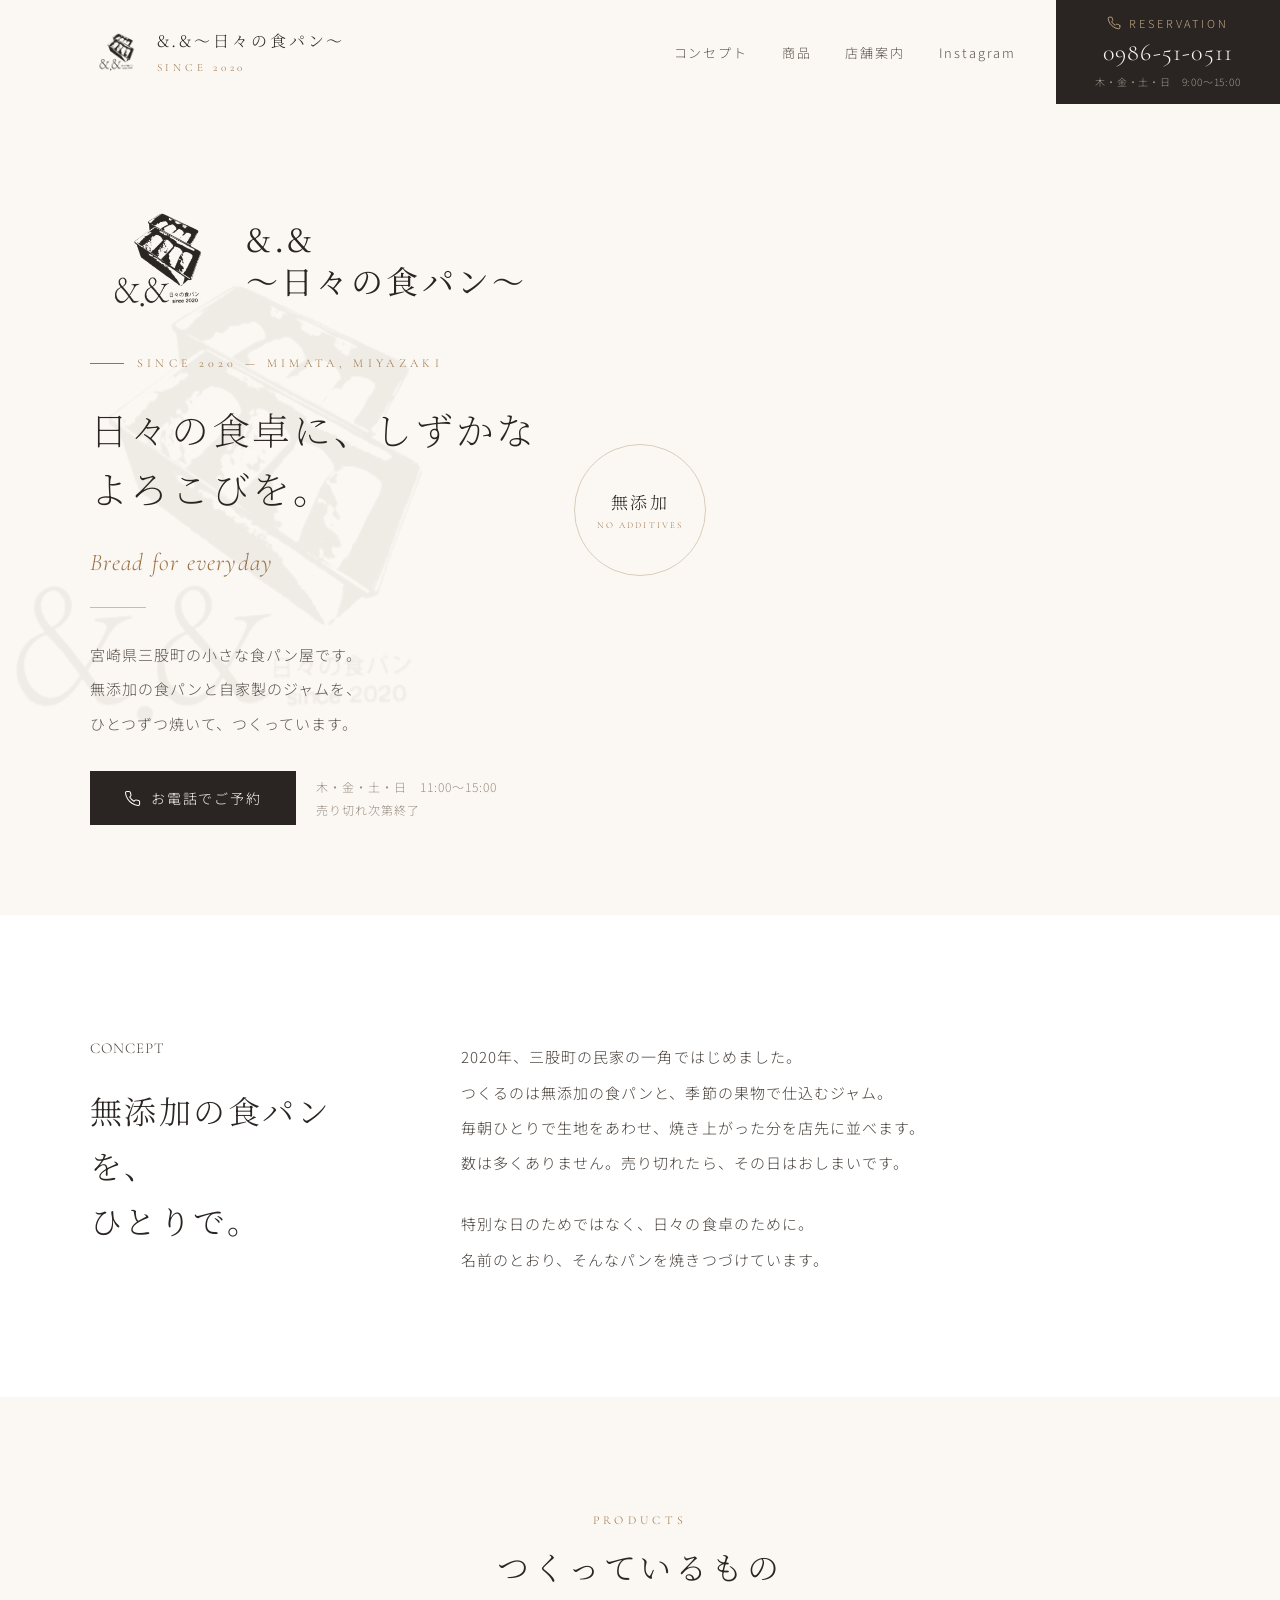
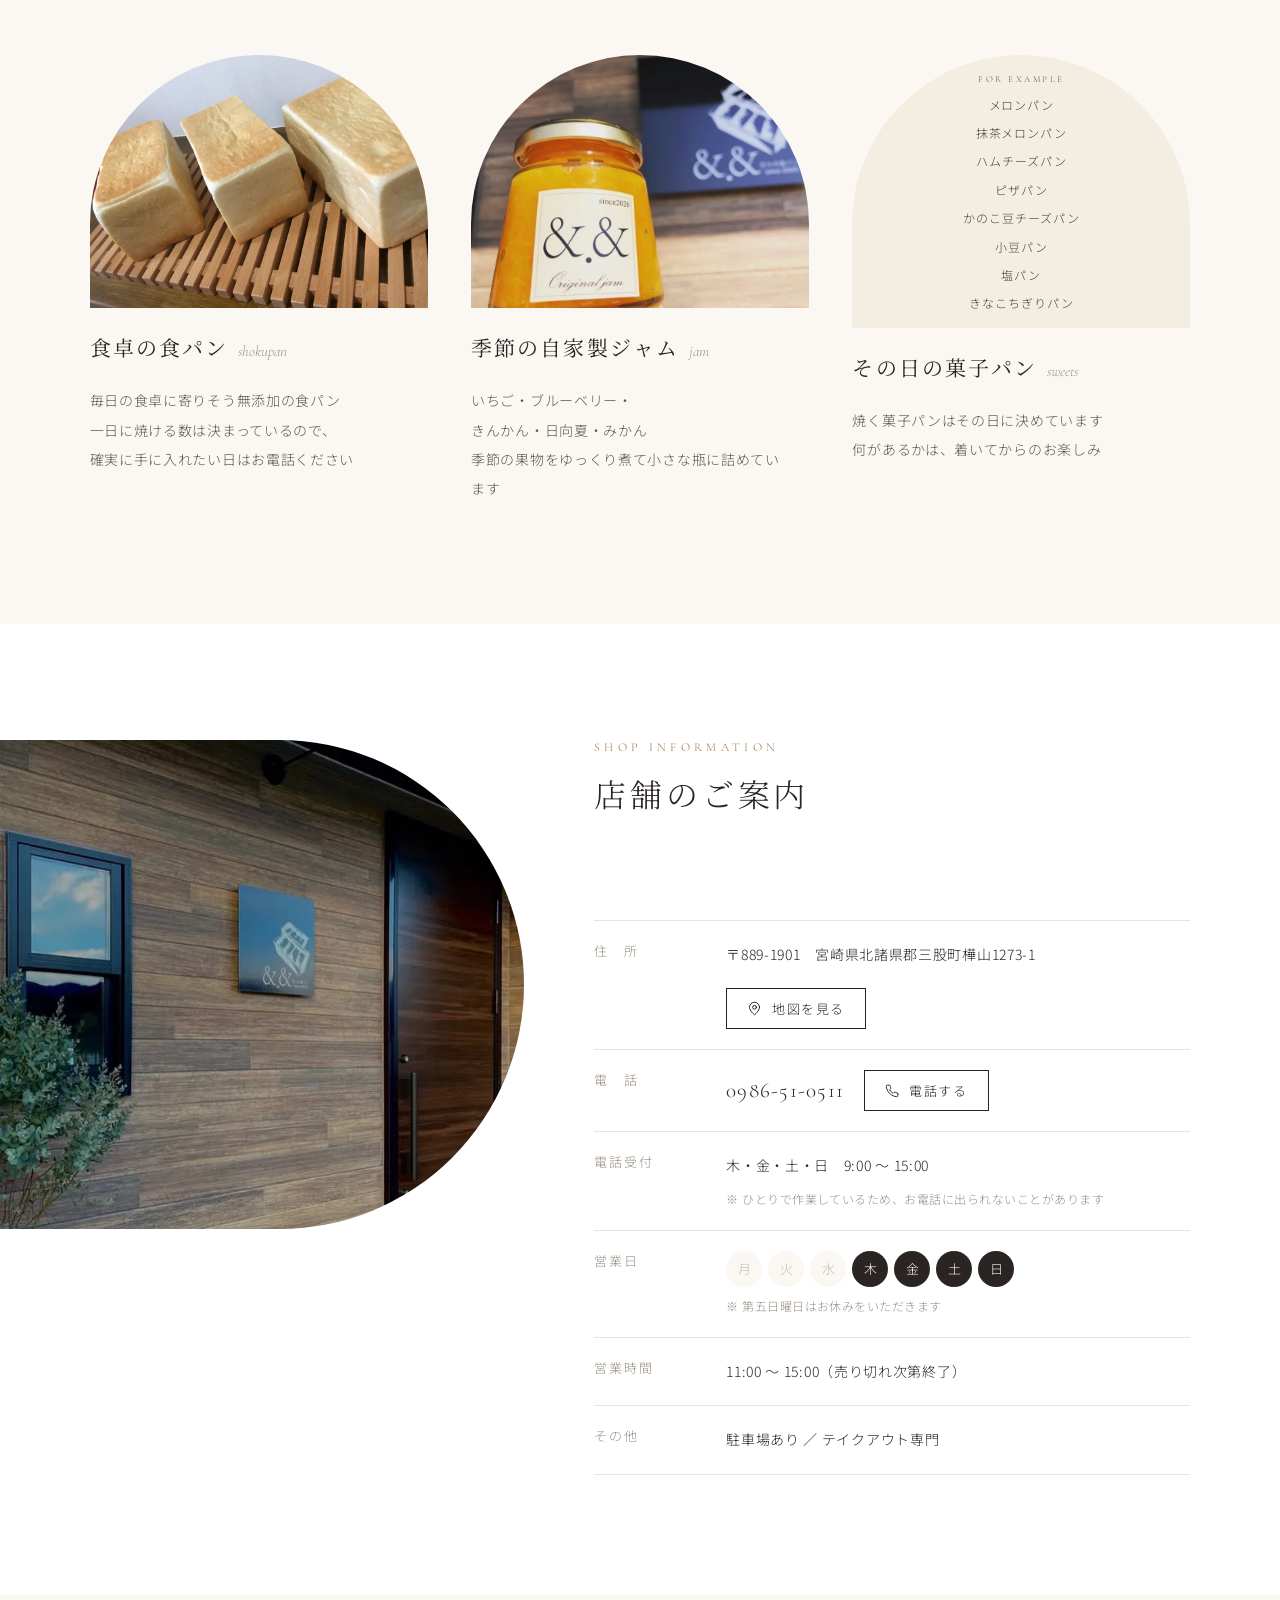
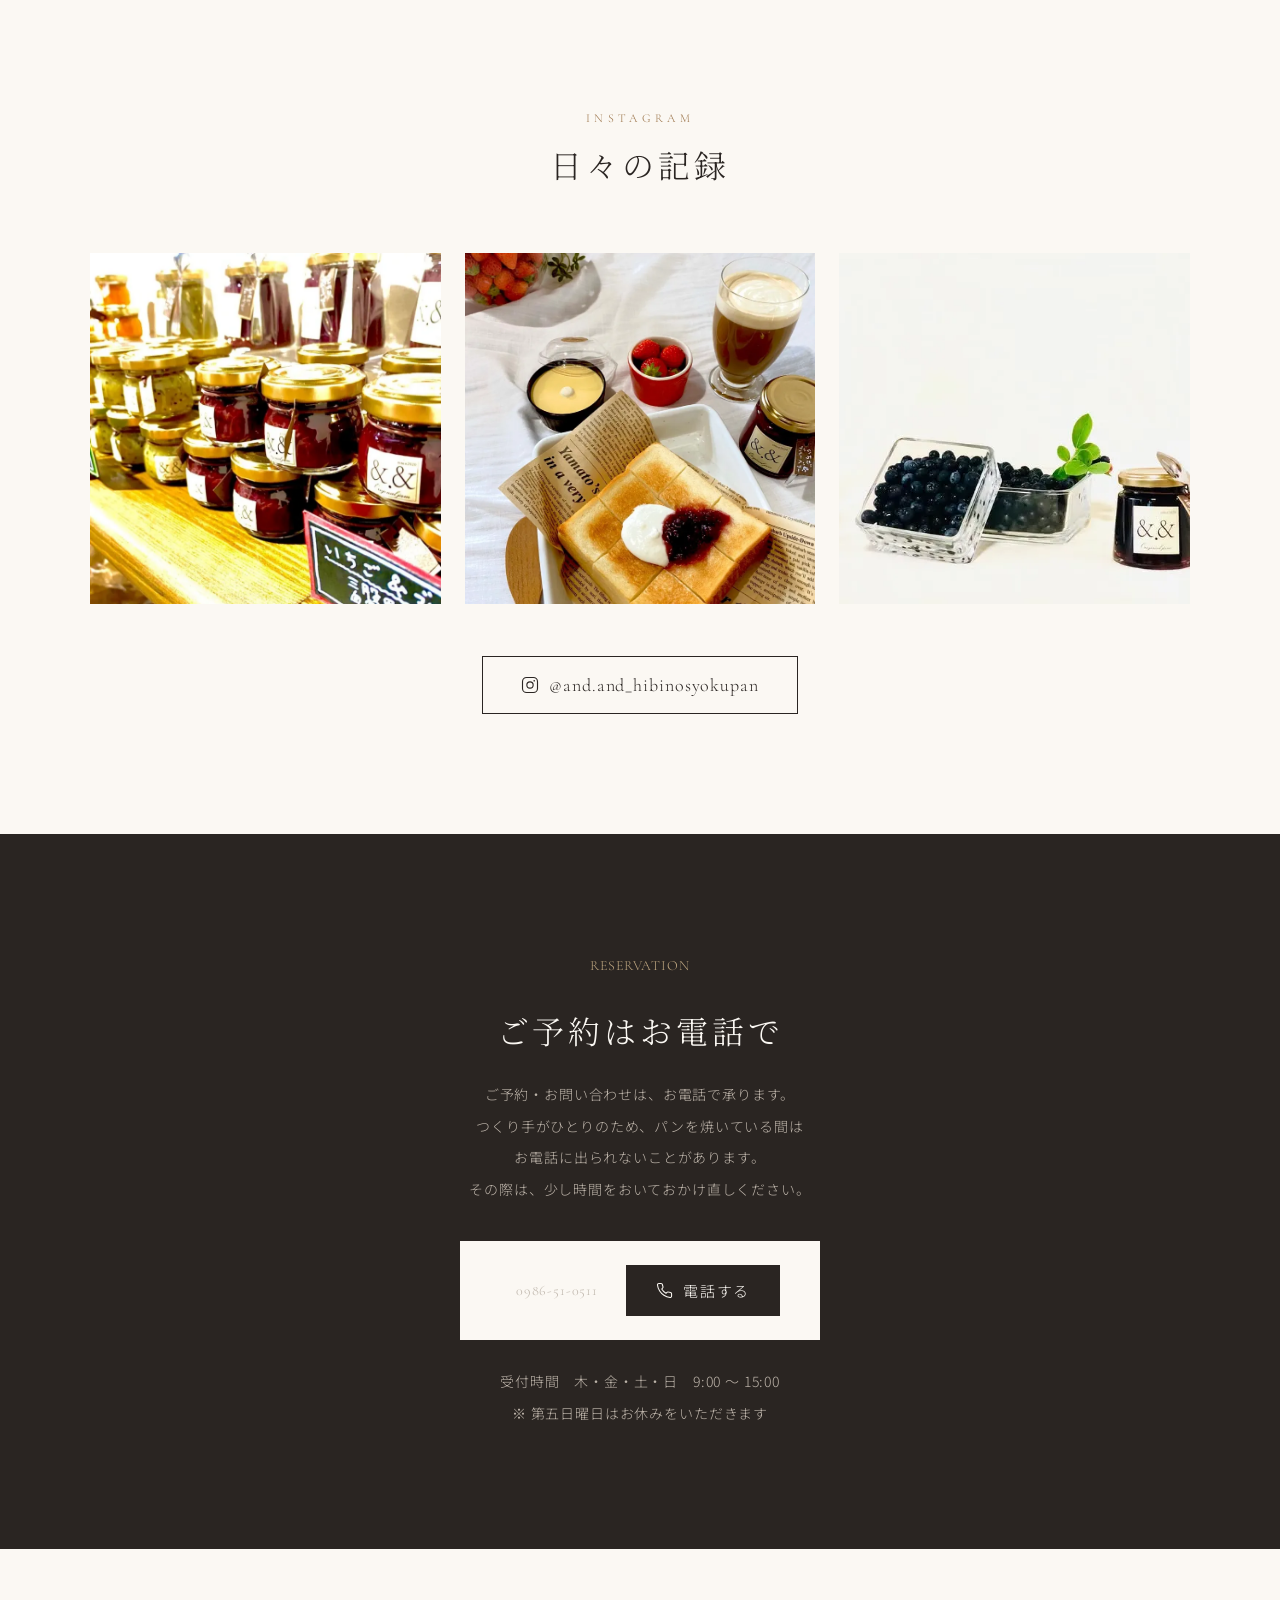
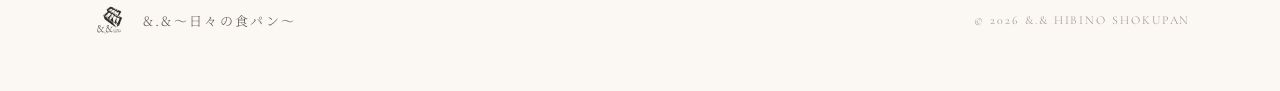
==== index.html @ e68c0367 "店名を正式表記「&.&～日々の食パン～」に統一 「日々の食パン」の両側に ～ が入るのが正式表記。design.md に 「店名の正式表記が未確定」として残っていた項目をユーザー確認で確定した。  i" ====
<!doctype html>
<html lang="ja">
<head>
<meta charset="utf-8">
<meta name="viewport" content="width=device-width, initial-scale=1">
<title>&amp;.&amp;～日々の食パン～｜宮崎県三股町の無添加食パン専門店</title>
<meta name="description" content="宮崎県三股町の「&amp;.&amp;～日々の食パン～」は、無添加の食パンと自家製ジャムを販売する小さなテイクアウト専門店です。営業は木・金・土・日曜の11時から15時、売り切れ次第終了。ご予約は電話0986-51-0511で承ります。">
<link rel="canonical" href="https://and-hibino-shokupan.example/">

<meta property="og:type" content="website">
<meta property="og:title" content="&amp;.&amp;～日々の食パン～｜宮崎県三股町の無添加食パン専門店">
<meta property="og:description" content="無添加の食パンと自家製ジャムの小さなパン屋。木・金・土・日 11:00〜15:00、売り切れ次第終了。ご予約はお電話で。">
<meta property="og:image" content="assets/web/loaves.webp">
<meta name="twitter:card" content="summary_large_image">

<link rel="preconnect" href="https://fonts.googleapis.com">
<link rel="preconnect" href="https://fonts.gstatic.com" crossorigin>
<link rel="stylesheet" href="https://fonts.googleapis.com/css2?family=Cormorant+Garamond:ital,wght@0,300;0,400;1,300;1,400&family=Noto+Sans+JP:wght@300;400;500&family=Noto+Serif+JP:wght@200;300;400&display=swap">
<link rel="stylesheet" href="style.css?v=20260911h">

<script type="application/ld+json">
{
  "@context": "https://schema.org",
  "@type": "Bakery",
  "name": "&.&～日々の食パン～",
  "description": "無添加の食パンと自家製ジャムをつくる、宮崎県三股町の小さなテイクアウト専門店。",
  "image": "assets/web/loaves.webp",
  "telephone": "+81-986-51-0511",
  "foundingDate": "2020",
  "address": {
    "@type": "PostalAddress",
    "postalCode": "889-1901",
    "addressRegion": "宮崎県",
    "addressLocality": "北諸県郡三股町",
    "streetAddress": "樺山1273-1",
    "addressCountry": "JP"
  },
  "openingHoursSpecification": [{
    "@type": "OpeningHoursSpecification",
    "dayOfWeek": ["Thursday", "Friday", "Saturday", "Sunday"],
    "opens": "11:00",
    "closes": "15:00"
  }],
  "sameAs": ["https://www.instagram.com/and.and_hibinosyokupan"]
}
</script>
</head>

<body>

<header class="site-header">
  <a class="brand" href="#top">
    <img src="assets/web/logo-alpha.webp" width="480" height="480" alt="&amp;.&amp;～日々の食パン～ ロゴ">
    <span>
      <span class="brand-name">&amp;.&amp;～日々の食パン～</span><br>
      <span class="brand-since">SINCE 2020</span>
    </span>
  </a>

  <nav class="site-nav">
    <a href="#concept">コンセプト</a>
    <a href="#products">商品</a>
    <a href="#shop">店舗案内</a>
    <a href="#instagram">Instagram</a>
  </nav>

  <a class="header-call" href="tel:0986510511">
    <svg width="18" height="18" viewBox="0 0 24 24" fill="none" stroke="#FBF8F3" stroke-width="1.6" stroke-linecap="round" stroke-linejoin="round" aria-hidden="true"><path d="M22 16.9v3a2 2 0 0 1-2.2 2 19.8 19.8 0 0 1-8.6-3.1 19.5 19.5 0 0 1-6-6A19.8 19.8 0 0 1 2.1 4.2 2 2 0 0 1 4.1 2h3a2 2 0 0 1 2 1.7c.1 1 .4 1.9.7 2.8a2 2 0 0 1-.5 2.1L8.1 9.9a16 16 0 0 0 6 6l1.3-1.3a2 2 0 0 1 2.1-.4c.9.3 1.8.6 2.8.7a2 2 0 0 1 1.7 2Z"/></svg>
    <span class="header-call-ja">ご予約</span>
    <span class="header-call-label">
      <svg width="14" height="14" viewBox="0 0 24 24" fill="none" stroke="#C0A882" stroke-width="1.6" stroke-linecap="round" stroke-linejoin="round" aria-hidden="true"><path d="M22 16.9v3a2 2 0 0 1-2.2 2 19.8 19.8 0 0 1-8.6-3.1 19.5 19.5 0 0 1-6-6A19.8 19.8 0 0 1 2.1 4.2 2 2 0 0 1 4.1 2h3a2 2 0 0 1 2 1.7c.1 1 .4 1.9.7 2.8a2 2 0 0 1-.5 2.1L8.1 9.9a16 16 0 0 0 6 6l1.3-1.3a2 2 0 0 1 2.1-.4c.9.3 1.8.6 2.8.7a2 2 0 0 1 1.7 2Z"/></svg>
      RESERVATION
    </span>
    <span class="header-call-num">0986-51-0511</span>
    <span class="header-call-days">木・金・土・日　9:00〜15:00</span>
  </a>
</header>

<main id="top">

  <section class="hero">
    <div class="hero-media">
      <div class="hero-frame">
        <img class="hero-slide" src="assets/web/board.webp" width="640" height="480" fetchpriority="high" alt="まな板にのせた無添加の食パンと自家製ジャム">
        <img class="hero-slide" src="assets/web/shelf.webp" width="640" height="480" alt="">
        <img class="hero-slide" src="assets/web/exterior.webp" width="640" height="640" alt="">
        <img class="hero-slide" src="assets/web/breakfast.webp" width="820" height="1025" alt="">
        <img class="hero-slide is-logo" src="assets/web/logo-alpha.webp" width="480" height="480" alt="">
        <img class="hero-slide" src="assets/web/jam-jar.webp" width="880" height="660" alt="">
        <img class="hero-slide" src="assets/web/jam-orange.webp" width="800" height="809" alt="">
        <img class="hero-slide" src="assets/web/jam-red.webp" width="800" height="887" alt="">
      </div>
      <div class="badge">
        <span class="badge-ja">無添加</span>
        <span class="badge-en">NO ADDITIVES</span>
      </div>
    </div>

    <div class="hero-body">
      <img class="hero-watermark" src="assets/web/logo-alpha.webp" width="480" height="480" alt="" aria-hidden="true">

      <div class="lockup">
        <img src="assets/web/logo-alpha.webp" width="480" height="480" alt="" aria-hidden="true">
        <h1>&amp;.&amp;<br>～日々の食パン～</h1>
      </div>

      <div class="hero-eyebrow">
        <span class="dash"></span>
        <span class="eyebrow">SINCE 2020 — MIMATA, MIYAZAKI</span>
      </div>

      <p class="catch">日々の食卓に、<br class="br-sp">しずかな<br class="br-pc">よろこびを。</p>
      <p class="catch-en">Bread for everyday</p>
      <hr class="rule">

      <p class="lead">宮崎県三股町の小さな食パン屋です。<br>無添加の食パンと自家製のジャムを、<br>ひとつずつ焼いて、つくっています。</p>

      <div class="hero-cta">
        <a class="btn btn-solid" href="tel:0986510511">
          <svg width="17" height="17" viewBox="0 0 24 24" fill="none" stroke="#FBF8F3" stroke-width="1.5" stroke-linecap="round" stroke-linejoin="round" aria-hidden="true"><path d="M22 16.9v3a2 2 0 0 1-2.2 2 19.8 19.8 0 0 1-8.6-3.1 19.5 19.5 0 0 1-6-6A19.8 19.8 0 0 1 2.1 4.2 2 2 0 0 1 4.1 2h3a2 2 0 0 1 2 1.7c.1 1 .4 1.9.7 2.8a2 2 0 0 1-.5 2.1L8.1 9.9a16 16 0 0 0 6 6l1.3-1.3a2 2 0 0 1 2.1-.4c.9.3 1.8.6 2.8.7a2 2 0 0 1 1.7 2Z"/></svg>
          お電話でご予約
        </a>
        <p class="hours-note">木・金・土・日　11:00〜15:00<br>売り切れ次第終了</p>
      </div>
    </div>
  </section>

  <section class="concept" id="concept">
    <div class="block-head">
      <p class="eyebrow">CONCEPT</p>
      <h2>無添加の食パンを、<br>ひとりで。</h2>
    </div>
    <div class="concept-body">
      <p>2020年、三股町の民家の一角で<br class="br-sp">はじめました。<br>つくるのは無添加の食パンと、<br class="br-sp">季節の果物で仕込むジャム。<br>毎朝ひとりで生地をあわせ、<br class="br-sp">焼き上がった分を店先に並べます。<br>数は多くありません。<br class="br-sp">売り切れたら、その日はおしまいです。</p>
      <p>特別な日のためではなく、日々の食卓のために。<br>名前のとおり、そんなパンを焼きつづけています。</p>
    </div>
  </section>

  <section class="products" id="products">
    <div class="section-head">
      <p class="eyebrow">PRODUCTS</p>
      <h2>つくっているもの</h2>
    </div>

    <div class="product-list">
      <article class="product">
        <img class="product-media" src="assets/web/loaves.webp" width="1000" height="750" loading="lazy" alt="スノコに並んだ、焼きあがったばかりの食パン">
        <div class="product-title">
          <h3>食卓の食パン</h3>
          <span>shokupan</span>
        </div>
        <p>毎日の食卓に寄りそう無添加の食パン<br>一日に焼ける数は決まっているので、<br>確実に手に入れたい日はお電話ください</p>
      </article>

      <article class="product">
        <img class="product-media" src="assets/web/jam-jar.webp" width="880" height="660" loading="lazy" alt="&amp;.&amp; オリジナルジャムの瓶">
        <div class="product-title">
          <h3>季節の自家製ジャム</h3>
          <span>jam</span>
        </div>
        <p>いちご・ブルーベリー・<br>きんかん・日向夏・みかん<br>季節の果物をゆっくり煮て小さな瓶に詰めています</p>
      </article>

      <article class="product">
        <div class="product-panel">
          <p class="eyebrow">FOR EXAMPLE</p>
          <ul>
            <li>メロンパン</li>
            <li>抹茶メロンパン</li>
            <li>ハムチーズパン</li>
            <li>ピザパン</li>
            <li>かのこ豆チーズパン</li>
            <li>小豆パン</li>
            <li>塩パン</li>
            <li>きなこちぎりパン</li>
          </ul>
        </div>
        <div class="product-title">
          <h3>その日の菓子パン</h3>
          <span>sweets</span>
        </div>
        <p>焼く菓子パンはその日に決めています<br>何があるかは、着いてからのお楽しみ</p>
      </article>
    </div>
  </section>

  <section class="shop" id="shop">
    <div class="section-head">
      <p class="eyebrow">SHOP INFORMATION</p>
      <h2>店舗のご案内</h2>
    </div>

    <img class="shop-photo" src="assets/web/exterior.webp" width="640" height="640" loading="lazy" alt="木目の外壁とロゴ看板のある店舗の入口">

    <div class="shop-table">
      <div class="shop-row">
        <p class="shop-key">住　所</p>
        <div class="shop-cell is-inline">
          <p class="shop-val">〒889-1901<br class="br-sp">　宮崎県北諸県郡三股町樺山1273-1</p>
          <a class="btn btn-outline" href="https://www.google.com/maps/search/?api=1&amp;query=%26.%26%20%E6%97%A5%E3%80%85%E3%81%AE%E9%A3%9F%E3%83%91%E3%83%B3%20%E5%AE%AE%E5%B4%8E%E7%9C%8C%E5%8C%97%E8%AB%B8%E7%9C%8C%E9%83%A1%E4%B8%89%E8%82%A1%E7%94%BA%E6%A8%BA%E5%B1%B11273-1" target="_blank" rel="noopener">
            <svg width="15" height="15" viewBox="0 0 24 24" fill="none" stroke="#2A2522" stroke-width="1.6" stroke-linecap="round" stroke-linejoin="round" aria-hidden="true"><path d="M20 10c0 6-8 12-8 12s-8-6-8-12a8 8 0 0 1 16 0Z"/><circle cx="12" cy="10" r="3"/></svg>
            地図を見る
          </a>
        </div>
      </div>

      <div class="shop-row">
        <p class="shop-key">電　話</p>
        <div class="shop-cell is-inline">
          <p class="tel-num">0986-51-0511</p>
          <a class="btn btn-outline" href="tel:0986510511">
            <svg width="14" height="14" viewBox="0 0 24 24" fill="none" stroke="#2A2522" stroke-width="1.6" stroke-linecap="round" stroke-linejoin="round" aria-hidden="true"><path d="M22 16.9v3a2 2 0 0 1-2.2 2 19.8 19.8 0 0 1-8.6-3.1 19.5 19.5 0 0 1-6-6A19.8 19.8 0 0 1 2.1 4.2 2 2 0 0 1 4.1 2h3a2 2 0 0 1 2 1.7c.1 1 .4 1.9.7 2.8a2 2 0 0 1-.5 2.1L8.1 9.9a16 16 0 0 0 6 6l1.3-1.3a2 2 0 0 1 2.1-.4c.9.3 1.8.6 2.8.7a2 2 0 0 1 1.7 2Z"/></svg>
            電話する
          </a>
        </div>
      </div>

      <div class="shop-row">
        <p class="shop-key">電話受付</p>
        <div class="shop-cell">
          <p class="shop-val">木・金・土・日　9:00 〜 15:00</p>
          <p class="shop-note">※ ひとりで作業しているため、<br class="br-sp">お電話に出られないことがあります</p>
        </div>
      </div>

      <div class="shop-row">
        <p class="shop-key">営業日</p>
        <div class="shop-cell">
          <div class="days">
            <span>月</span><span>火</span><span>水</span>
            <span class="is-open">木</span><span class="is-open">金</span><span class="is-open">土</span><span class="is-open">日</span>
          </div>
          <p class="shop-note">※ 第五日曜日はお休みをいただきます</p>
        </div>
      </div>

      <div class="shop-row">
        <p class="shop-key">営業時間</p>
        <p class="shop-val">11:00 〜 15:00（売り切れ次第終了）</p>
      </div>

      <div class="shop-row">
        <p class="shop-key">その他</p>
        <p class="shop-val">駐車場あり ／ テイクアウト専門</p>
      </div>
    </div>
  </section>

  <section class="instagram" id="instagram">
    <div class="section-head">
      <p class="eyebrow">INSTAGRAM</p>
      <h2>日々の記録</h2>
    </div>

    <div class="ig-grid">
      <img src="assets/web/jam-red.webp" width="800" height="887" loading="lazy" alt="店頭に並ぶ、いちご＆ブルーベリーのジャム">
      <img src="assets/web/breakfast.webp" width="820" height="1025" loading="lazy" alt="ジャムをのせたトーストのある朝の食卓">
      <img src="assets/web/blueberry.webp" width="640" height="480" loading="lazy" alt="摘みたてのブルーベリーと自家製ジャム">
    </div>

    <div class="ig-actions">
      <a class="btn btn-outline" href="https://www.instagram.com/and.and_hibinosyokupan" target="_blank" rel="noopener">
        <svg width="18" height="18" viewBox="0 0 24 24" fill="none" stroke="#2A2522" stroke-width="1.5" stroke-linecap="round" stroke-linejoin="round" aria-hidden="true"><rect x="2" y="2" width="20" height="20" rx="5.5"/><circle cx="12" cy="12" r="4.2"/><circle cx="17.6" cy="6.4" r="1.1" fill="#2A2522" stroke="none"/></svg>
        <span class="ig-link">@and.and_hibinosyokupan</span>
      </a>
    </div>
  </section>

  <section class="reservation">
    <p class="eyebrow">RESERVATION</p>
    <h2>ご予約はお電話で</h2>
    <p>ご予約・お問い合わせは、お電話で承ります。<br>つくり手がひとりのため、パンを焼いている間は<br>お電話に出られないことがあります。<br>その際は、少し時間をおいておかけ直しください。</p>

    <div class="reservation-card">
      <p class="reservation-num">0986-51-0511</p>
      <a class="btn btn-solid" href="tel:0986510511">
        <svg width="17" height="17" viewBox="0 0 24 24" fill="none" stroke="#FBF8F3" stroke-width="1.5" stroke-linecap="round" stroke-linejoin="round" aria-hidden="true"><path d="M22 16.9v3a2 2 0 0 1-2.2 2 19.8 19.8 0 0 1-8.6-3.1 19.5 19.5 0 0 1-6-6A19.8 19.8 0 0 1 2.1 4.2 2 2 0 0 1 4.1 2h3a2 2 0 0 1 2 1.7c.1 1 .4 1.9.7 2.8a2 2 0 0 1-.5 2.1L8.1 9.9a16 16 0 0 0 6 6l1.3-1.3a2 2 0 0 1 2.1-.4c.9.3 1.8.6 2.8.7a2 2 0 0 1 1.7 2Z"/></svg>
        電話する
      </a>
    </div>

    <p class="reservation-hours">受付時間　木・金・土・日　9:00 〜 15:00<br>※ 第五日曜日はお休みをいただきます</p>
  </section>

</main>

<footer class="site-footer">
  <div class="footer-brand">
    <img src="assets/web/logo-alpha.webp" width="480" height="480" alt="">
    <span class="footer-name">&amp;.&amp;～日々の食パン～</span>
  </div>
  <span class="footer-copy">© 2026 &amp;.&amp; HIBINO SHOKUPAN</span>
</footer>

</body>
</html>
---- style.css ----
@charset "utf-8";

/* ---------- tokens ---------- */
:root {
  --bg:     #FBF8F3;
  --paper:  #FFFFFF;
  --ink:    #2A2522;
  --muted:  #5D554E;
  --body:   #4A433D;
  --faint:  #9A8F84;
  --line:   #EAE3D9;
  --accent: #9A7247;
  --gold:   #C0A882;
  --panel:  #F4EDE2;

  /* ヒーローのスライド切り替え間隔。ここだけ変えれば全体が追従する */
  --slide: 2s;

  --gutter: 24px;
  --serif: "Noto Serif JP", "Hiragino Mincho ProN", serif;
  --sans:  "Noto Sans JP", "Hiragino Sans", "Yu Gothic", sans-serif;
  --latin: "Cormorant Garamond", "Times New Roman", serif;
}

/* ---------- reset ---------- */
*, *::before, *::after { box-sizing: border-box; }
html { scroll-behavior: smooth; }
/* body だけに overflow-x を指定しても iOS Safari では横スクロールが止まらない。
   html にも掛け、さらに clip（スクロールコンテナを作らない）を使う */
html, body { overflow-x: hidden; overflow-x: clip; }
body {
  margin: 0;
  background: var(--bg);
  color: var(--ink);
  font-family: var(--sans);
  font-weight: 300;
  -webkit-font-smoothing: antialiased;
}
/* height:auto は必須。HTMLの height 属性が残ると aspect-ratio が無視され、
   商品・店舗・Instagram の写真が原寸の高さで縦に伸びる */
img { display: block; max-width: 100%; height: auto; }
a { color: var(--accent); text-decoration: none; }
a:hover { color: #7A5836; }
p, h1, h2, h3, figure { margin: 0; }
h1, h2, h3 { font-weight: 400; }

/* line breaks that differ between phone and desktop */
.br-pc { display: none; }

/* ---------- shared bits ---------- */
.eyebrow {
  font-family: var(--latin);
  font-size: 11px;
  letter-spacing: 0.32em;
  color: var(--accent);
  text-transform: uppercase;
}
.section-head {
  display: flex;
  flex-direction: column;
  align-items: center;
  gap: 13px;
  margin-bottom: 34px;
}
.section-head h2,
.block-head h2 {
  font-family: var(--serif);
  font-size: clamp(19.5px, 6.1vw, 25px);
  font-weight: 300;
  letter-spacing: 0.12em;
}
.rule { width: 48px; height: 1px; background: #C9BCAA; border: 0; margin: 0; }

.btn {
  display: flex;
  align-items: center;
  justify-content: center;
  gap: 10px;
  min-height: 56px;
  padding: 0 24px;
  font-size: 15px;
  letter-spacing: 0.12em;
}
.btn-solid { background: var(--ink); color: var(--bg); }
.btn-solid:hover { background: #3B3531; color: var(--bg); }
.btn-outline { border: 1px solid var(--ink); color: var(--ink); }
.btn-outline:hover { background: var(--ink); color: var(--bg); }
.btn-outline:hover svg { stroke: var(--bg); }
.btn svg { flex-shrink: 0; }

/* ---------- header ---------- */
.site-header {
  position: relative;
  display: flex;
  align-items: center;
  justify-content: space-between;
  min-height: 68px;
  padding-left: 20px;
}
.brand { display: flex; align-items: center; gap: 11px; color: var(--ink); }
.brand img { width: 40px; height: 40px; object-fit: contain; }
.brand-name { font-family: var(--serif); font-size: 13px; letter-spacing: 0.14em; }
.brand-since { font-family: var(--latin); font-size: 9px; letter-spacing: 0.3em; color: var(--accent); }
.site-nav { display: none; }
.header-call {
  display: flex;
  flex-direction: column;
  align-items: center;
  justify-content: center;
  gap: 5px;
  width: 92px;
  align-self: stretch;
  background: var(--ink);
  color: var(--bg);
}
.header-call:hover { background: #3B3531; color: var(--bg); }
.header-call-ja { font-size: 11px; letter-spacing: 0.14em; color: var(--gold); }
.header-call-label, .header-call-num, .header-call-days { display: none; }

/* ---------- hero ---------- */
/* the hero manages its own insets — keep the generic section padding off it */
.hero { position: relative; padding: 0; }
.hero-media { position: relative; }
.hero-frame {
  position: relative;
  width: 100%;
  aspect-ratio: 390 / 330;
  border-radius: 0 0 0 150px;
  overflow: hidden;
  background: var(--bg);
}
.hero-slide {
  position: absolute;
  inset: 0;
  width: 100%;
  height: 100%;
  object-fit: cover;
  opacity: 0;
  /* 切り替え間隔は --slide（:root）で一括変更できる。1周 = --slide × 枚数 */
  animation: heroFade calc(var(--slide) * 8) linear infinite;
  animation-delay: calc(var(--i) * var(--slide));
}
.hero-slide:nth-child(1) { --i: 0; }
.hero-slide:nth-child(2) { --i: 1; }
.hero-slide:nth-child(3) { --i: 2; }
.hero-slide:nth-child(4) { --i: 3; }
.hero-slide:nth-child(5) { --i: 4; }
.hero-slide:nth-child(6) { --i: 5; }
.hero-slide:nth-child(7) { --i: 6; }
.hero-slide:nth-child(8) { --i: 7; }
.hero-slide.is-logo {
  object-fit: contain;
  background: var(--bg);
  padding: 12%;
  animation-name: heroFadeFlat;
}
@keyframes heroFade {
  0%    { opacity: 0; transform: scale(1); }
  1.6%  { opacity: 1; }
  12.5% { opacity: 1; }
  14.1% { opacity: 0; transform: scale(1.05); }
  100%  { opacity: 0; transform: scale(1.05); }
}
/* ロゴのコマは拡大させない（切り取られて見えるため） */
@keyframes heroFadeFlat {
  0%    { opacity: 0; }
  1.6%  { opacity: 1; }
  12.5% { opacity: 1; }
  14.1% { opacity: 0; }
  100%  { opacity: 0; }
}
@media (prefers-reduced-motion: reduce) {
  html { scroll-behavior: auto; }
  .hero-slide { animation: none; }
  .hero-slide:first-child { opacity: 1; }
}

.badge {
  position: absolute;
  left: var(--gutter);
  bottom: -42px;
  width: 96px;
  height: 96px;
  border-radius: 50%;
  background: var(--bg);
  border: 1px solid #D9CDBB;
  display: flex;
  flex-direction: column;
  align-items: center;
  justify-content: center;
  gap: 4px;
  z-index: 2;
}
.badge-ja { font-family: var(--serif); font-size: 14px; letter-spacing: 0.1em; }
.badge-en { font-family: var(--latin); font-size: 7px; letter-spacing: 0.2em; color: var(--accent); }

.hero-body {
  position: relative;
  display: flex;
  flex-direction: column;
  gap: 22px;
  padding: 66px var(--gutter) 46px;
  overflow: hidden;
  overflow: clip;
}
.hero-watermark {
  position: absolute;
  right: -70px;
  top: 150px;
  width: 400px;
  height: 400px;
  max-width: none; /* はみ出させる前提。親の overflow:hidden で切る */
  object-fit: contain;
  opacity: 0.055;
  pointer-events: none;
  z-index: 0;
}
.hero-body > *:not(.hero-watermark) { position: relative; z-index: 1; }

.lockup { display: flex; align-items: center; gap: clamp(12px, 4.6vw, 18px); }
.lockup img {
  width: clamp(74px, 25vw, 100px);
  height: auto;
  aspect-ratio: 1;
  object-fit: contain;
  flex-shrink: 0;
}
.lockup h1 {
  flex: 1 1 auto;
  min-width: 0;
  font-family: var(--serif);
  /* 「～日々の食パン～」は8文字。6.4vw だと狭い端末で末尾の ～ だけが
     次の行に落ちるため、320px でも1行に収まる大きさまで詰めてある */
  font-size: clamp(17px, 5.8vw, 26px);
  line-height: 1.35;
  letter-spacing: 0.08em;
  white-space: nowrap;
}
.hero-eyebrow { display: flex; align-items: center; gap: 13px; }
.hero-eyebrow .dash { width: 26px; height: 1px; background: var(--accent); flex-shrink: 0; }
.hero-eyebrow .eyebrow { font-size: 10px; letter-spacing: 0.3em; }

.catch {
  font-family: var(--serif);
  font-size: clamp(20px, 6.6vw, 27px);
  font-weight: 200;
  line-height: 1.6;
  letter-spacing: 0.06em;
}
.catch-en {
  font-family: var(--latin);
  font-style: italic;
  font-size: clamp(14.5px, 4.7vw, 19px);
  letter-spacing: 0.05em;
  color: var(--accent);
}
.lead {
  font-size: clamp(10.9px, 3.45vw, 14px);
  line-height: 2.15;
  letter-spacing: 0.05em;
  color: var(--muted);
  text-wrap: pretty;
}
.hours-note {
  text-align: center;
  font-size: clamp(9.8px, 2.95vw, 12px);
  line-height: 1.95;
  letter-spacing: 0.06em;
  color: var(--faint);
}

/* ---------- sections ---------- */
section { padding: 60px var(--gutter) 64px; }
.concept { background: var(--paper); display: flex; flex-direction: column; gap: 22px; }
.concept h2 {
  font-family: var(--serif);
  font-size: clamp(19.5px, 6.1vw, 25px);
  font-weight: 300;
  line-height: 1.7;
  letter-spacing: 0.07em;
}
.concept p {
  font-size: clamp(10.9px, 3.45vw, 14px);
  line-height: 2.25;
  letter-spacing: 0.05em;
  color: var(--body);
  text-wrap: pretty;
}

/* products */
.product-list { display: flex; flex-direction: column; gap: 46px; }
.product { display: flex; flex-direction: column; gap: 17px; }
.product-media {
  width: 100%;
  aspect-ratio: 4 / 3;
  object-fit: cover;
  border-radius: 999px 999px 0 0;
}
/* 写真2枚と同じ 4:3 の枠に 8 行を収める。はみ出すと枠の高さが揃わない */
.product-panel {
  aspect-ratio: 4 / 3;
  border-radius: 999px 999px 0 0;
  background: var(--panel);
  display: flex;
  flex-direction: column;
  align-items: center;
  justify-content: center;
  gap: 3px;
  padding: clamp(10px, 4.4vw, 16px) 16px;
}
.product-panel .eyebrow { font-size: 9px; letter-spacing: 0.28em; margin-bottom: 3px; }
.product-panel li {
  font-size: clamp(10px, 3vw, 12px);
  line-height: 1.45;
  letter-spacing: 0.08em;
  color: var(--body);
}
.product-panel ul { list-style: none; margin: 0; padding: 0; display: flex; flex-direction: column; gap: clamp(3px, 1.2vw, 5px); align-items: center; }
.product-title { display: flex; align-items: baseline; gap: 10px; flex-wrap: wrap; }
.product-title h3 { font-family: var(--serif); font-size: clamp(15.5px, 4.7vw, 19px); letter-spacing: 0.08em; }
.product-title span { font-family: var(--latin); font-style: italic; font-size: 14px; color: var(--faint); }
.product p {
  font-size: clamp(10.7px, 3.22vw, 13px);
  line-height: 2.05;
  letter-spacing: 0.04em;
  color: var(--muted);
  text-wrap: pretty;
}

/* shop */
.shop { background: var(--paper); padding-left: 0; padding-right: 0; }
.shop .section-head { padding: 0 var(--gutter); }
.shop-photo {
  width: 100%;
  aspect-ratio: 390 / 270;
  object-fit: cover;
  border-radius: 0 150px 0 0;
  margin-bottom: 38px;
}
.shop-table { display: flex; flex-direction: column; padding: 0 var(--gutter); }
.shop-row {
  display: flex;
  flex-direction: column;
  gap: 7px;
  padding: 17px 0;
  border-top: 1px solid var(--line);
}
.shop-row:last-child { border-bottom: 1px solid var(--line); }
.shop-key { font-size: 11px; letter-spacing: 0.16em; color: var(--faint); }
.shop-val { font-size: clamp(10.9px, 3.45vw, 14px); line-height: 1.85; letter-spacing: 0.04em; }
.shop-note { font-size: clamp(9px, 2.72vw, 11px); line-height: 1.85; letter-spacing: 0.04em; color: var(--faint); }
.tel-num { font-family: var(--latin); font-size: clamp(19px, 5.4vw, 22px); letter-spacing: 0.05em; }
.shop-row .btn { min-height: 48px; font-size: clamp(12.6px, 3.5vw, 14px); margin-top: 6px; }

.days { display: flex; gap: 6px; width: 100%; max-width: 322px; }
.days span {
  flex: 1 1 0;
  min-width: 0;
  aspect-ratio: 1;
  display: flex;
  align-items: center;
  justify-content: center;
  font-size: 13px;
  border-radius: 50%;
  background: var(--bg);
  color: #C4BAB0;
}
.days .is-open { background: var(--ink); color: var(--bg); }
.shop .days span { background: var(--bg); }
.shop .days .is-open { background: var(--ink); }

/* instagram */
.ig-grid {
  display: grid;
  grid-template-columns: repeat(3, minmax(0, 1fr));
  gap: 10px;
  margin-bottom: 30px;
}
.ig-grid img { width: 100%; aspect-ratio: 1; object-fit: cover; }
.ig-link { font-family: var(--latin); font-size: clamp(14px, 3.9vw, 16px); letter-spacing: 0.05em; }

/* reservation */
.reservation {
  background: var(--ink);
  display: flex;
  flex-direction: column;
  align-items: center;
  gap: 20px;
}
.reservation .eyebrow { color: var(--gold); }
.reservation h2 {
  font-family: var(--serif);
  font-size: clamp(19.5px, 6.1vw, 25px);
  font-weight: 300;
  letter-spacing: 0.12em;
  color: var(--bg);
}
.reservation p {
  text-align: center;
  font-size: clamp(10.7px, 3.22vw, 13px);
  line-height: 2.15;
  letter-spacing: 0.04em;
  color: #BDB4AA;
  text-wrap: pretty;
}
.reservation-card {
  display: flex;
  flex-direction: column;
  align-items: center;
  gap: 18px;
  width: 100%;
  max-width: 560px;
  padding: 26px 24px 24px;
  background: var(--bg);
  margin-top: 6px;
}
.reservation-num { font-family: var(--latin); font-size: clamp(26px, 7.6vw, 31px); letter-spacing: 0.04em; color: var(--ink); }
.reservation-card .btn { width: 100%; max-width: 262px; }
.reservation-hours {
  text-align: center;
  font-size: clamp(9px, 2.72vw, 11px);
  line-height: 2.1;
  letter-spacing: 0.08em;
  color: #8F867D;
}

/* footer */
.site-footer {
  display: flex;
  flex-direction: column;
  align-items: center;
  gap: 14px;
  padding: 38px var(--gutter) 42px;
}
.site-footer img { width: 42px; height: 42px; object-fit: contain; }
.footer-name { font-family: var(--serif); font-size: 12px; letter-spacing: 0.16em; color: var(--muted); }
.footer-copy { font-family: var(--latin); font-size: 11px; letter-spacing: 0.14em; color: var(--faint); }

/* ---------- desktop ---------- */
@media (min-width: 1080px) {
  :root { --gutter: clamp(40px, 7vw, 100px); }

  .br-sp { display: none; }
  .br-pc { display: inline; }

  /* header */
  .site-header { min-height: 104px; padding-left: var(--gutter); }
  .brand { gap: 15px; }
  .brand img { width: 52px; height: 52px; }
  .brand-name { font-size: 16px; letter-spacing: 0.18em; }
  .brand-since { font-size: 11px; letter-spacing: 0.34em; }
  .site-nav {
    display: flex;
    align-items: center;
    gap: 34px;
    margin-left: auto;
    margin-right: 40px;
    font-size: 13px;
    letter-spacing: 0.14em;
  }
  .site-nav a { color: var(--muted); }
  .site-nav a:hover { color: var(--accent); }
  .header-call { width: 224px; gap: 7px; }
  .header-call-ja { display: none; }
  .header-call-label {
    display: flex;
    align-items: center;
    gap: 8px;
    font-size: 11px;
    letter-spacing: 0.26em;
    color: var(--gold);
  }
  .header-call-num {
    display: block;
    font-family: var(--latin);
    font-size: 24px;
    letter-spacing: 0.05em;
    color: var(--bg);
  }
  .header-call-days { display: block; font-size: 10px; letter-spacing: 0.08em; color: #A2988E; }
  .header-call > svg { display: none; }

  /* hero */
  .hero {
    display: grid;
    grid-template-columns: minmax(0, 1fr) min(700px, 50vw);
    align-items: center;
    min-height: 810px;
  }
  .hero-media { order: 2; }
  .hero-body {
    order: 1;
    gap: 30px;
    padding: 90px 60px 90px var(--gutter);
    max-width: 760px;
  }
  .hero-frame {
    aspect-ratio: 700 / 590;
    border-radius: 300px 0 0 300px;
  }
  .hero-watermark { left: -100px; right: auto; top: 90px; width: 620px; height: 620px; }
  .badge {
    left: -66px;
    top: 50%;
    bottom: auto;
    transform: translateY(-50%);
    width: 132px;
    height: 132px;
    gap: 6px;
  }
  .badge-ja { font-size: 17px; letter-spacing: 0.12em; }
  .badge-en { font-size: 9px; letter-spacing: 0.24em; }
  /* 店名が「～日々の食パン～」の8文字になり、44pxでは見出し枠（261px）に入らない。
     ロゴを少し詰めて枠を285pxまで広げ、収まる最大サイズの32pxにしてある。
     文字数を変えるときは、必ずPC幅で末尾が切れていないか確認すること */
  .lockup { gap: 24px; }
  .lockup img { width: 132px; height: 132px; }
  .lockup h1 { font-size: 32px; line-height: 1.3; letter-spacing: 0.1em; }
  .hero-eyebrow .dash { width: 34px; }
  .hero-eyebrow .eyebrow { font-size: 12px; letter-spacing: 0.36em; }
  .catch { font-size: 38px; line-height: 1.55; letter-spacing: 0.07em; }
  .catch-en { font-size: 24px; }
  .rule { width: 56px; }
  .lead { font-size: 15px; line-height: 2.3; letter-spacing: 0.07em; }
  .hero-cta { display: flex; align-items: center; gap: 20px; }
  .hero-cta .btn { min-height: 0; padding: 17px 34px; font-size: 14px; letter-spacing: 0.14em; }
  .hero-cta .hours-note { text-align: left; font-size: 12px; letter-spacing: 0.08em; }

  /* sections */
  section { padding: 116px var(--gutter) 120px; }
  .section-head { gap: 16px; margin-bottom: 66px; }
  .section-head h2, .block-head h2 { font-size: 32px; }
  .eyebrow { font-size: 12px; letter-spacing: 0.36em; }

  .concept { display: grid; grid-template-columns: clamp(220px, 23vw, 320px) minmax(0, 1fr); gap: clamp(44px, 6vw, 92px); align-items: start; }
  .concept .block-head { display: flex; flex-direction: column; gap: 16px; }
  .concept h2 { font-size: 32px; line-height: 1.72; letter-spacing: 0.08em; }
  .concept-body { display: flex; flex-direction: column; gap: 26px; max-width: 660px; padding-top: 8px; }
  .concept p { font-size: 15px; line-height: 2.35; letter-spacing: 0.07em; }

  .product-list { display: grid; grid-template-columns: repeat(3, minmax(0, 1fr)); gap: clamp(28px, 3.4vw, 48px); align-items: start; }
  .product { gap: 24px; }
  .product-title h3 { font-size: 21px; letter-spacing: 0.1em; }
  .product-title span { font-size: 15px; }
  .product p { font-size: 14px; line-height: 2.1; letter-spacing: 0.05em; }
  .product-panel ul { gap: 11px; }

  .shop {
    display: grid;
    grid-template-columns: minmax(0, 44%) minmax(0, 1fr);
    gap: clamp(40px, 5.5vw, 84px);
    align-items: start;
    padding: 116px var(--gutter) 120px 0;
  }
  .shop .section-head {
    grid-column: 2;
    grid-row: 1;
    align-items: flex-start;
    padding: 0;
    margin-bottom: 34px;
  }
  .shop-photo {
    grid-column: 1;
    grid-row: 1 / span 2;
    aspect-ratio: 600 / 560;
    border-radius: 0 280px 280px 0;
    margin-bottom: 0;
  }
  .shop-table { grid-column: 2; grid-row: 2; padding: 0; }
  .shop-row { flex-direction: row; gap: 28px; padding: 20px 0; }
  .shop-key { width: 104px; flex-shrink: 0; font-size: 13px; letter-spacing: 0.14em; }
  .shop-val { font-size: clamp(10.9px, 3.45vw, 14px); line-height: 1.95; letter-spacing: 0.05em; }
  .shop-note { font-size: 12px; }
  .shop-cell { display: flex; flex-direction: column; gap: 8px; }
  .shop-cell.is-inline { flex-direction: row; align-items: center; gap: 20px; flex-wrap: wrap; }
  .shop-row .btn { min-height: 0; padding: 10px 20px; font-size: 13px; margin-top: 0; }
  .tel-num { font-size: 21px; letter-spacing: 0.06em; }
  .days span { width: 36px; height: 36px; }

  .ig-grid { gap: 24px; margin-bottom: 52px; }
  .ig-actions { display: flex; justify-content: center; }
  .ig-actions .btn { min-height: 0; padding: 17px 38px; }
  .ig-link { font-size: 18px; }

  .reservation { gap: 26px; }
  .reservation h2 { font-size: 32px; }
  .reservation p { max-width: 620px; font-size: 14px; line-height: 2.25; letter-spacing: 0.06em; }
  .reservation-card {
    flex-direction: row;
    width: auto;
    max-width: none;
    gap: 28px;
    padding: 24px 40px 24px 56px;
    margin-top: 10px;
  }
  .reservation-num { font-size: 40px; }
  .reservation-card .btn { width: auto; min-height: 0; padding: 15px 30px; }
  .reservation-hours { font-size: 12px; }

  .site-footer {
    flex-direction: row;
    justify-content: space-between;
    padding: 52px var(--gutter);
  }
  .footer-brand { display: flex; align-items: center; gap: 15px; }
  .site-footer img { width: 38px; height: 38px; }
  .footer-name { font-size: 13px; letter-spacing: 0.18em; }
  .footer-copy { font-size: 12px; letter-spacing: 0.16em; }
}

/* ---------- tablet: keep the stacked layout, cap the width ---------- */
@media (min-width: 600px) and (max-width: 1079.98px) {
  body > header,
  body > main,
  body > footer { max-width: 720px; margin-inline: auto; }
}
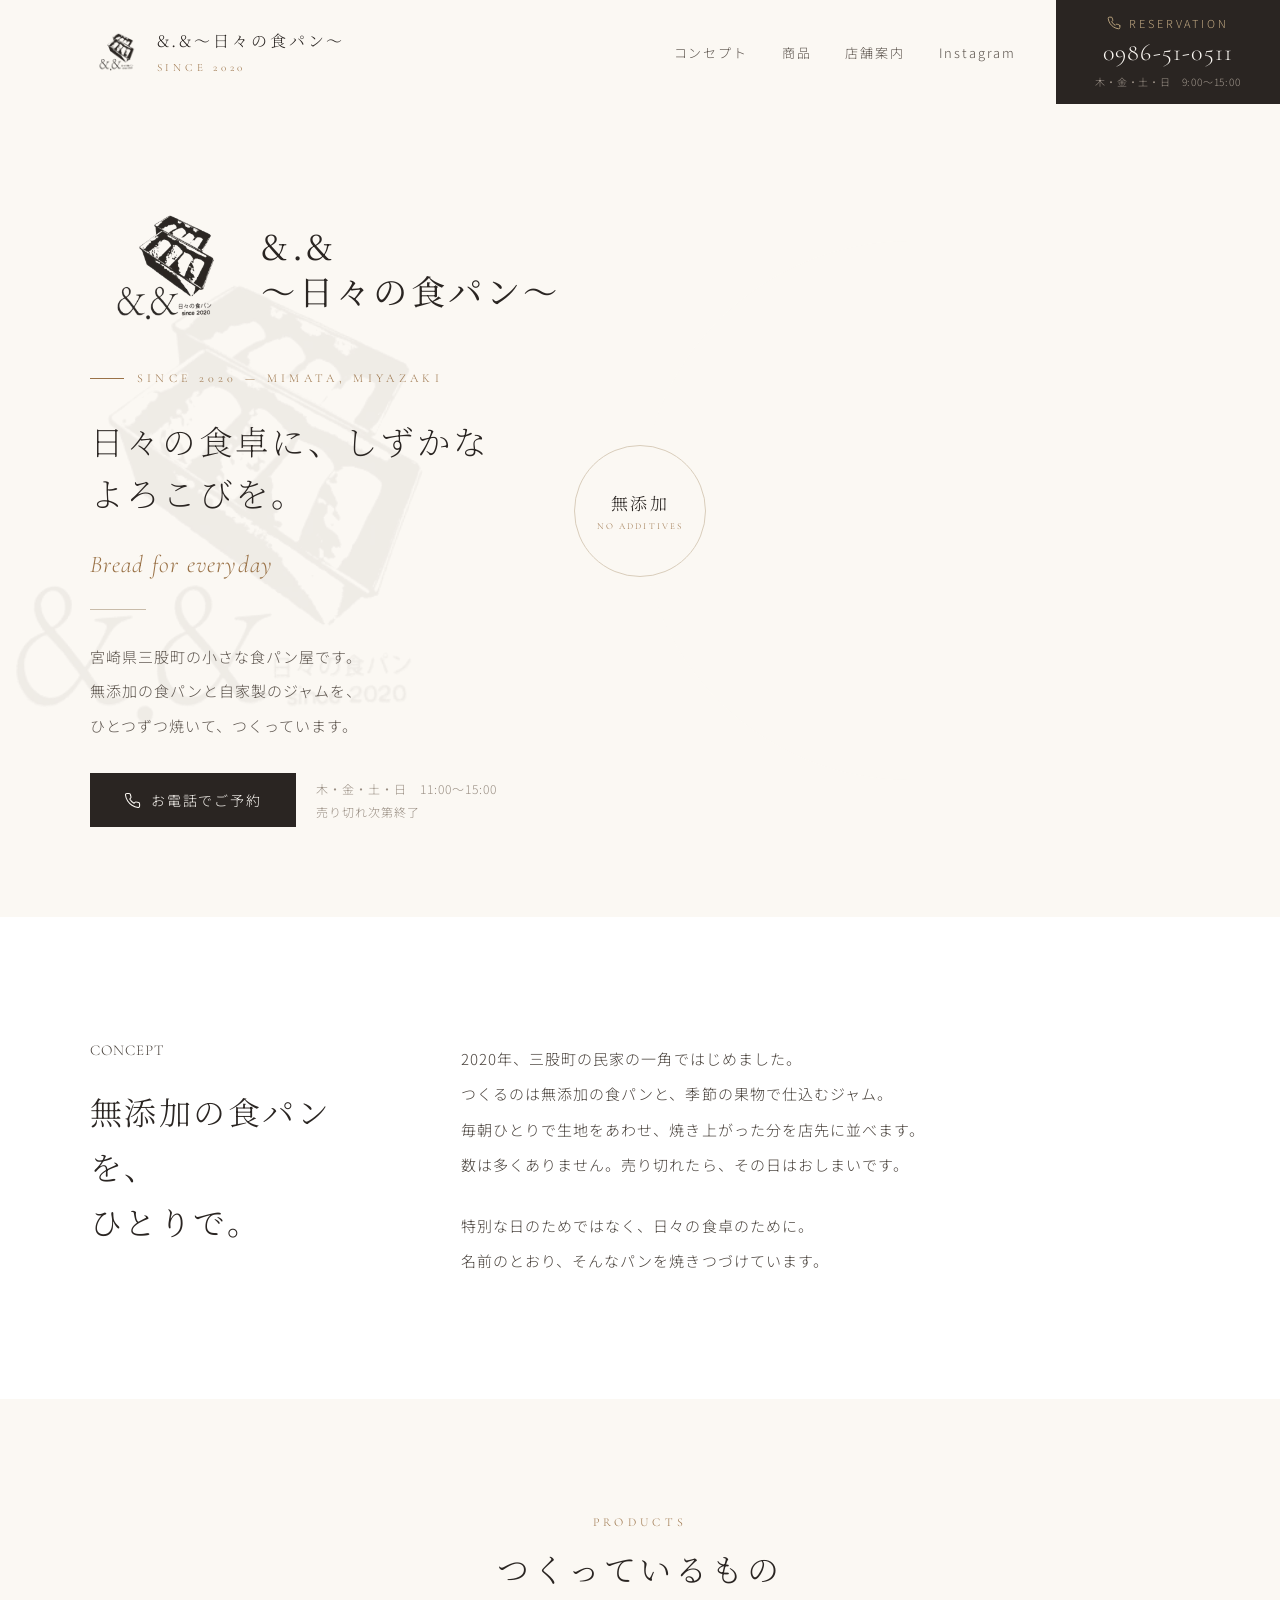
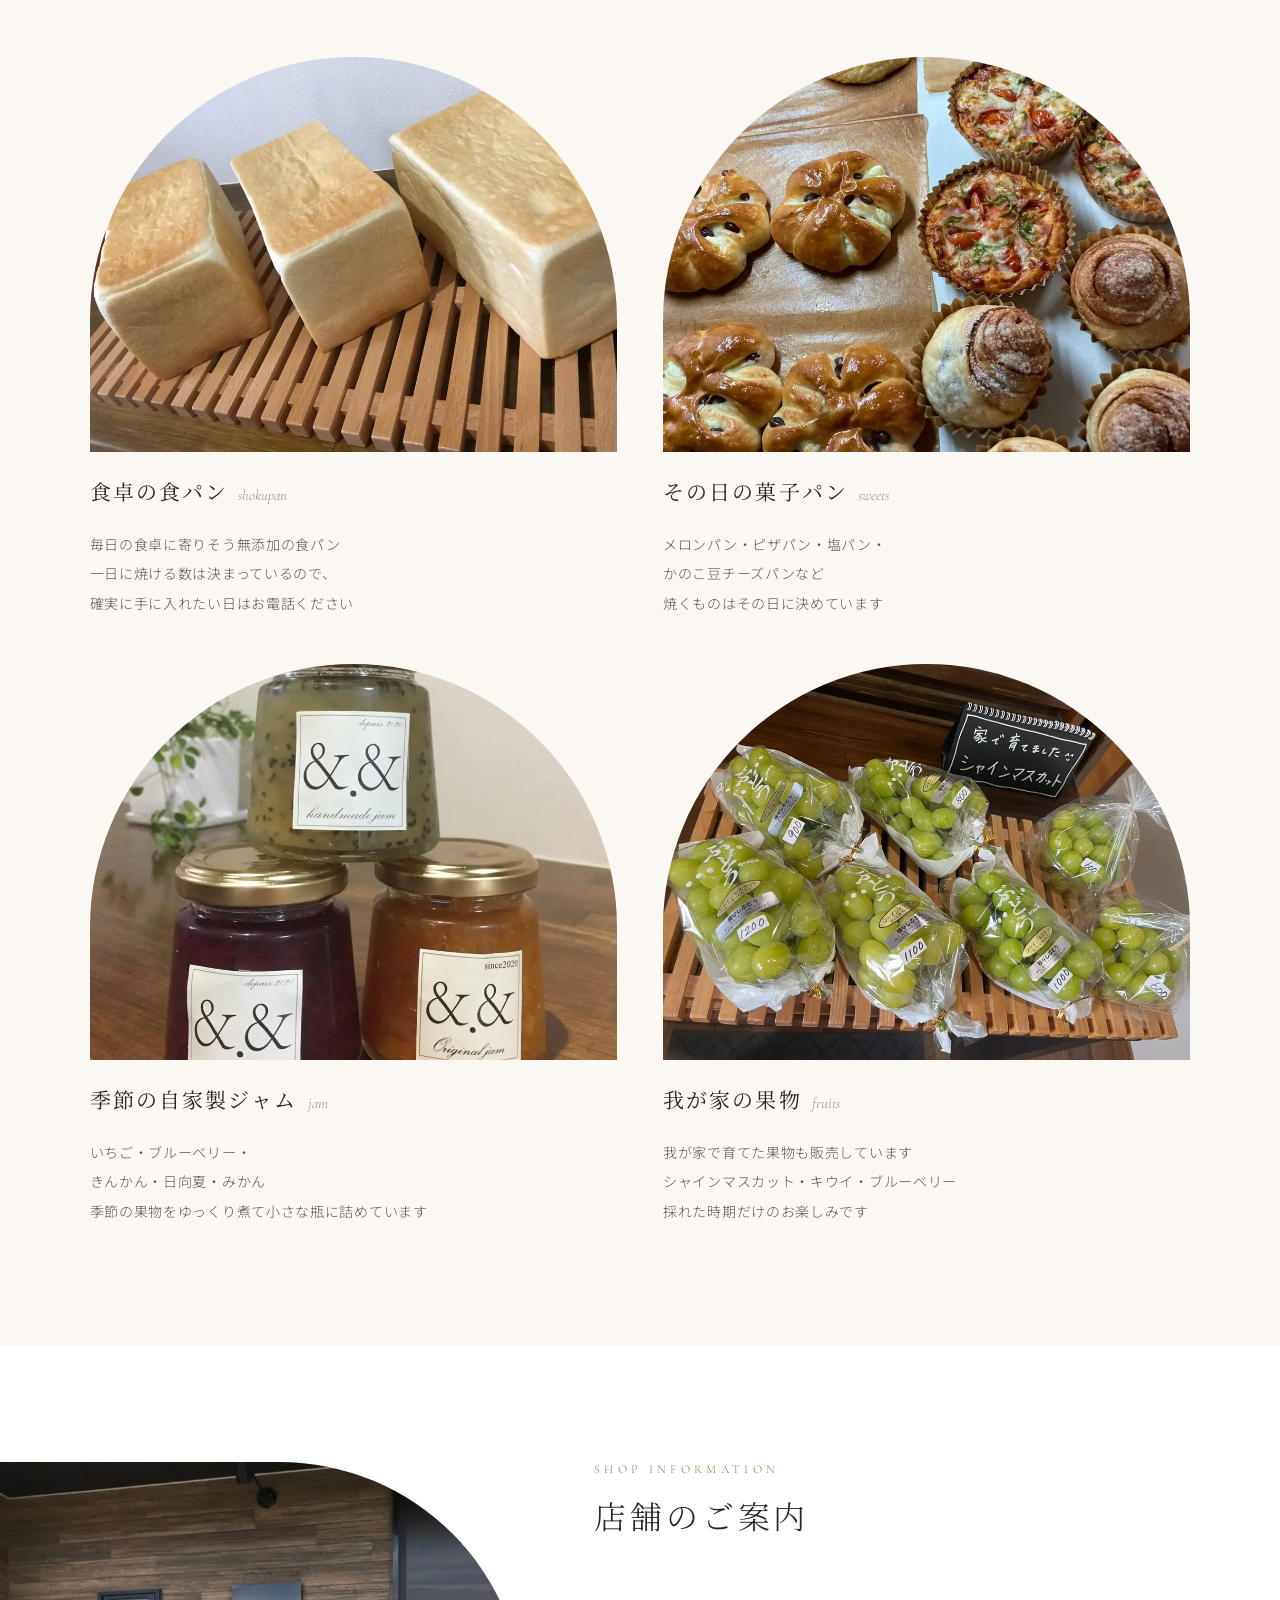
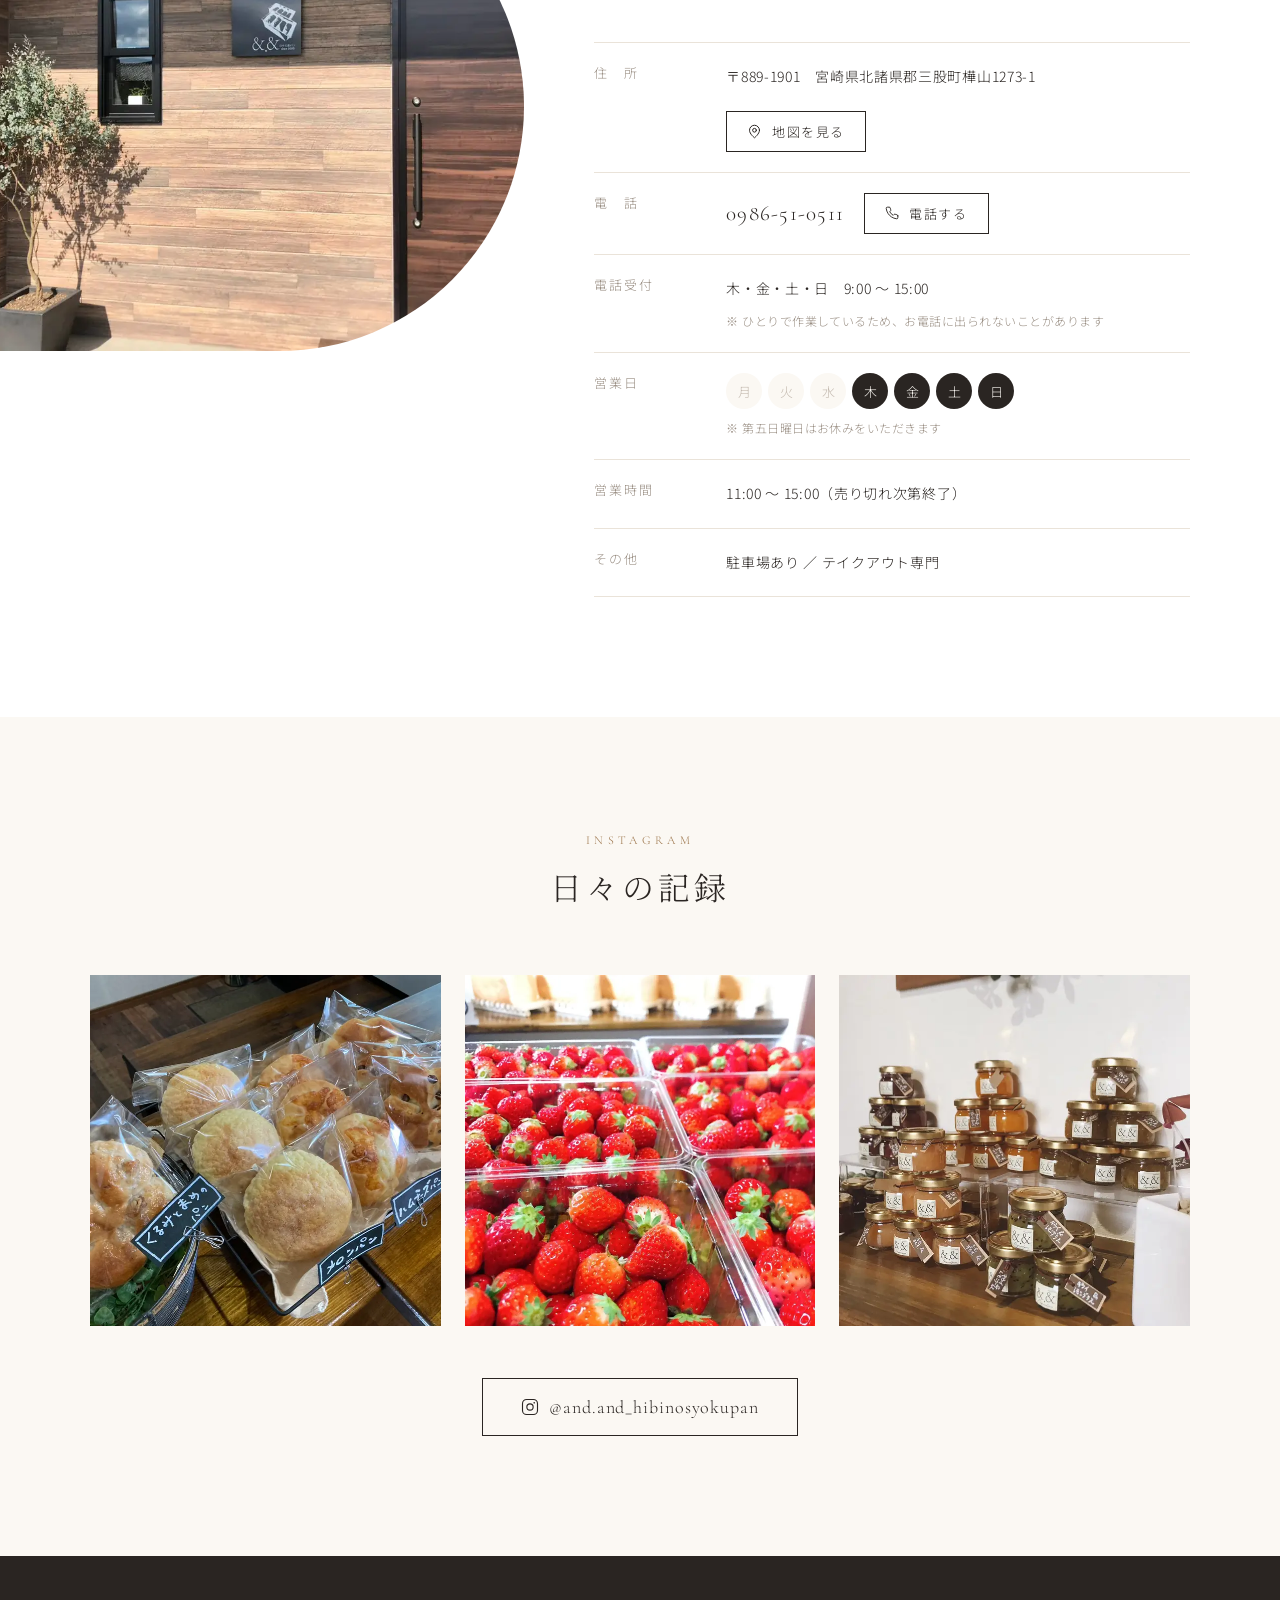
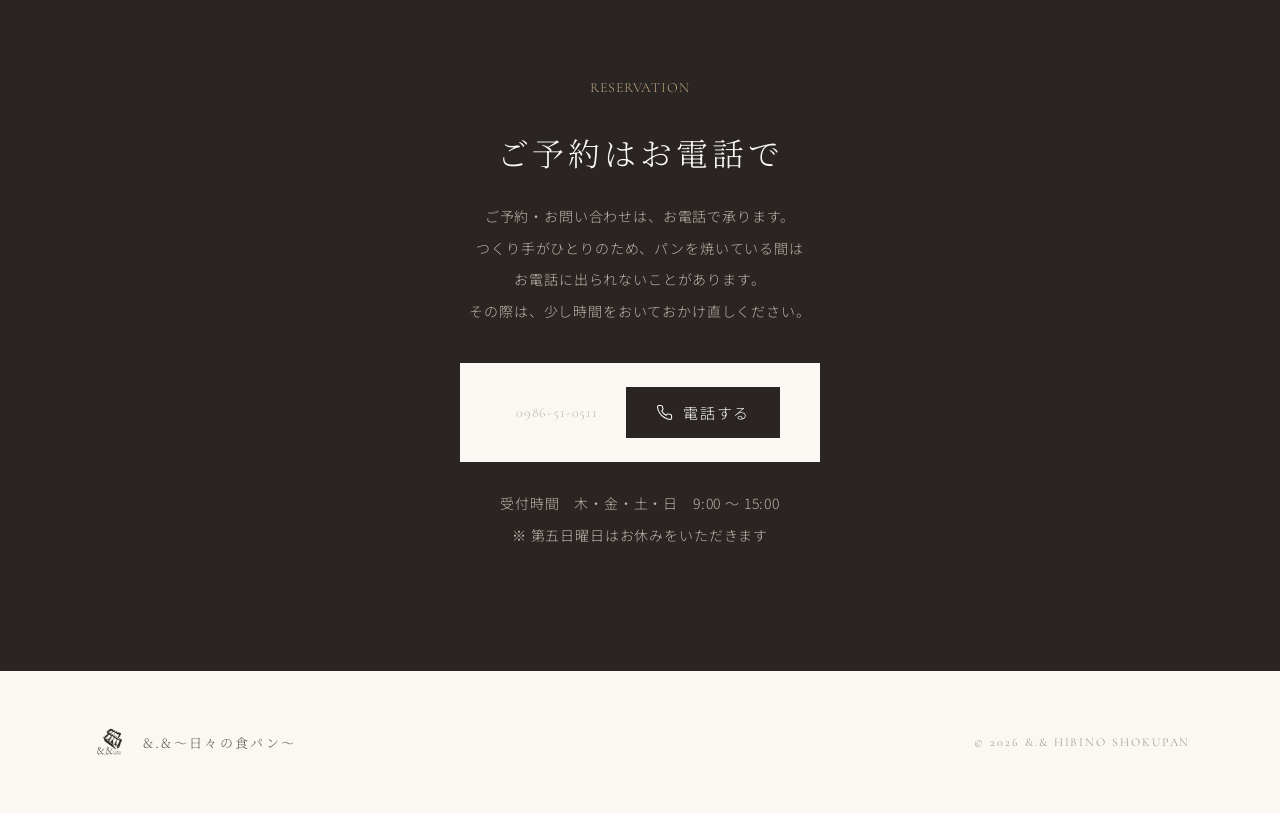
==== commit 4c7acbbb: "写真を高画質のものに差し替え、「我が家の果物」を追加 お母様から原本をもらったので、Instagram由来の低解像度画像をやめた。  ・ヒーロー8枚・商品4枚・店舗・Instagram欄をすべて新しい" ====
--- a/index.html
+++ b/index.html
@@ -4,7 +4,7 @@
 <meta charset="utf-8">
 <meta name="viewport" content="width=device-width, initial-scale=1">
 <title>&amp;.&amp;～日々の食パン～｜宮崎県三股町の無添加食パン専門店</title>
-<meta name="description" content="宮崎県三股町の「&amp;.&amp;～日々の食パン～」は、無添加の食パンと自家製ジャムを販売する小さなテイクアウト専門店です。営業は木・金・土・日曜の11時から15時、売り切れ次第終了。ご予約は電話0986-51-0511で承ります。">
+<meta name="description" content="宮崎県三股町の「&amp;.&amp;～日々の食パン～」は、無添加の食パンと自家製ジャム、我が家で育てたシャインマスカットやキウイを販売する小さなテイクアウト専門店です。営業は木・金・土・日曜の11時から15時、売り切れ次第終了。ご予約は電話0986-51-0511で承ります。">
 <link rel="canonical" href="https://and-hibino-shokupan.example/">
 
 <meta property="og:type" content="website">
@@ -16,7 +16,7 @@
 <link rel="preconnect" href="https://fonts.googleapis.com">
 <link rel="preconnect" href="https://fonts.gstatic.com" crossorigin>
 <link rel="stylesheet" href="https://fonts.googleapis.com/css2?family=Cormorant+Garamond:ital,wght@0,300;0,400;1,300;1,400&family=Noto+Sans+JP:wght@300;400;500&family=Noto+Serif+JP:wght@200;300;400&display=swap">
-<link rel="stylesheet" href="style.css?v=20260911h">
+<link rel="stylesheet" href="style.css?v=20261002a">
 
 <script type="application/ld+json">
 {
@@ -81,14 +81,14 @@
   <section class="hero">
     <div class="hero-media">
       <div class="hero-frame">
-        <img class="hero-slide" src="assets/web/board.webp" width="640" height="480" fetchpriority="high" alt="まな板にのせた無添加の食パンと自家製ジャム">
-        <img class="hero-slide" src="assets/web/shelf.webp" width="640" height="480" alt="">
-        <img class="hero-slide" src="assets/web/exterior.webp" width="640" height="640" alt="">
-        <img class="hero-slide" src="assets/web/breakfast.webp" width="820" height="1025" alt="">
+        <img class="hero-slide" src="assets/web/loaves.webp" width="1000" height="750" fetchpriority="high" alt="スノコに並んだ、焼きあがったばかりの食パン">
+        <img class="hero-slide" src="assets/web/shelf.webp" width="1000" height="750" alt="">
+        <img class="hero-slide" src="assets/web/sweets.webp" width="1000" height="750" alt="">
+        <img class="hero-slide" src="assets/web/grapes.webp" width="1000" height="750" alt="">
         <img class="hero-slide is-logo" src="assets/web/logo-alpha.webp" width="480" height="480" alt="">
-        <img class="hero-slide" src="assets/web/jam-jar.webp" width="880" height="660" alt="">
-        <img class="hero-slide" src="assets/web/jam-orange.webp" width="800" height="809" alt="">
-        <img class="hero-slide" src="assets/web/jam-red.webp" width="800" height="887" alt="">
+        <img class="hero-slide" src="assets/web/jam-jar.webp" width="1000" height="750" alt="">
+        <img class="hero-slide" src="assets/web/kiwi.webp" width="1000" height="750" alt="">
+        <img class="hero-slide" src="assets/web/sign-night.webp" width="1000" height="750" alt="">
       </div>
       <div class="badge">
         <span class="badge-ja">無添加</span>
@@ -153,7 +153,16 @@
       </article>
 
       <article class="product">
-        <img class="product-media" src="assets/web/jam-jar.webp" width="880" height="660" loading="lazy" alt="&amp;.&amp; オリジナルジャムの瓶">
+        <img class="product-media" src="assets/web/sweets.webp" width="1000" height="750" loading="lazy" alt="焼きあがった菓子パン。かのこ豆チーズパン、ピザパン、シナモンロールなど">
+        <div class="product-title">
+          <h3>その日の菓子パン</h3>
+          <span>sweets</span>
+        </div>
+        <p>メロンパン・ピザパン・塩パン・<br>かのこ豆チーズパンなど<br>焼くものはその日に決めています</p>
+      </article>
+
+      <article class="product">
+        <img class="product-media" src="assets/web/jam-jar.webp" width="1000" height="750" loading="lazy" alt="&amp;.&amp; オリジナルジャムの瓶">
         <div class="product-title">
           <h3>季節の自家製ジャム</h3>
           <span>jam</span>
@@ -162,24 +171,12 @@
       </article>
 
       <article class="product">
-        <div class="product-panel">
-          <p class="eyebrow">FOR EXAMPLE</p>
-          <ul>
-            <li>メロンパン</li>
-            <li>抹茶メロンパン</li>
-            <li>ハムチーズパン</li>
-            <li>ピザパン</li>
-            <li>かのこ豆チーズパン</li>
-            <li>小豆パン</li>
-            <li>塩パン</li>
-            <li>きなこちぎりパン</li>
-          </ul>
-        </div>
-        <div class="product-title">
-          <h3>その日の菓子パン</h3>
-          <span>sweets</span>
-        </div>
-        <p>焼く菓子パンはその日に決めています<br>何があるかは、着いてからのお楽しみ</p>
+        <img class="product-media" src="assets/web/grapes.webp" width="1000" height="750" loading="lazy" alt="我が家で育てたシャインマスカットの袋詰め">
+        <div class="product-title">
+          <h3>我が家の果物</h3>
+          <span>fruits</span>
+        </div>
+        <p>我が家で育てた果物も販売しています<br>シャインマスカット・キウイ・ブルーベリー<br>採れた時期だけのお楽しみです</p>
       </article>
     </div>
   </section>
@@ -190,7 +187,7 @@
       <h2>店舗のご案内</h2>
     </div>
 
-    <img class="shop-photo" src="assets/web/exterior.webp" width="640" height="640" loading="lazy" alt="木目の外壁とロゴ看板のある店舗の入口">
+    <img class="shop-photo" src="assets/web/exterior.webp" width="1000" height="750" loading="lazy" alt="木目の外壁とロゴ看板のある店舗の入口">
 
     <div class="shop-table">
       <div class="shop-row">
@@ -253,9 +250,9 @@
     </div>
 
     <div class="ig-grid">
-      <img src="assets/web/jam-red.webp" width="800" height="887" loading="lazy" alt="店頭に並ぶ、いちご＆ブルーベリーのジャム">
-      <img src="assets/web/breakfast.webp" width="820" height="1025" loading="lazy" alt="ジャムをのせたトーストのある朝の食卓">
-      <img src="assets/web/blueberry.webp" width="640" height="480" loading="lazy" alt="摘みたてのブルーベリーと自家製ジャム">
+      <img src="assets/web/sweets-shop.webp" width="700" height="700" loading="lazy" alt="店頭に並ぶ、袋詰めの菓子パン">
+      <img src="assets/web/strawberry.webp" width="700" height="700" loading="lazy" alt="ジャムにする、摘みたてのいちご">
+      <img src="assets/web/jam-shelf.webp" width="700" height="700" loading="lazy" alt="店頭に積まれた自家製ジャムの瓶">
     </div>
 
     <div class="ig-actions">
--- a/style.css
+++ b/style.css
@@ -510,15 +510,21 @@
   }
   .badge-ja { font-size: 17px; letter-spacing: 0.12em; }
   .badge-en { font-size: 9px; letter-spacing: 0.24em; }
-  /* 店名が「～日々の食パン～」の8文字になり、44pxでは見出し枠（261px）に入らない。
-     ロゴを少し詰めて枠を285pxまで広げ、収まる最大サイズの32pxにしてある。
-     文字数を変えるときは、必ずPC幅で末尾が切れていないか確認すること */
-  .lockup { gap: 24px; }
-  .lockup img { width: 132px; height: 132px; }
-  .lockup h1 { font-size: 32px; line-height: 1.3; letter-spacing: 0.1em; }
+  /* 店名が「～日々の食パン～」の8文字になり、固定サイズだと収まらない。
+     ヒーローの横幅は画面幅に比例して変わるので、px や vw で合わせると
+     別の幅で必ず破綻する。ロゴと見出しを「lockupの幅」に連動させる。
+     cqw = このコンテナ幅の1%。これで幅がいくつでも比率が保たれる */
+  .lockup { container-type: inline-size; gap: 24px; }
+  .lockup img { width: min(30cqw, 152px); height: auto; }
+  .lockup h1 { font-size: min(7cqw, 38px); line-height: 1.3; letter-spacing: 0.1em; }
   .hero-eyebrow .dash { width: 34px; }
   .hero-eyebrow .eyebrow { font-size: 12px; letter-spacing: 0.36em; }
-  .catch { font-size: 38px; line-height: 1.55; letter-spacing: 0.07em; }
+  /* 改行位置を <br class="br-pc"> で固定しているため、文字サイズが固定だと
+     1080〜1250px あたりで「日々の食卓に、しずかな」が1行に収まらず、
+     「な」だけが次の行に落ちる。幅に連動させて必ず2行に収める */
+  .catch { font-size: clamp(30px, 1.35vw + 16.4px, 38px); line-height: 1.55; letter-spacing: 0.07em; }
+  /* 1080px前後でヒーローの列が狭くなり、ボタンの文言が途中で折れる */
+  .hero-cta .btn { white-space: nowrap; }
   .catch-en { font-size: 24px; }
   .rule { width: 56px; }
   .lead { font-size: 15px; line-height: 2.3; letter-spacing: 0.07em; }
@@ -538,7 +544,8 @@
   .concept-body { display: flex; flex-direction: column; gap: 26px; max-width: 660px; padding-top: 8px; }
   .concept p { font-size: 15px; line-height: 2.35; letter-spacing: 0.07em; }
 
-  .product-list { display: grid; grid-template-columns: repeat(3, minmax(0, 1fr)); gap: clamp(28px, 3.4vw, 48px); align-items: start; }
+  /* 商品が4つになったので2列×2段にする。3列だと4つめが1つだけ次の段に残る */
+  .product-list { display: grid; grid-template-columns: repeat(2, minmax(0, 1fr)); gap: clamp(32px, 3.6vw, 56px); align-items: start; }
   .product { gap: 24px; }
   .product-title h3 { font-size: 21px; letter-spacing: 0.1em; }
   .product-title span { font-size: 15px; }
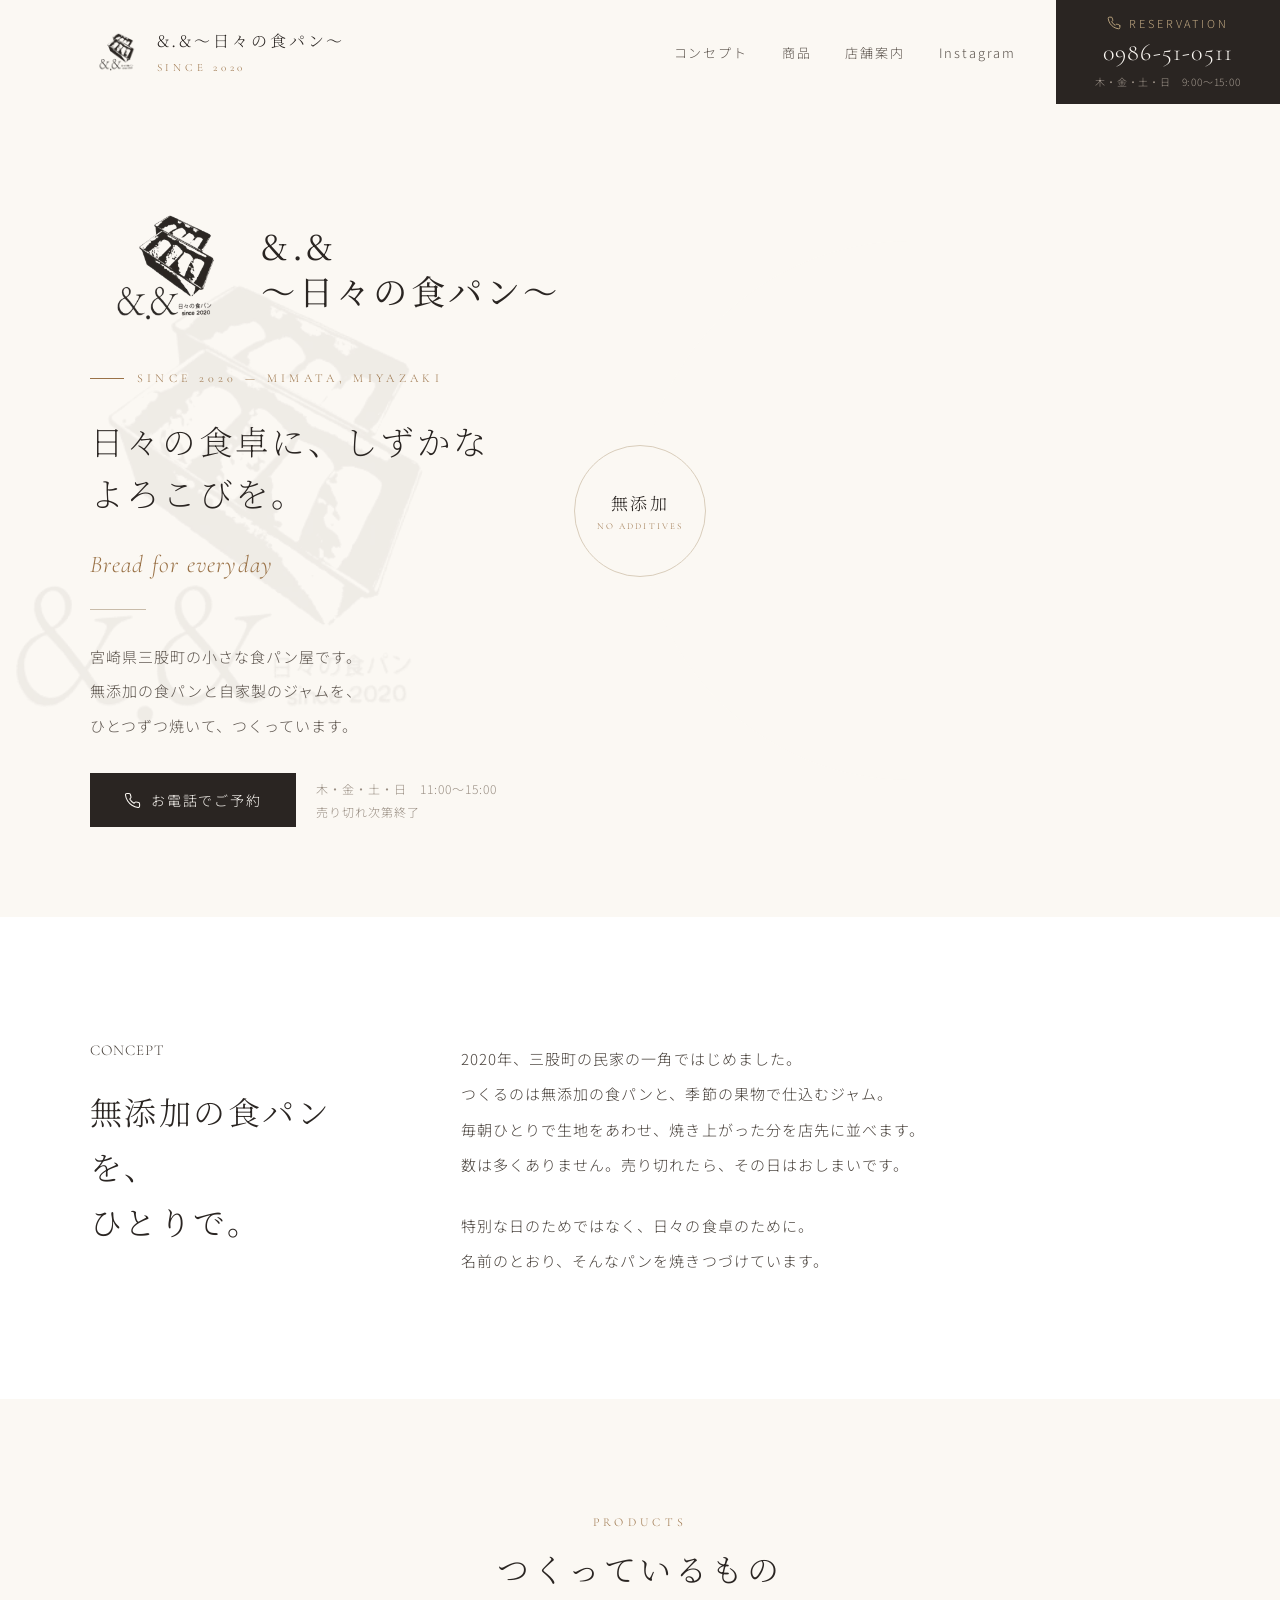
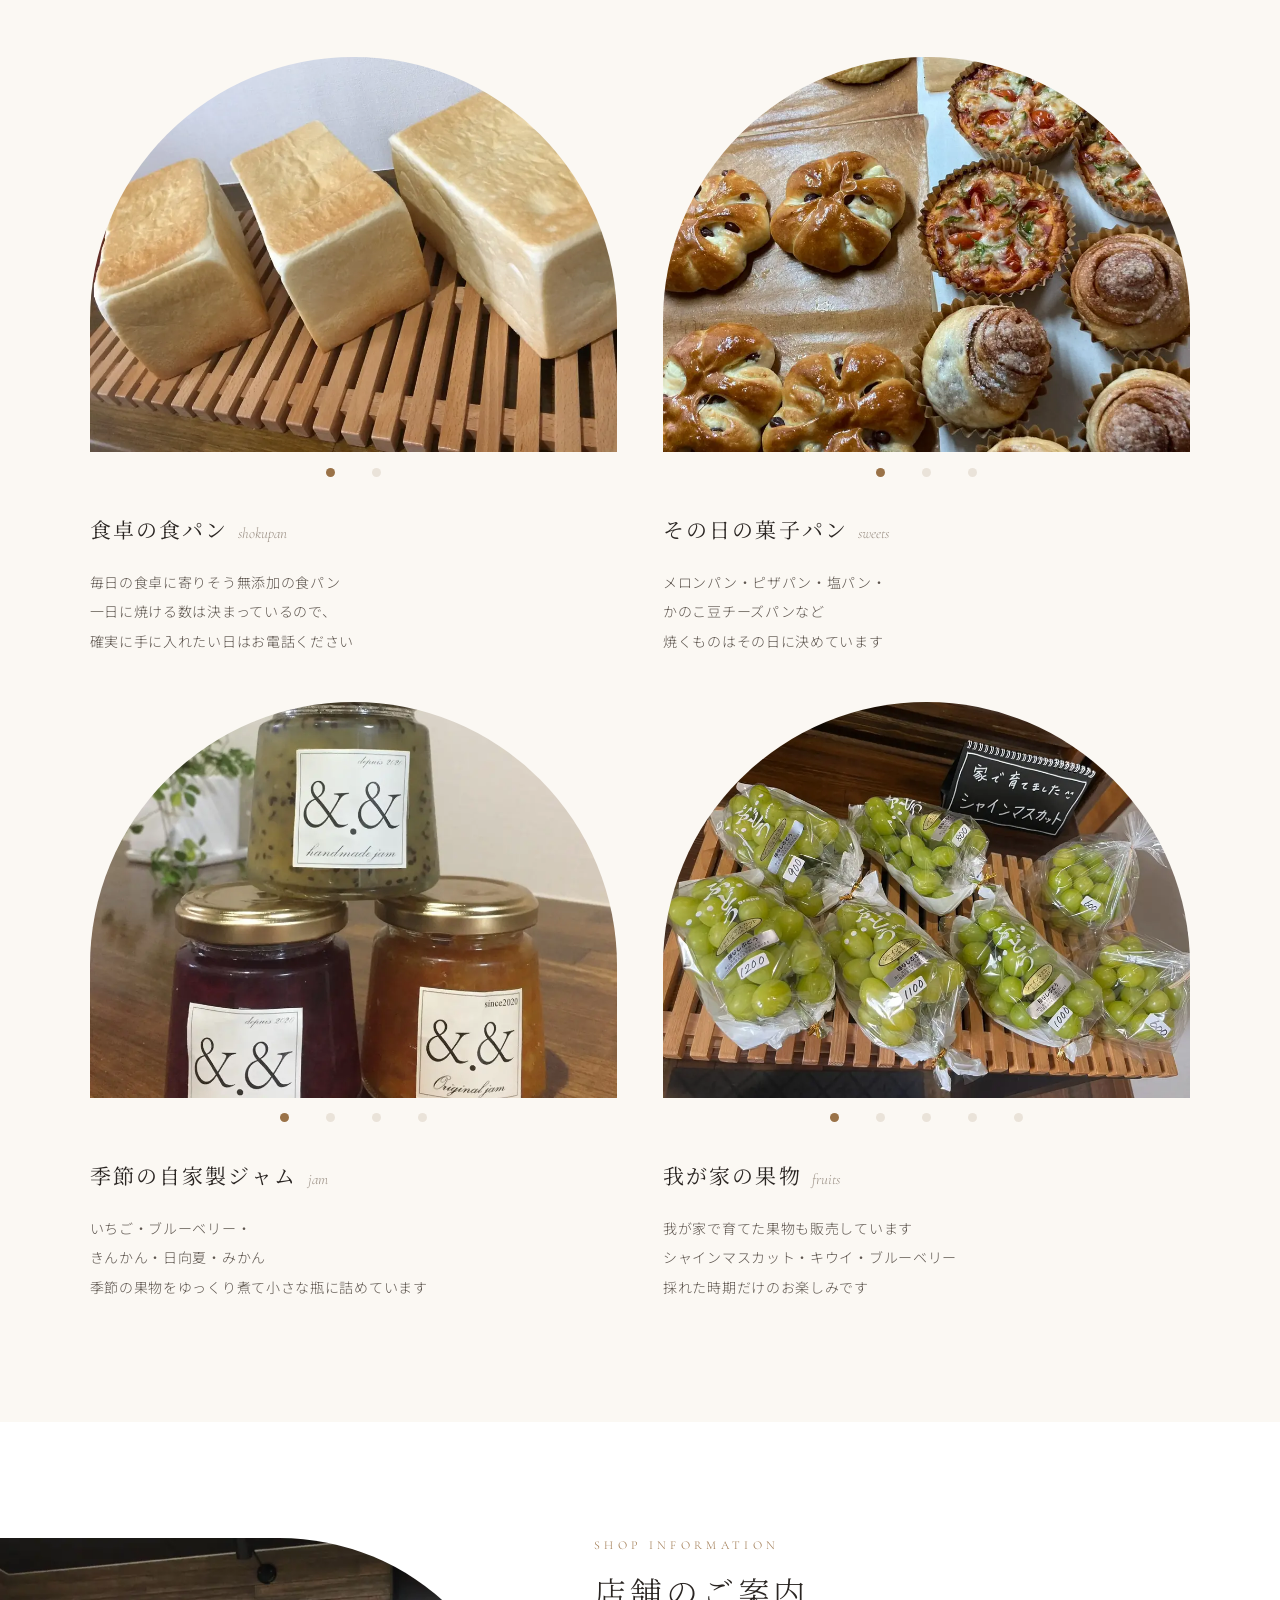
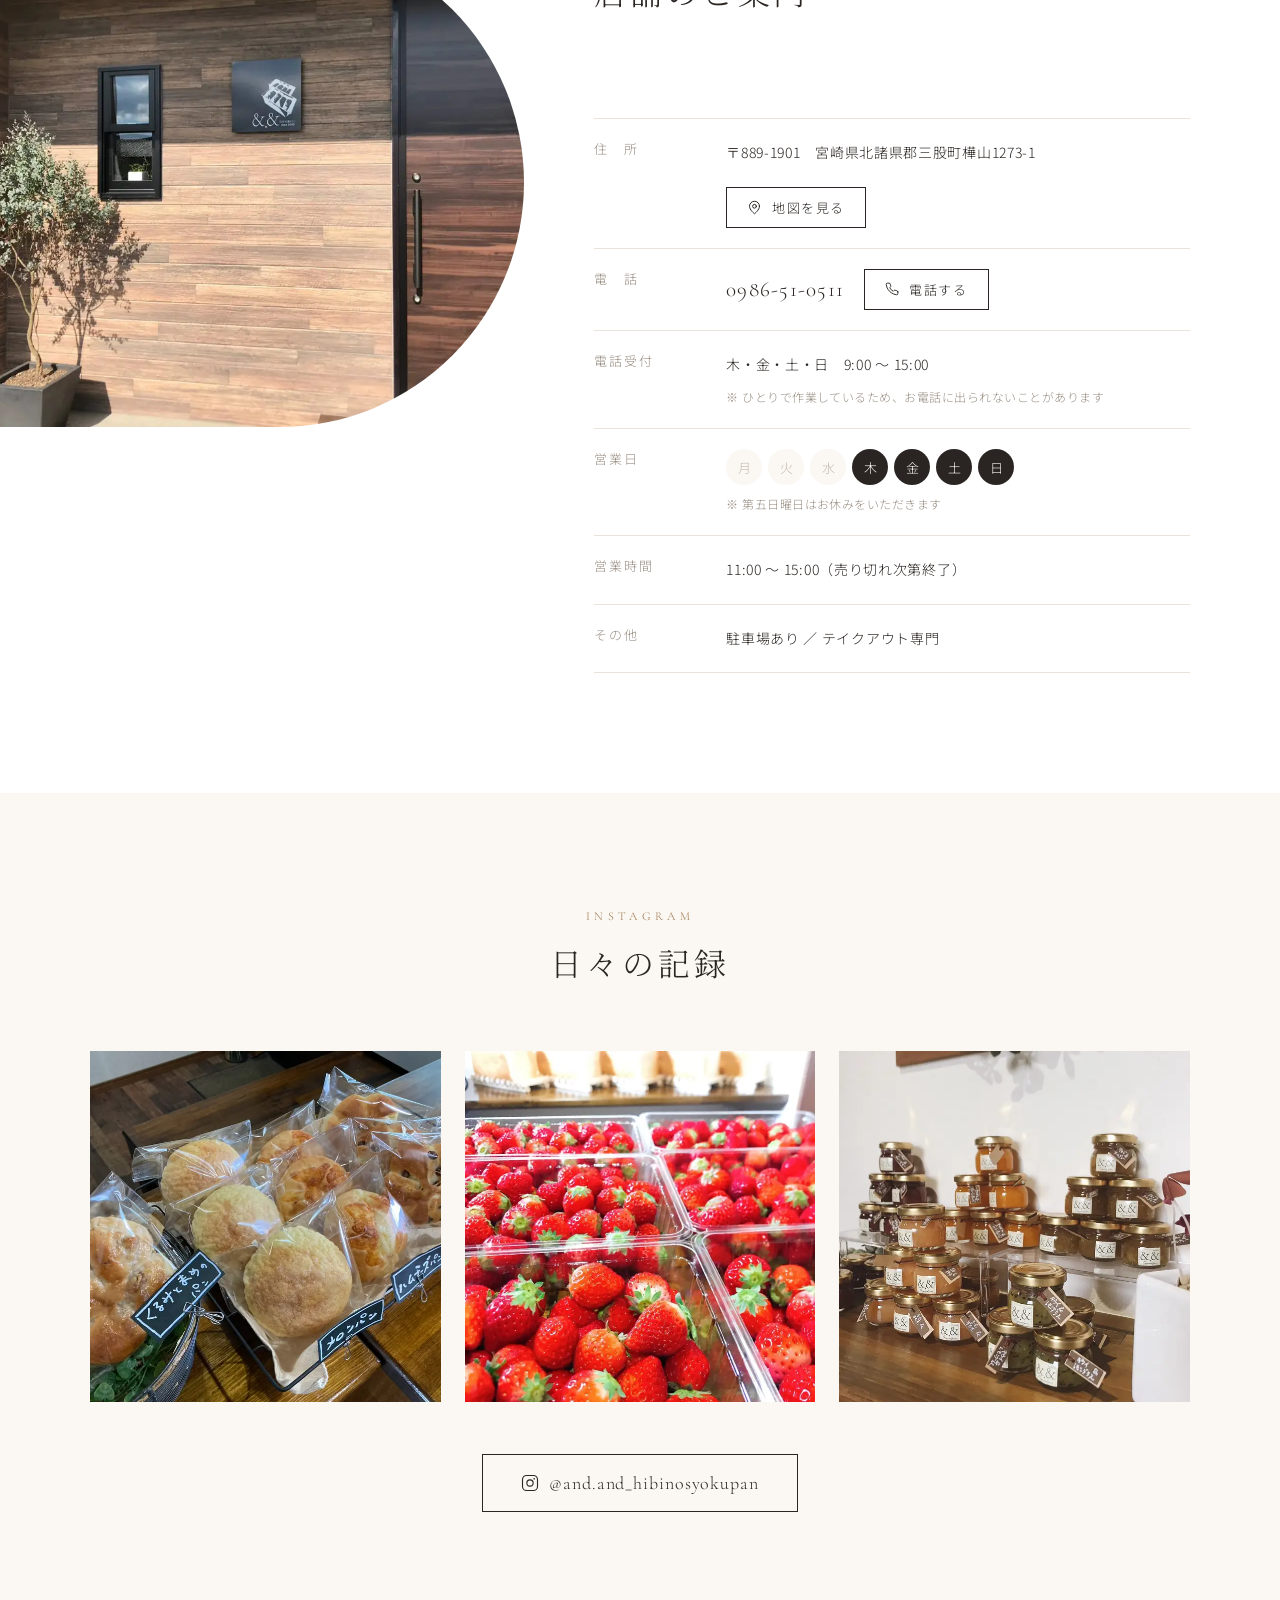
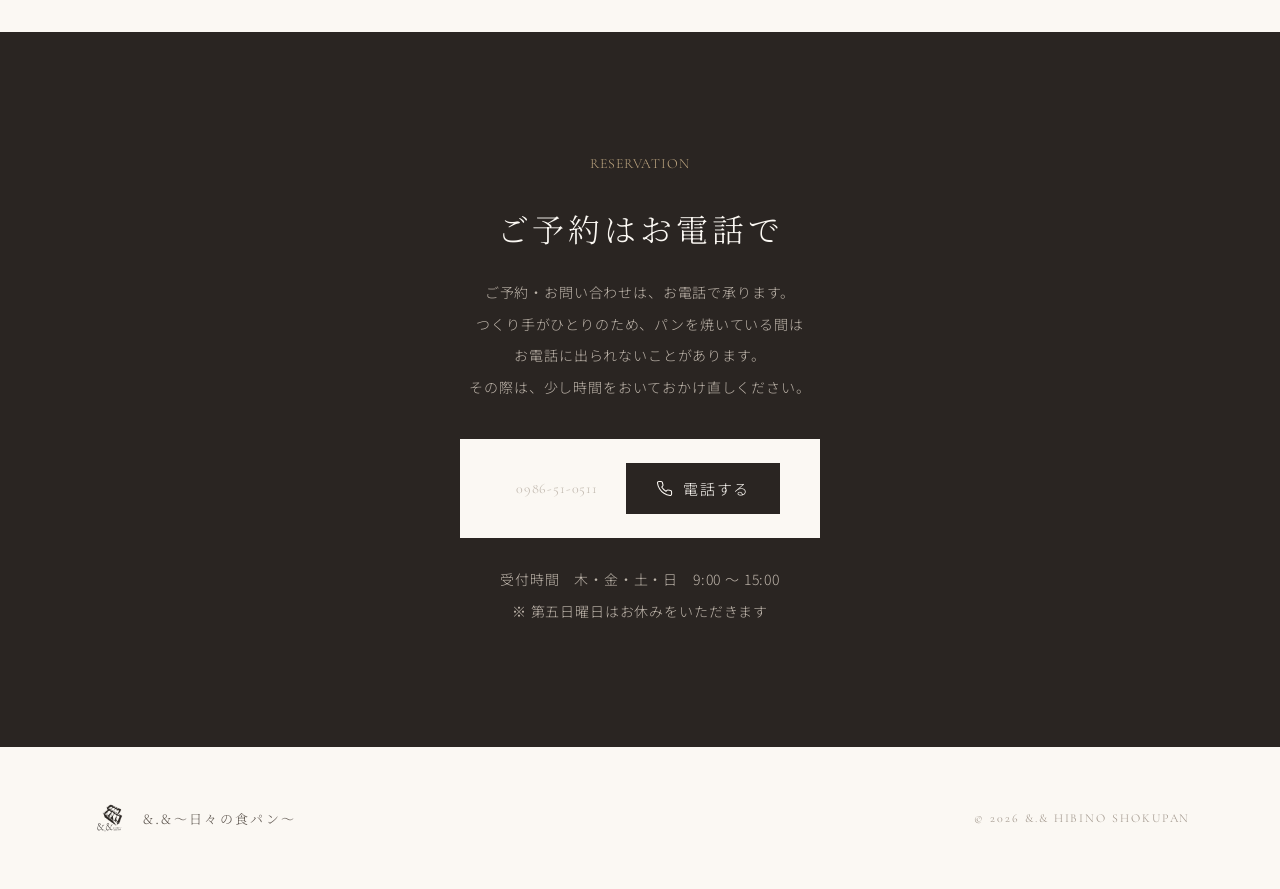
==== commit 704567d8: "商品写真を指でスライドして複数枚見られるようにする 食パン2枚・菓子パン3枚・ジャム4枚・果物5枚。食パンだけ2枚なのは、 もらった写真に食パンのものがこの2枚しかないため。  ・横に動かすのはCSS" ====
--- a/index.html
+++ b/index.html
@@ -16,7 +16,7 @@
 <link rel="preconnect" href="https://fonts.googleapis.com">
 <link rel="preconnect" href="https://fonts.gstatic.com" crossorigin>
 <link rel="stylesheet" href="https://fonts.googleapis.com/css2?family=Cormorant+Garamond:ital,wght@0,300;0,400;1,300;1,400&family=Noto+Sans+JP:wght@300;400;500&family=Noto+Serif+JP:wght@200;300;400&display=swap">
-<link rel="stylesheet" href="style.css?v=20261002a">
+<link rel="stylesheet" href="style.css?v=20261002c">
 
 <script type="application/ld+json">
 {
@@ -144,7 +144,13 @@
 
     <div class="product-list">
       <article class="product">
-        <img class="product-media" src="assets/web/loaves.webp" width="1000" height="750" loading="lazy" alt="スノコに並んだ、焼きあがったばかりの食パン">
+      <div class="gallery">
+        <div class="gallery-track" tabindex="0" role="group" aria-label="食卓の食パン の写真 2枚">
+          <img class="product-media" src="assets/web/loaves.webp" width="1000" height="750" loading="lazy" alt="スノコに並んだ、焼きあがったばかりの食パン">
+          <img class="product-media" src="assets/web/shelf.webp" width="1000" height="750" loading="lazy" alt="木の棚に並んだ食パン">
+        </div>
+        <div class="gallery-dots"></div>
+      </div>
         <div class="product-title">
           <h3>食卓の食パン</h3>
           <span>shokupan</span>
@@ -153,7 +159,14 @@
       </article>
 
       <article class="product">
-        <img class="product-media" src="assets/web/sweets.webp" width="1000" height="750" loading="lazy" alt="焼きあがった菓子パン。かのこ豆チーズパン、ピザパン、シナモンロールなど">
+      <div class="gallery">
+        <div class="gallery-track" tabindex="0" role="group" aria-label="その日の菓子パン の写真 3枚">
+          <img class="product-media" src="assets/web/sweets.webp" width="1000" height="750" loading="lazy" alt="焼きあがった菓子パン。かのこ豆チーズパン、ピザパン、シナモンロールなど">
+          <img class="product-media" src="assets/web/sweets-2.webp" width="760" height="570" loading="lazy" alt="店頭に並ぶ、袋詰めの菓子パン">
+          <img class="product-media" src="assets/web/sweets-3.webp" width="760" height="570" loading="lazy" alt="粉砂糖をまぶした菓子パン">
+        </div>
+        <div class="gallery-dots"></div>
+      </div>
         <div class="product-title">
           <h3>その日の菓子パン</h3>
           <span>sweets</span>
@@ -162,7 +175,15 @@
       </article>
 
       <article class="product">
-        <img class="product-media" src="assets/web/jam-jar.webp" width="1000" height="750" loading="lazy" alt="&amp;.&amp; オリジナルジャムの瓶">
+      <div class="gallery">
+        <div class="gallery-track" tabindex="0" role="group" aria-label="季節の自家製ジャム の写真 4枚">
+          <img class="product-media" src="assets/web/jam-jar.webp" width="1000" height="750" loading="lazy" alt="&amp;.&amp; オリジナルジャムの瓶">
+          <img class="product-media" src="assets/web/jam-stack.webp" width="760" height="570" loading="lazy" alt="店頭に積まれた自家製ジャムの瓶">
+          <img class="product-media" src="assets/web/jam-orange.webp" width="800" height="600" loading="lazy" alt="自家製ジャムの瓶と、お店のロゴボード">
+          <img class="product-media" src="assets/web/jam-red.webp" width="800" height="600" loading="lazy" alt="赤いジャムの瓶が2つ並んだところ">
+        </div>
+        <div class="gallery-dots"></div>
+      </div>
         <div class="product-title">
           <h3>季節の自家製ジャム</h3>
           <span>jam</span>
@@ -171,7 +192,16 @@
       </article>
 
       <article class="product">
-        <img class="product-media" src="assets/web/grapes.webp" width="1000" height="750" loading="lazy" alt="我が家で育てたシャインマスカットの袋詰め">
+      <div class="gallery">
+        <div class="gallery-track" tabindex="0" role="group" aria-label="我が家の果物 の写真 5枚">
+          <img class="product-media" src="assets/web/grapes.webp" width="1000" height="750" loading="lazy" alt="我が家で育てたシャインマスカットの袋詰め">
+          <img class="product-media" src="assets/web/kiwi.webp" width="1000" height="750" loading="lazy" alt="我が家で育てたゴールドキウイとレインボーレッド">
+          <img class="product-media" src="assets/web/grapes-2.webp" width="760" height="570" loading="lazy" alt="袋詰めにしたシャインマスカット">
+          <img class="product-media" src="assets/web/shelf-fruit.webp" width="760" height="570" loading="lazy" alt="棚に並ぶシャインマスカットとパン">
+          <img class="product-media" src="assets/web/blueberry-bush.webp" width="760" height="570" loading="lazy" alt="色づきはじめたブルーベリーの実">
+        </div>
+        <div class="gallery-dots"></div>
+      </div>
         <div class="product-title">
           <h3>我が家の果物</h3>
           <span>fruits</span>
@@ -289,5 +319,73 @@
   <span class="footer-copy">© 2026 &amp;.&amp; HIBINO SHOKUPAN</span>
 </footer>
 
+<script>
+/* 商品写真のスライド。
+   横に動かすのはCSS（scroll-snap）に任せ、ここは下の丸印だけを受け持つ。
+   JSが動かなくても、指でなぞれば写真は見られる。 */
+(function () {
+  document.querySelectorAll('.gallery').forEach(function (gal) {
+    var track = gal.querySelector('.gallery-track');
+    var shots = track.querySelectorAll('img');
+    if (shots.length < 2) return;          // 1枚だけなら丸印は出さない
+
+    var dots = gal.querySelector('.gallery-dots');
+    var buttons = [];
+
+    function light(n) {
+      buttons.forEach(function (b, i) {
+        b.classList.toggle('is-on', i === n);
+        b.setAttribute('aria-current', i === n ? 'true' : 'false');
+      });
+    }
+
+    shots.forEach(function (_, i) {
+      var b = document.createElement('button');
+      b.type = 'button';
+      b.className = 'gallery-dot';
+      b.setAttribute('aria-label', (i + 1) + '枚目の写真を見る');
+      b.addEventListener('click', function () {
+        var want = track.clientWidth * i;
+        track.scrollTo({ left: want, behavior: 'smooth' });
+        /* なめらかな移動が効かない環境（タブが裏にある、動きを減らす設定、など）では
+           何も起こらないことがある。動いていなければ、すぐに飛ばす。 */
+        setTimeout(function () {
+          if (Math.abs(track.scrollLeft - want) > 4) {
+            track.scrollTo({ left: want, behavior: 'instant' });
+          }
+        }, 350);
+        light(i);        // 丸印はその場で合わせる（監視の通知を待たない）
+      });
+      dots.appendChild(b);
+      buttons.push(b);
+    });
+
+    /* どの写真が見えているかは IntersectionObserver で拾う。
+       scroll イベントを数える作りだと、ブラウザが描画を間引いている場面で
+       丸印が止まったままになる。見えているかどうかを直接見るほうが確実。 */
+    if ('IntersectionObserver' in window) {
+      var io = new IntersectionObserver(function (entries) {
+        entries.forEach(function (e) {
+          if (e.isIntersecting) light([].indexOf.call(shots, e.target));
+        });
+      }, { root: track, threshold: 0.6 });
+      shots.forEach(function (img) { io.observe(img); });
+    }
+    // 監視と scroll の両方を掛けておく。片方しか動かない環境があるため
+    var timer = null;
+    track.addEventListener('scroll', function () {
+      clearTimeout(timer);
+      timer = setTimeout(function () {
+        light(Math.round(track.scrollLeft / track.clientWidth));
+      }, 90);
+    }, { passive: true });
+    window.addEventListener('resize', function () {
+      light(Math.round(track.scrollLeft / track.clientWidth));
+    });
+    light(0);
+  });
+})();
+</script>
+
 </body>
 </html>
--- a/style.css
+++ b/style.css
@@ -294,8 +294,60 @@
   width: 100%;
   aspect-ratio: 4 / 3;
   object-fit: cover;
+}
+
+/* ---------- 商品写真のスライド ---------- */
+/* 横に動かすのは scroll-snap に任せる。JSは下の丸印だけ。
+   アーチは写真ではなく枠側に持たせる（写真が入れ替わっても形が崩れない）。 */
+.gallery { display: block; }
+.gallery-track {
+  display: flex;
+  overflow-x: auto;
+  /* 端まで来てもページごと横に動かない */
+  overscroll-behavior-x: contain;
+  scroll-snap-type: x mandatory;
+  -webkit-overflow-scrolling: touch;
+  scrollbar-width: none;
   border-radius: 999px 999px 0 0;
 }
+.gallery-track::-webkit-scrollbar { display: none; }
+.gallery-track .product-media {
+  flex: 0 0 100%;
+  scroll-snap-align: center;
+  scroll-snap-stop: always;
+}
+.gallery-track:focus-visible { outline: 2px solid var(--gold); outline-offset: 3px; }
+
+.gallery-dots {
+  display: flex;
+  justify-content: center;
+  align-items: center;
+  gap: 2px;
+  margin-top: 2px;
+}
+/* 見た目の丸は9pxだが、押せる範囲は44×36にしてある */
+.gallery-dot {
+  width: 44px;
+  height: 36px;
+  display: flex;
+  align-items: center;
+  justify-content: center;
+  padding: 0;
+  border: 0;
+  background: none;
+  cursor: pointer;
+}
+.gallery-dot::before {
+  content: "";
+  width: 9px;
+  height: 9px;
+  border-radius: 50%;
+  background: var(--line);
+  transition: background-color 0.2s;
+}
+.gallery-dot.is-on::before { background: var(--accent); }
+
+
 /* 写真2枚と同じ 4:3 の枠に 8 行を収める。はみ出すと枠の高さが揃わない */
 .product-panel {
   aspect-ratio: 4 / 3;
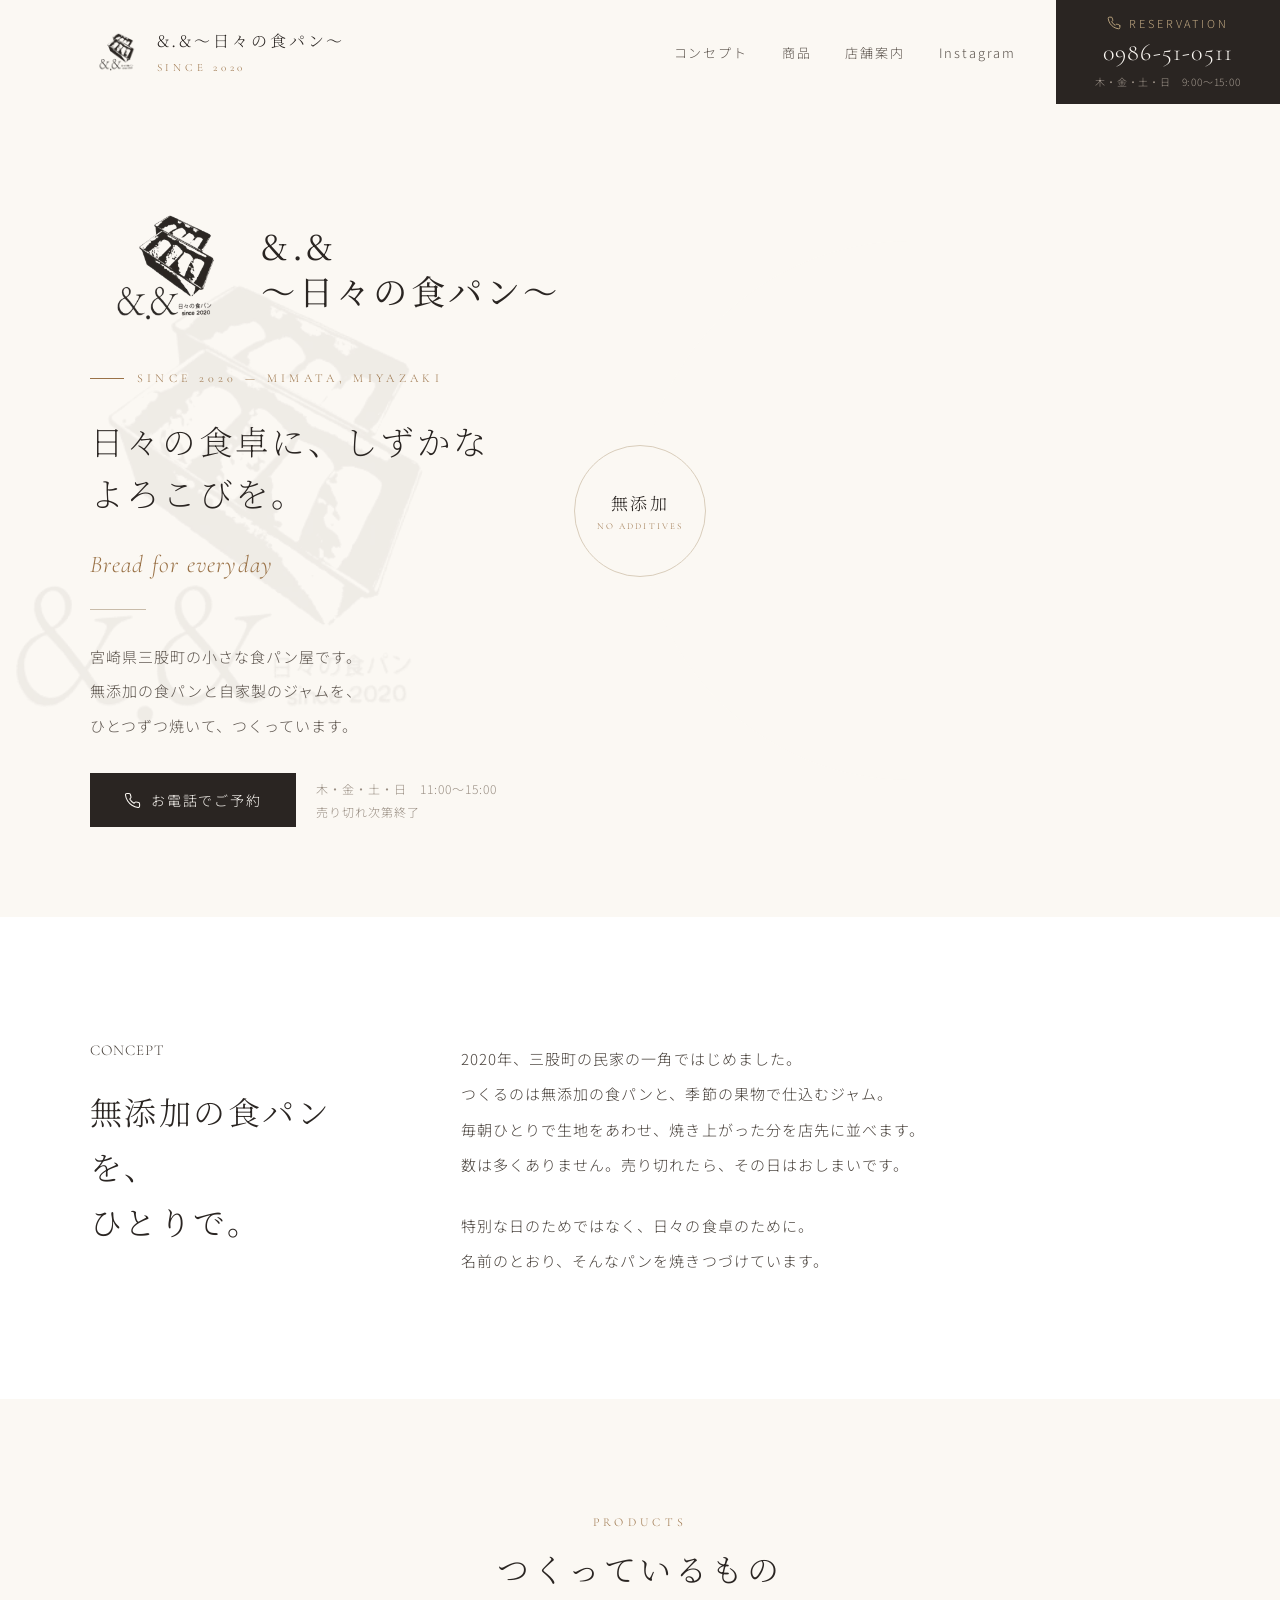
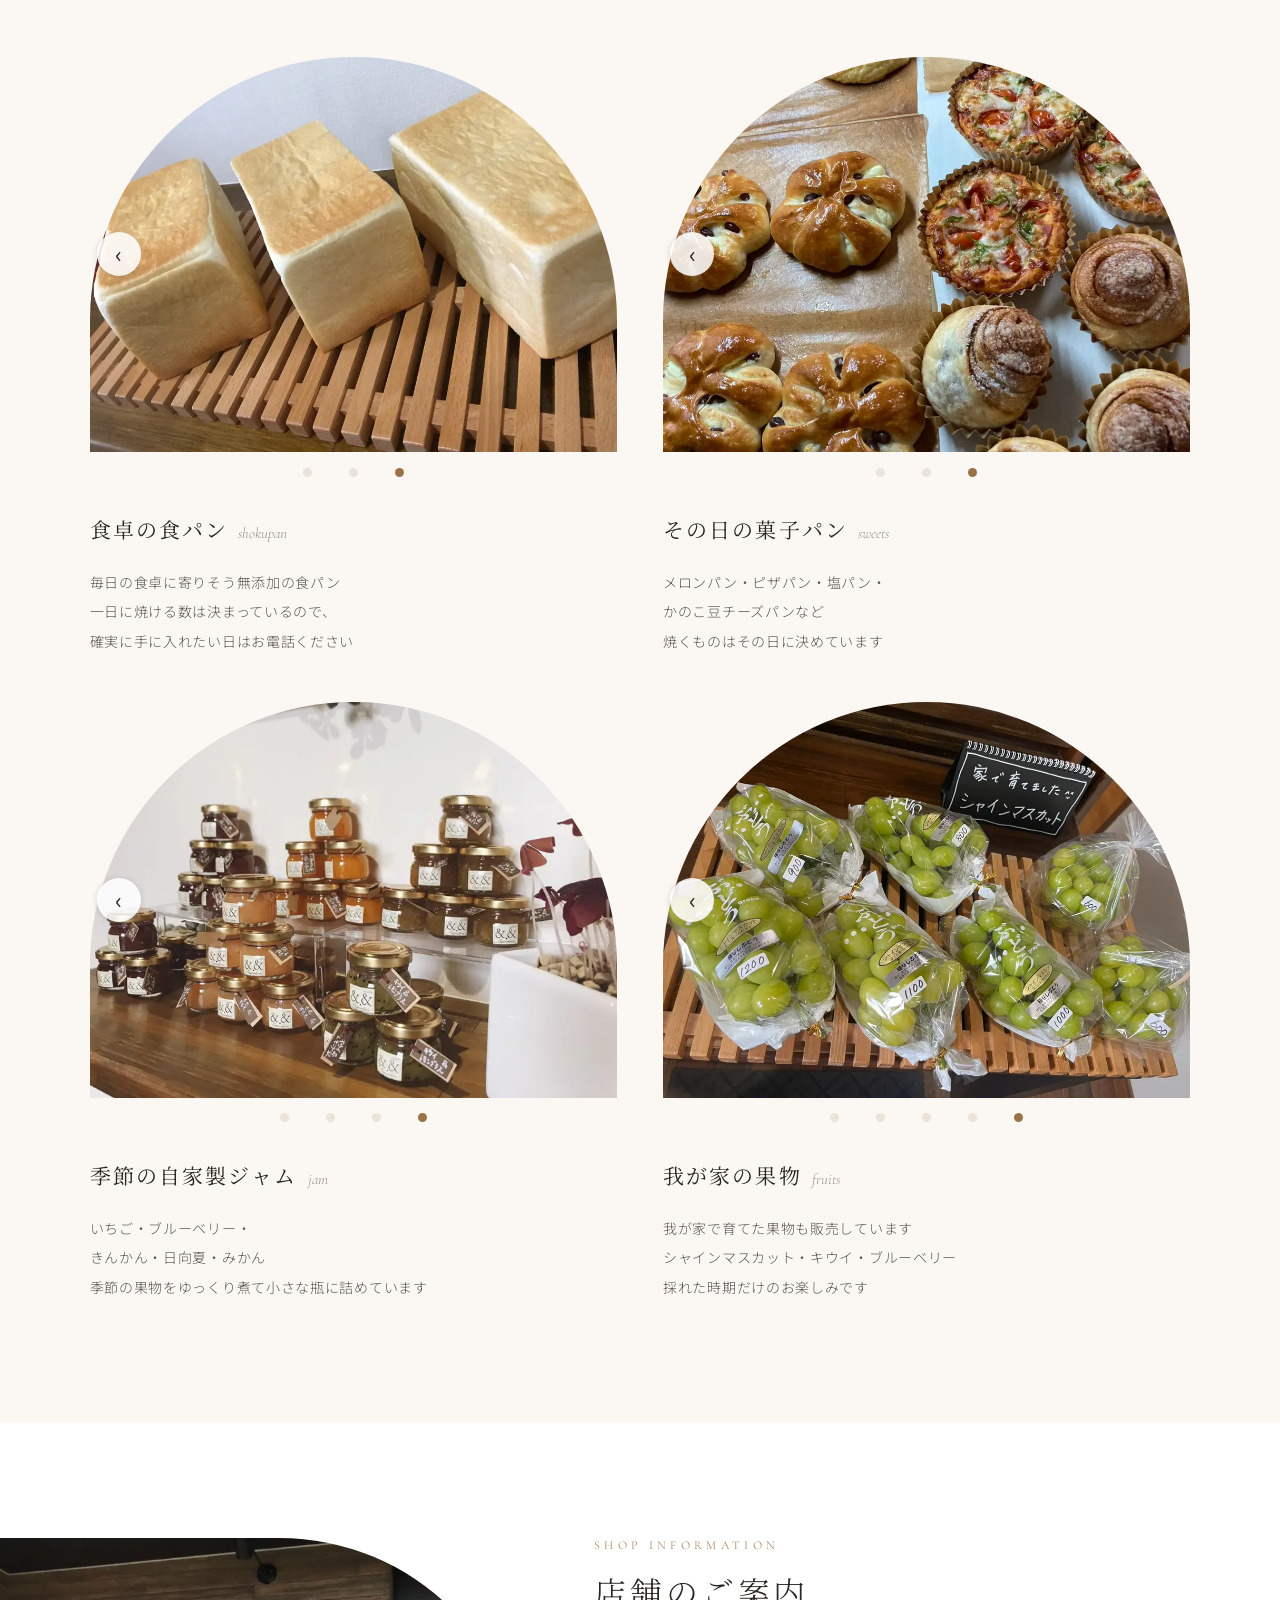
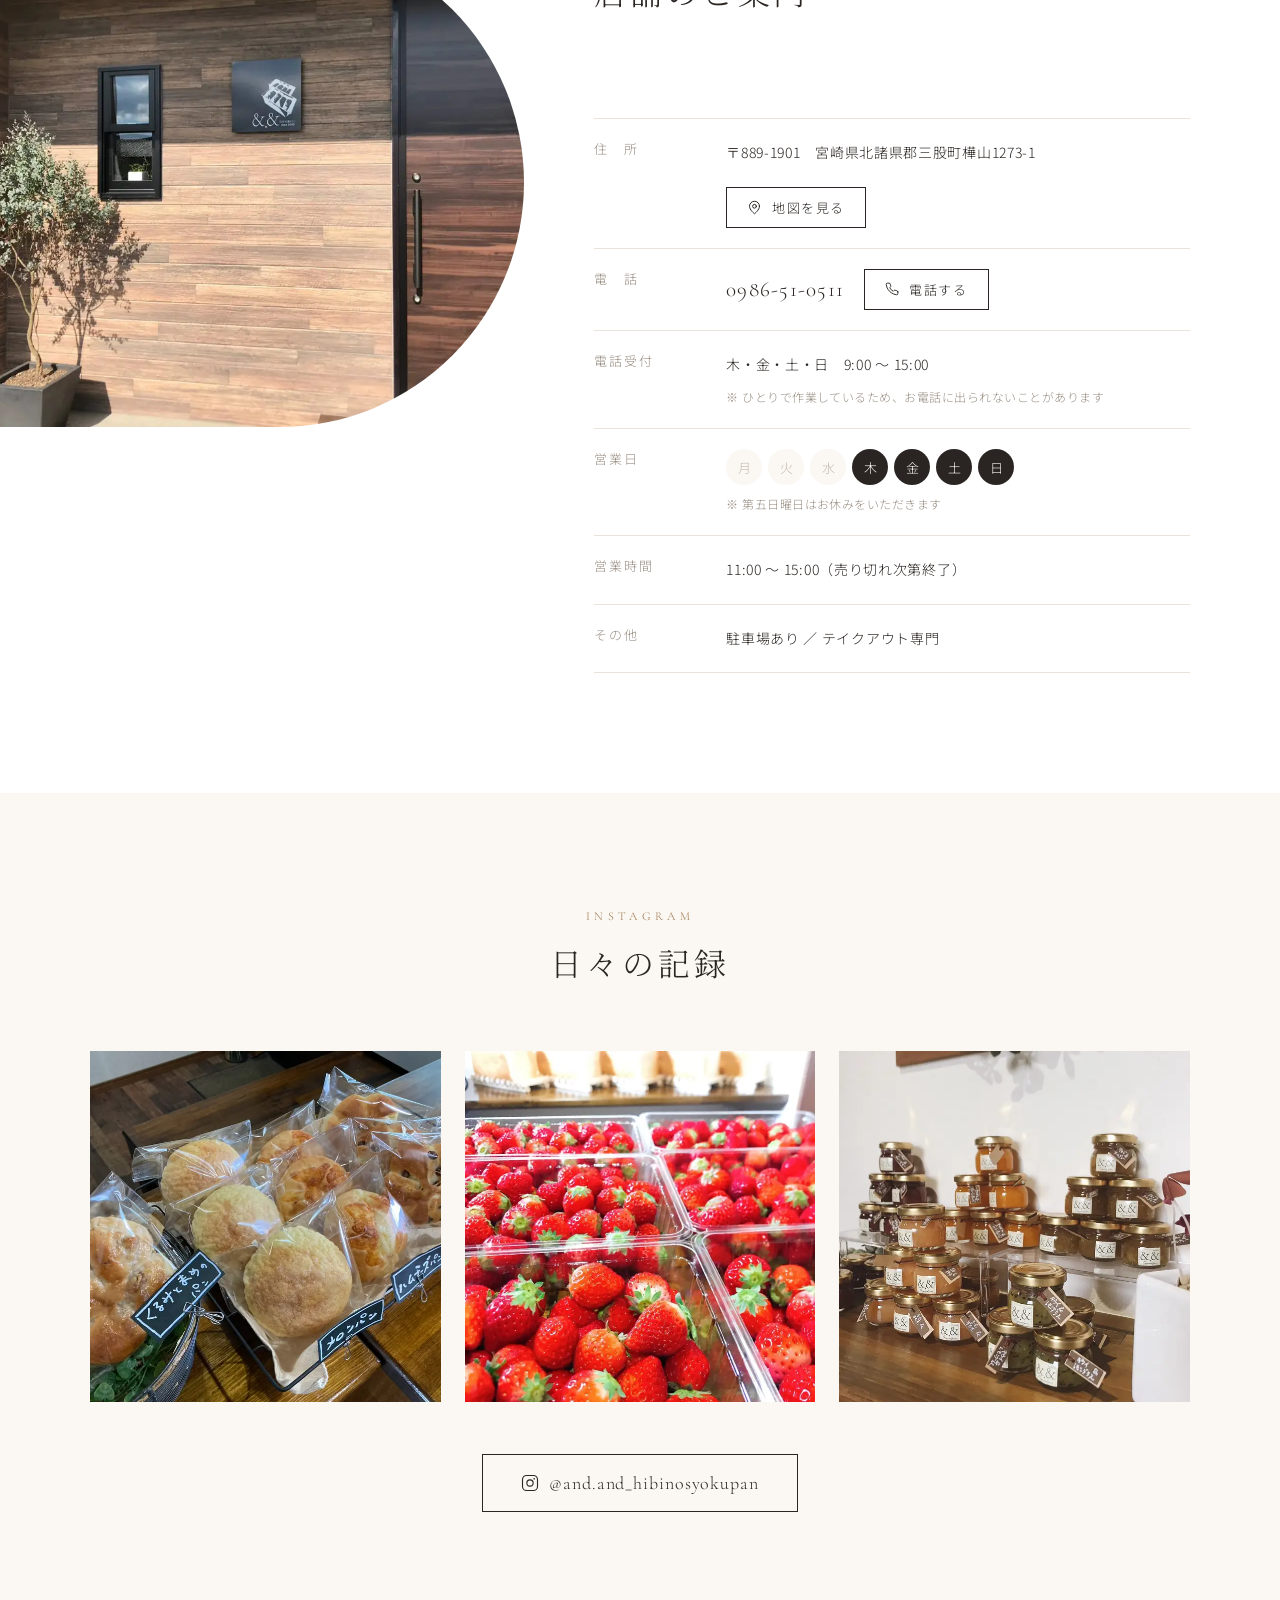
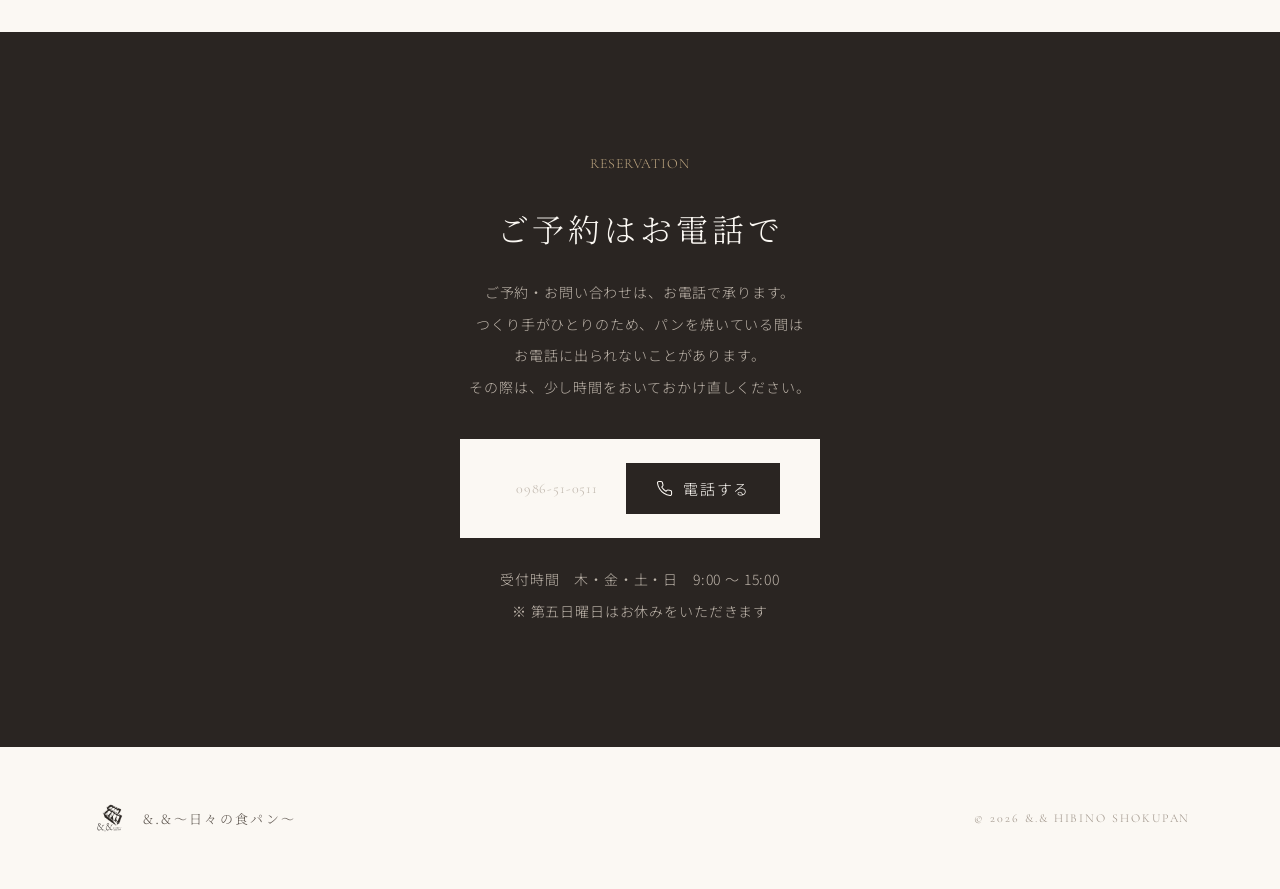
==== commit b484ff40: "商品写真に左右の矢印を付け、写真の追加・切り抜き・並べ替え ・食パンに朝食の写真を追加（メインフォルダのPNGから。元が682pxと   小さいので拡大はせず、そのままの幅で出す） ・菓子パン3枚目を" ====
--- a/index.html
+++ b/index.html
@@ -16,7 +16,7 @@
 <link rel="preconnect" href="https://fonts.googleapis.com">
 <link rel="preconnect" href="https://fonts.gstatic.com" crossorigin>
 <link rel="stylesheet" href="https://fonts.googleapis.com/css2?family=Cormorant+Garamond:ital,wght@0,300;0,400;1,300;1,400&family=Noto+Sans+JP:wght@300;400;500&family=Noto+Serif+JP:wght@200;300;400&display=swap">
-<link rel="stylesheet" href="style.css?v=20261002c">
+<link rel="stylesheet" href="style.css?v=20261002d">
 
 <script type="application/ld+json">
 {
@@ -145,9 +145,12 @@
     <div class="product-list">
       <article class="product">
       <div class="gallery">
-        <div class="gallery-track" tabindex="0" role="group" aria-label="食卓の食パン の写真 2枚">
-          <img class="product-media" src="assets/web/loaves.webp" width="1000" height="750" loading="lazy" alt="スノコに並んだ、焼きあがったばかりの食パン">
-          <img class="product-media" src="assets/web/shelf.webp" width="1000" height="750" loading="lazy" alt="木の棚に並んだ食パン">
+        <div class="gallery-frame">
+          <div class="gallery-track" tabindex="0" role="group" aria-label="食卓の食パン の写真 3枚">
+            <img class="product-media" src="assets/web/loaves.webp" width="1000" height="750" loading="lazy" alt="スノコに並んだ、焼きあがったばかりの食パン">
+            <img class="product-media" src="assets/web/shelf.webp" width="1000" height="750" loading="lazy" alt="木の棚に並んだ食パン">
+            <img class="product-media" src="assets/web/breakfast-set.webp" width="682" height="512" loading="lazy" alt="自家製ジャムをのせたトーストのある朝の食卓">
+          </div>
         </div>
         <div class="gallery-dots"></div>
       </div>
@@ -160,10 +163,12 @@
 
       <article class="product">
       <div class="gallery">
-        <div class="gallery-track" tabindex="0" role="group" aria-label="その日の菓子パン の写真 3枚">
-          <img class="product-media" src="assets/web/sweets.webp" width="1000" height="750" loading="lazy" alt="焼きあがった菓子パン。かのこ豆チーズパン、ピザパン、シナモンロールなど">
-          <img class="product-media" src="assets/web/sweets-2.webp" width="760" height="570" loading="lazy" alt="店頭に並ぶ、袋詰めの菓子パン">
-          <img class="product-media" src="assets/web/sweets-3.webp" width="760" height="570" loading="lazy" alt="粉砂糖をまぶした菓子パン">
+        <div class="gallery-frame">
+          <div class="gallery-track" tabindex="0" role="group" aria-label="その日の菓子パン の写真 3枚">
+            <img class="product-media" src="assets/web/sweets.webp" width="1000" height="750" loading="lazy" alt="焼きあがった菓子パン。かのこ豆チーズパン、ピザパン、シナモンロールなど">
+            <img class="product-media" src="assets/web/sweets-2.webp" width="760" height="570" loading="lazy" alt="店頭に並ぶ、袋詰めの菓子パン">
+            <img class="product-media" src="assets/web/sweets-3.webp" width="760" height="570" loading="lazy" alt="粉砂糖をまぶした菓子パン">
+          </div>
         </div>
         <div class="gallery-dots"></div>
       </div>
@@ -176,11 +181,13 @@
 
       <article class="product">
       <div class="gallery">
-        <div class="gallery-track" tabindex="0" role="group" aria-label="季節の自家製ジャム の写真 4枚">
-          <img class="product-media" src="assets/web/jam-jar.webp" width="1000" height="750" loading="lazy" alt="&amp;.&amp; オリジナルジャムの瓶">
-          <img class="product-media" src="assets/web/jam-stack.webp" width="760" height="570" loading="lazy" alt="店頭に積まれた自家製ジャムの瓶">
-          <img class="product-media" src="assets/web/jam-orange.webp" width="800" height="600" loading="lazy" alt="自家製ジャムの瓶と、お店のロゴボード">
-          <img class="product-media" src="assets/web/jam-red.webp" width="800" height="600" loading="lazy" alt="赤いジャムの瓶が2つ並んだところ">
+        <div class="gallery-frame">
+          <div class="gallery-track" tabindex="0" role="group" aria-label="季節の自家製ジャム の写真 4枚">
+            <img class="product-media" src="assets/web/jam-stack.webp" width="760" height="570" loading="lazy" alt="店頭に積まれた自家製ジャムの瓶">
+            <img class="product-media" src="assets/web/jam-orange.webp" width="800" height="600" loading="lazy" alt="自家製ジャムの瓶と、お店のロゴボード">
+            <img class="product-media" src="assets/web/jam-red.webp" width="800" height="600" loading="lazy" alt="赤いジャムの瓶が2つ並んだところ">
+            <img class="product-media" src="assets/web/jam-jar.webp" width="1000" height="750" loading="lazy" alt="&amp;.&amp; オリジナルジャムの瓶">
+          </div>
         </div>
         <div class="gallery-dots"></div>
       </div>
@@ -193,12 +200,14 @@
 
       <article class="product">
       <div class="gallery">
-        <div class="gallery-track" tabindex="0" role="group" aria-label="我が家の果物 の写真 5枚">
-          <img class="product-media" src="assets/web/grapes.webp" width="1000" height="750" loading="lazy" alt="我が家で育てたシャインマスカットの袋詰め">
-          <img class="product-media" src="assets/web/kiwi.webp" width="1000" height="750" loading="lazy" alt="我が家で育てたゴールドキウイとレインボーレッド">
-          <img class="product-media" src="assets/web/grapes-2.webp" width="760" height="570" loading="lazy" alt="袋詰めにしたシャインマスカット">
-          <img class="product-media" src="assets/web/shelf-fruit.webp" width="760" height="570" loading="lazy" alt="棚に並ぶシャインマスカットとパン">
-          <img class="product-media" src="assets/web/blueberry-bush.webp" width="760" height="570" loading="lazy" alt="色づきはじめたブルーベリーの実">
+        <div class="gallery-frame">
+          <div class="gallery-track" tabindex="0" role="group" aria-label="我が家の果物 の写真 5枚">
+            <img class="product-media" src="assets/web/grapes.webp" width="1000" height="750" loading="lazy" alt="我が家で育てたシャインマスカットの袋詰め">
+            <img class="product-media" src="assets/web/kiwi.webp" width="1000" height="750" loading="lazy" alt="我が家で育てたゴールドキウイとレインボーレッド">
+            <img class="product-media" src="assets/web/grapes-2.webp" width="760" height="570" loading="lazy" alt="袋詰めにしたシャインマスカット">
+            <img class="product-media" src="assets/web/shelf-fruit.webp" width="760" height="570" loading="lazy" alt="棚に並ぶシャインマスカットとパン">
+            <img class="product-media" src="assets/web/blueberry-bush.webp" width="760" height="570" loading="lazy" alt="色づきはじめたブルーベリーの実">
+          </div>
         </div>
         <div class="gallery-dots"></div>
       </div>
@@ -321,48 +330,70 @@
 
 <script>
 /* 商品写真のスライド。
-   横に動かすのはCSS（scroll-snap）に任せ、ここは下の丸印だけを受け持つ。
+   横に動かすのはCSS（scroll-snap）に任せ、ここは丸印と左右の矢印を受け持つ。
    JSが動かなくても、指でなぞれば写真は見られる。 */
 (function () {
   document.querySelectorAll('.gallery').forEach(function (gal) {
+    var frame = gal.querySelector('.gallery-frame');
     var track = gal.querySelector('.gallery-track');
     var shots = track.querySelectorAll('img');
-    if (shots.length < 2) return;          // 1枚だけなら丸印は出さない
+    if (shots.length < 2) return;        // 1枚だけなら矢印も丸印も出さない
 
     var dots = gal.querySelector('.gallery-dots');
     var buttons = [];
+    var prev, next;
+    var cur = 0;
 
     function light(n) {
+      cur = n;
       buttons.forEach(function (b, i) {
         b.classList.toggle('is-on', i === n);
         b.setAttribute('aria-current', i === n ? 'true' : 'false');
       });
+      // 端では矢印を消す
+      prev.hidden = (n <= 0);
+      next.hidden = (n >= shots.length - 1);
     }
+
+    function go(n) {
+      n = Math.max(0, Math.min(shots.length - 1, n));
+      var want = track.clientWidth * n;
+      track.scrollTo({ left: want, behavior: 'smooth' });
+      /* なめらかな移動が効かない環境（タブが裏にある、動きを減らす設定、など）では
+         何も起こらないまま終わる。動いていなければ、すぐに飛ばす。 */
+      setTimeout(function () {
+        if (Math.abs(track.scrollLeft - want) > 4) {
+          track.scrollTo({ left: want, behavior: 'instant' });
+        }
+      }, 350);
+      light(n);      // 見た目はその場で合わせる（通知を待たない）
+    }
+
+    function arrow(cls, label, mark, step) {
+      var a = document.createElement('button');
+      a.type = 'button';
+      a.className = 'gallery-arrow ' + cls;
+      a.setAttribute('aria-label', label);
+      a.textContent = mark;
+      a.addEventListener('click', function () { go(cur + step); });
+      frame.appendChild(a);
+      return a;
+    }
+    prev = arrow('is-prev', '前の写真', '\u2039', -1);
+    next = arrow('is-next', '次の写真', '\u203a', 1);
 
     shots.forEach(function (_, i) {
       var b = document.createElement('button');
       b.type = 'button';
       b.className = 'gallery-dot';
       b.setAttribute('aria-label', (i + 1) + '枚目の写真を見る');
-      b.addEventListener('click', function () {
-        var want = track.clientWidth * i;
-        track.scrollTo({ left: want, behavior: 'smooth' });
-        /* なめらかな移動が効かない環境（タブが裏にある、動きを減らす設定、など）では
-           何も起こらないことがある。動いていなければ、すぐに飛ばす。 */
-        setTimeout(function () {
-          if (Math.abs(track.scrollLeft - want) > 4) {
-            track.scrollTo({ left: want, behavior: 'instant' });
-          }
-        }, 350);
-        light(i);        // 丸印はその場で合わせる（監視の通知を待たない）
-      });
+      b.addEventListener('click', function () { go(i); });
       dots.appendChild(b);
       buttons.push(b);
     });
 
-    /* どの写真が見えているかは IntersectionObserver で拾う。
-       scroll イベントを数える作りだと、ブラウザが描画を間引いている場面で
-       丸印が止まったままになる。見えているかどうかを直接見るほうが確実。 */
+    /* どの写真が見えているかの追従。
+       IntersectionObserver と scroll の両方を掛けてある。片方しか動かない環境があるため。 */
     if ('IntersectionObserver' in window) {
       var io = new IntersectionObserver(function (entries) {
         entries.forEach(function (e) {
@@ -371,17 +402,16 @@
       }, { root: track, threshold: 0.6 });
       shots.forEach(function (img) { io.observe(img); });
     }
-    // 監視と scroll の両方を掛けておく。片方しか動かない環境があるため
     var timer = null;
-    track.addEventListener('scroll', function () {
+    function fromScroll() {
       clearTimeout(timer);
       timer = setTimeout(function () {
         light(Math.round(track.scrollLeft / track.clientWidth));
       }, 90);
-    }, { passive: true });
-    window.addEventListener('resize', function () {
-      light(Math.round(track.scrollLeft / track.clientWidth));
-    });
+    }
+    track.addEventListener('scroll', fromScroll, { passive: true });
+    window.addEventListener('resize', fromScroll);
+
     light(0);
   });
 })();
--- a/style.css
+++ b/style.css
@@ -300,6 +300,9 @@
 /* 横に動かすのは scroll-snap に任せる。JSは下の丸印だけ。
    アーチは写真ではなく枠側に持たせる（写真が入れ替わっても形が崩れない）。 */
 .gallery { display: block; }
+/* 矢印を写真の上に重ねるための基準。丸印はこの外に置く
+   （この中に入れると、矢印が写真＋丸印の真ん中に来てしまう） */
+.gallery-frame { position: relative; }
 .gallery-track {
   display: flex;
   overflow-x: auto;
@@ -317,6 +320,33 @@
   scroll-snap-stop: always;
 }
 .gallery-track:focus-visible { outline: 2px solid var(--gold); outline-offset: 3px; }
+
+/* インスタのような左右の矢印。写真の縦中央に重ねる */
+.gallery-arrow {
+  position: absolute;
+  top: 50%;
+  transform: translateY(-50%);
+  z-index: 2;
+  width: 44px;
+  height: 44px;
+  display: flex;
+  align-items: center;
+  justify-content: center;
+  padding: 0 0 2px;
+  border: 0;
+  border-radius: 50%;
+  background: rgba(255, 255, 255, 0.86);
+  color: var(--ink);
+  font-family: inherit;
+  font-size: 23px;
+  line-height: 1;
+  cursor: pointer;
+  box-shadow: 0 1px 6px rgba(42, 37, 34, 0.18);
+}
+/* display: flex が効いていると hidden が無視される */
+.gallery-arrow[hidden] { display: none; }
+.gallery-arrow.is-prev { left: 7px; }
+.gallery-arrow.is-next { right: 7px; }
 
 .gallery-dots {
   display: flex;
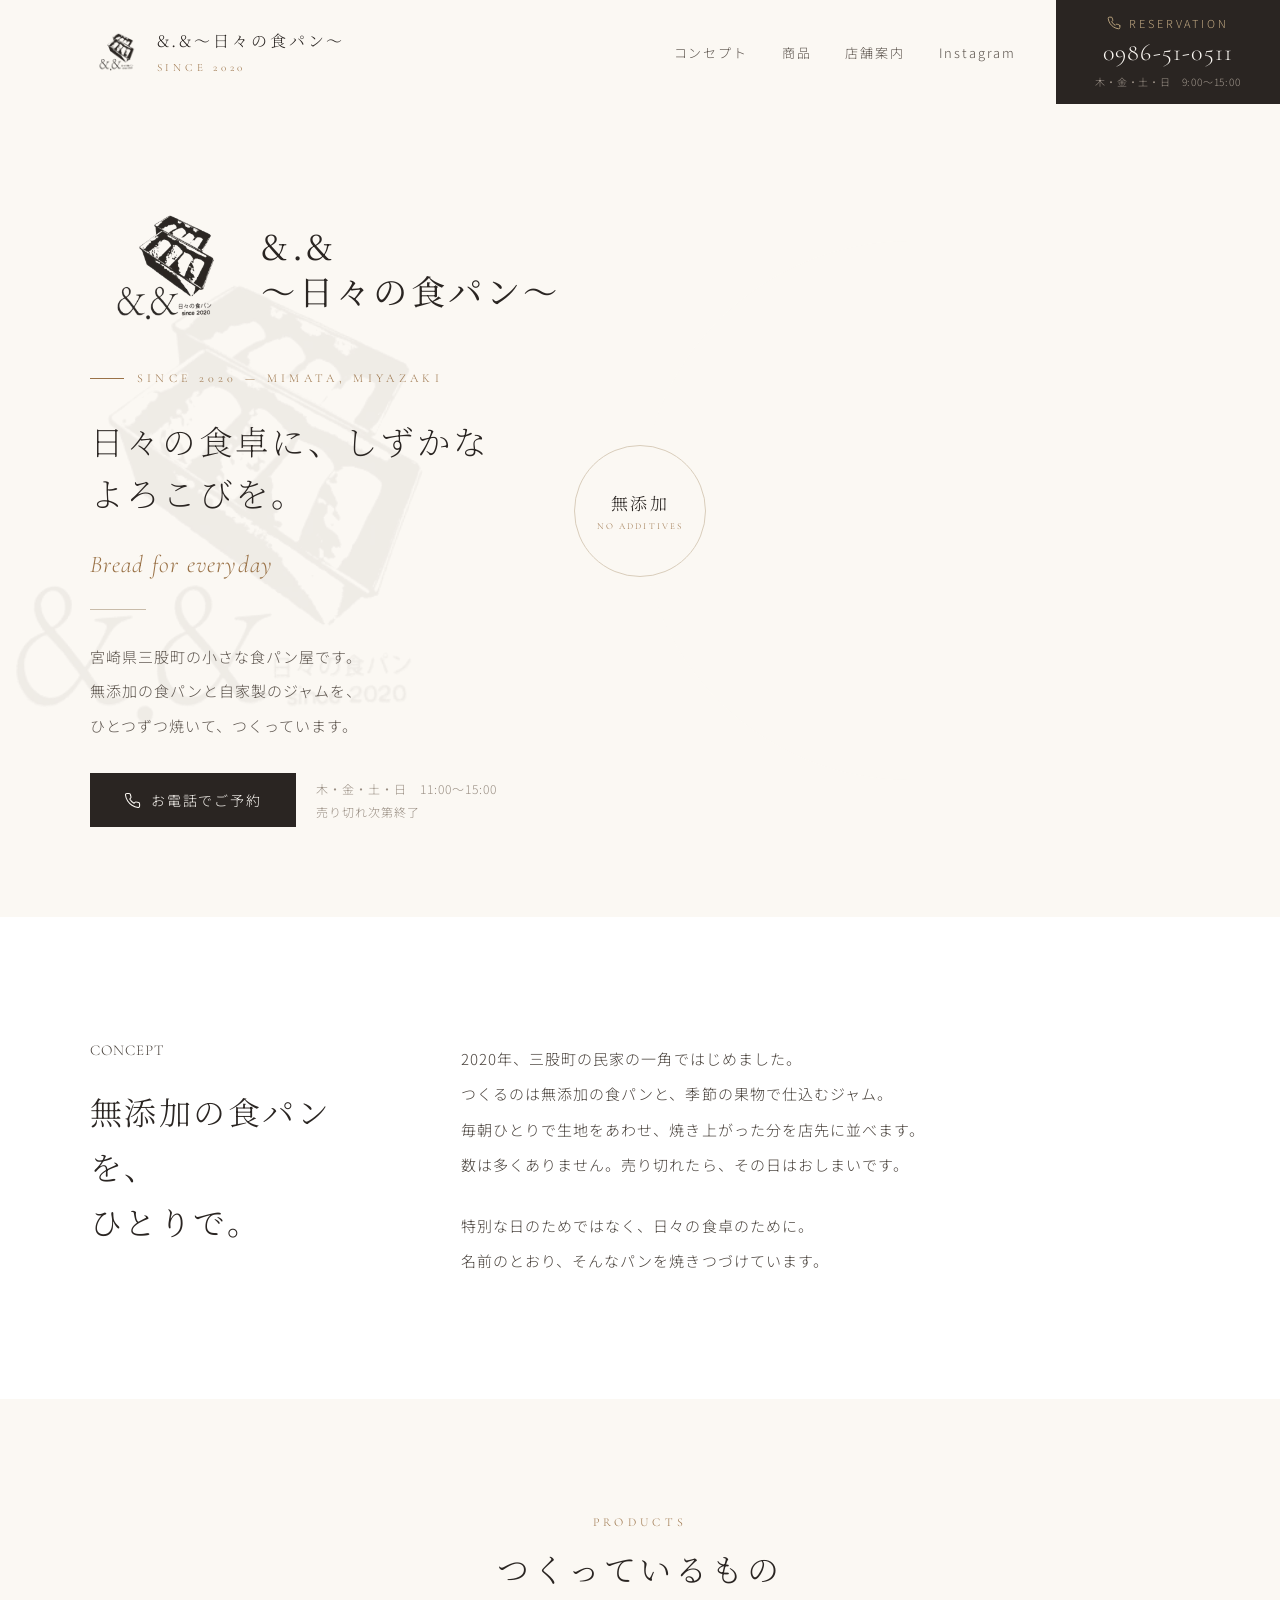
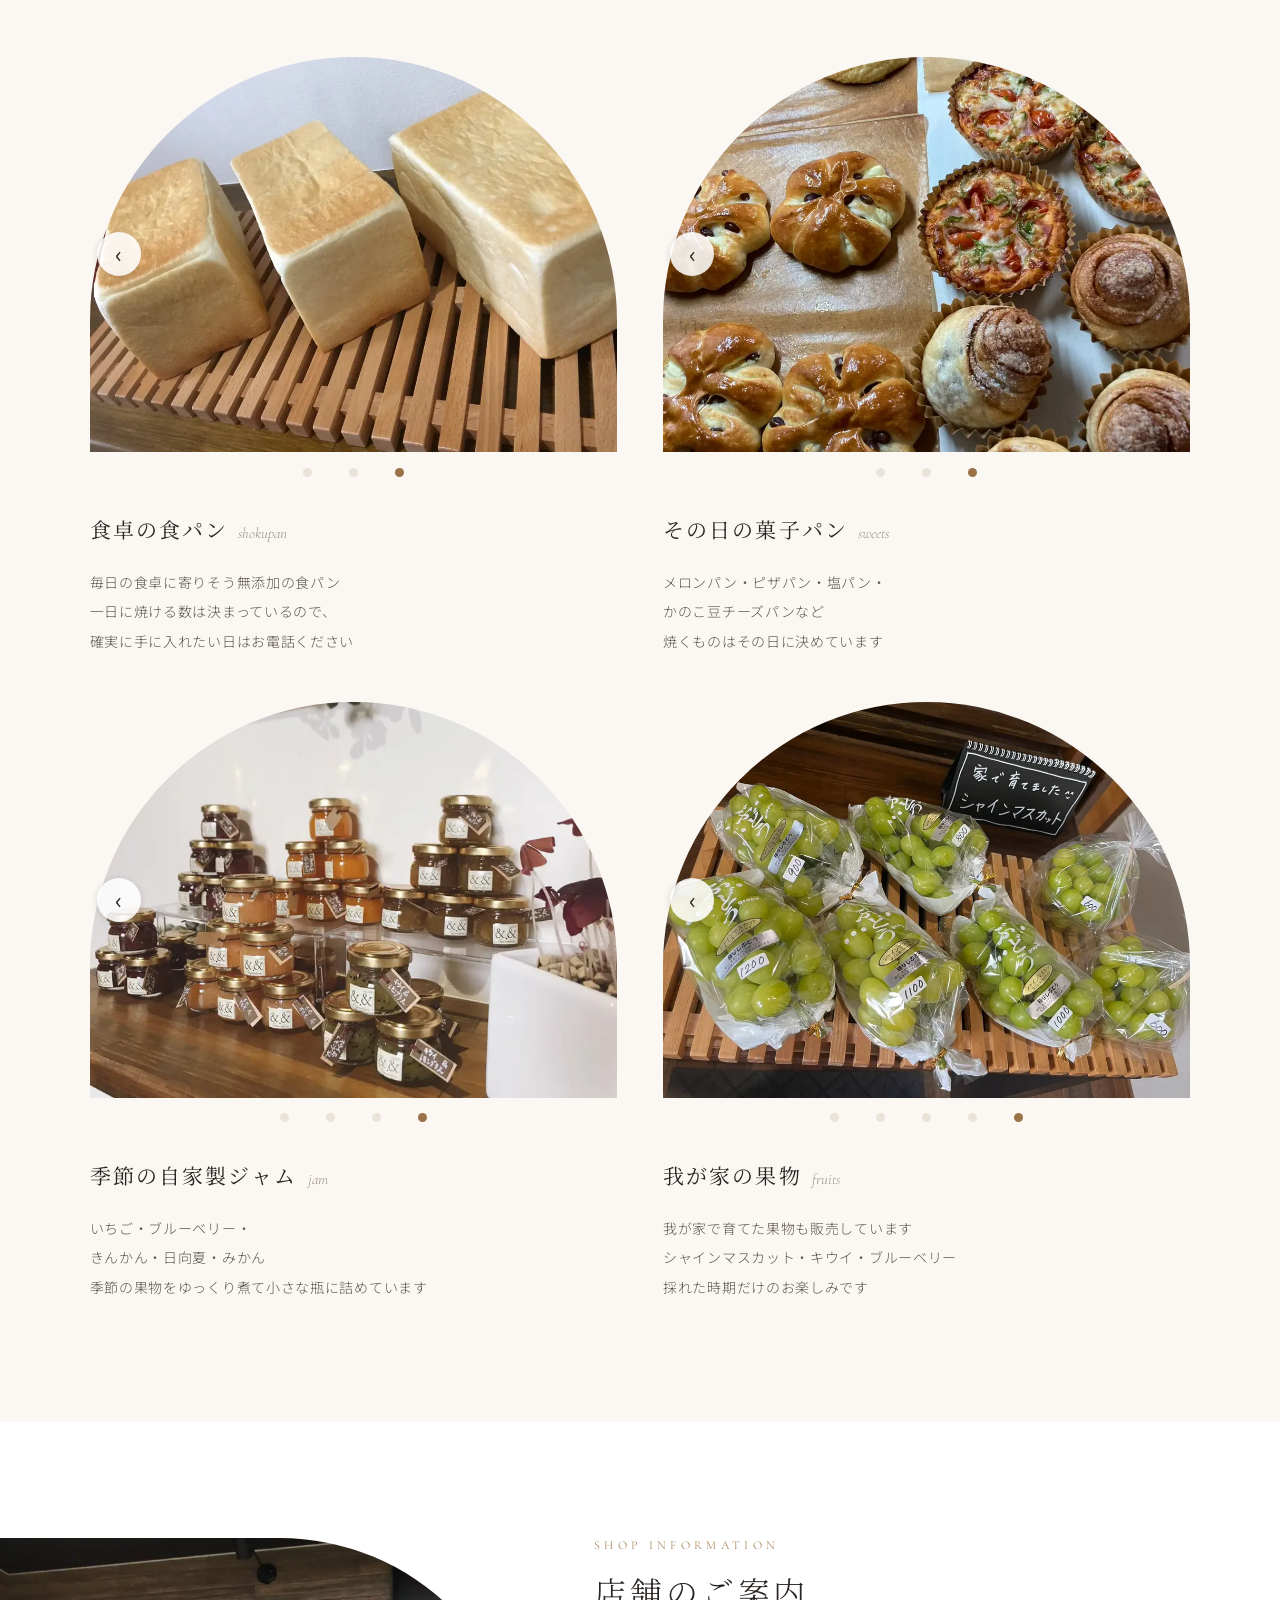
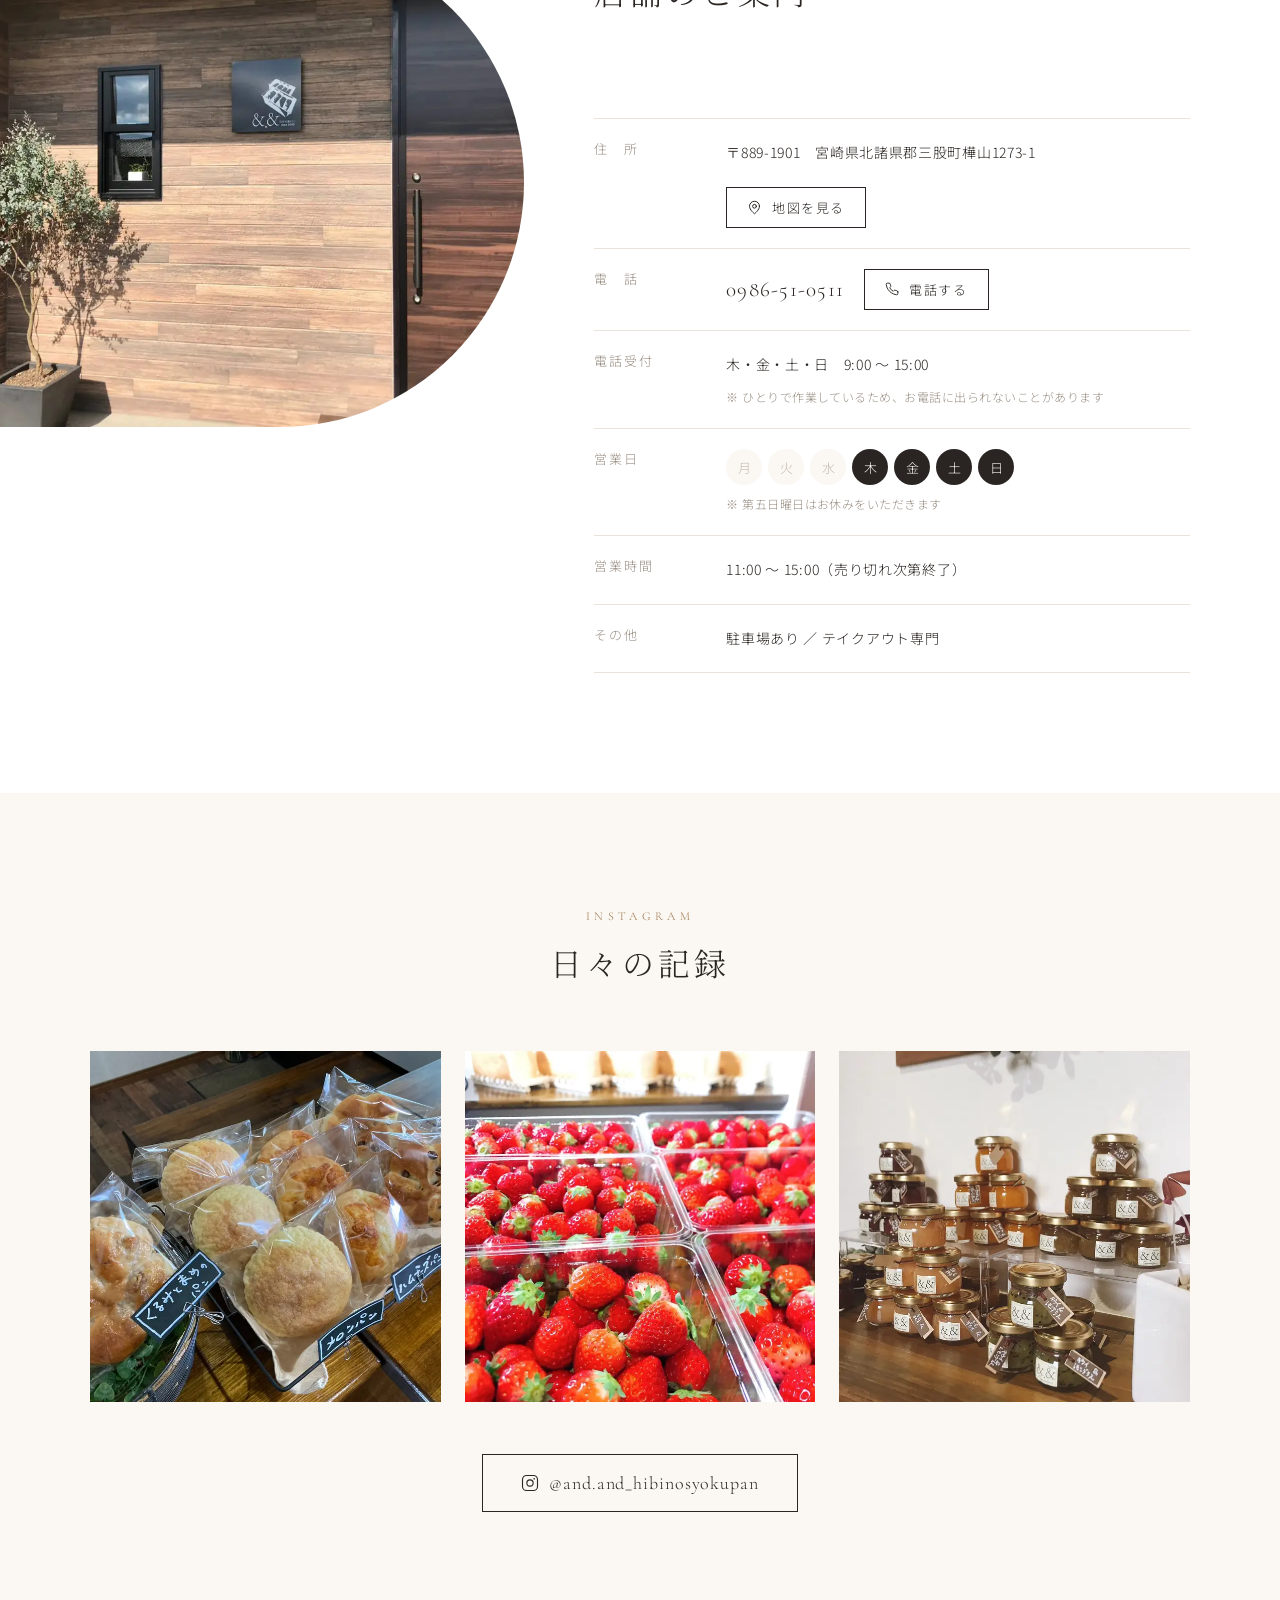
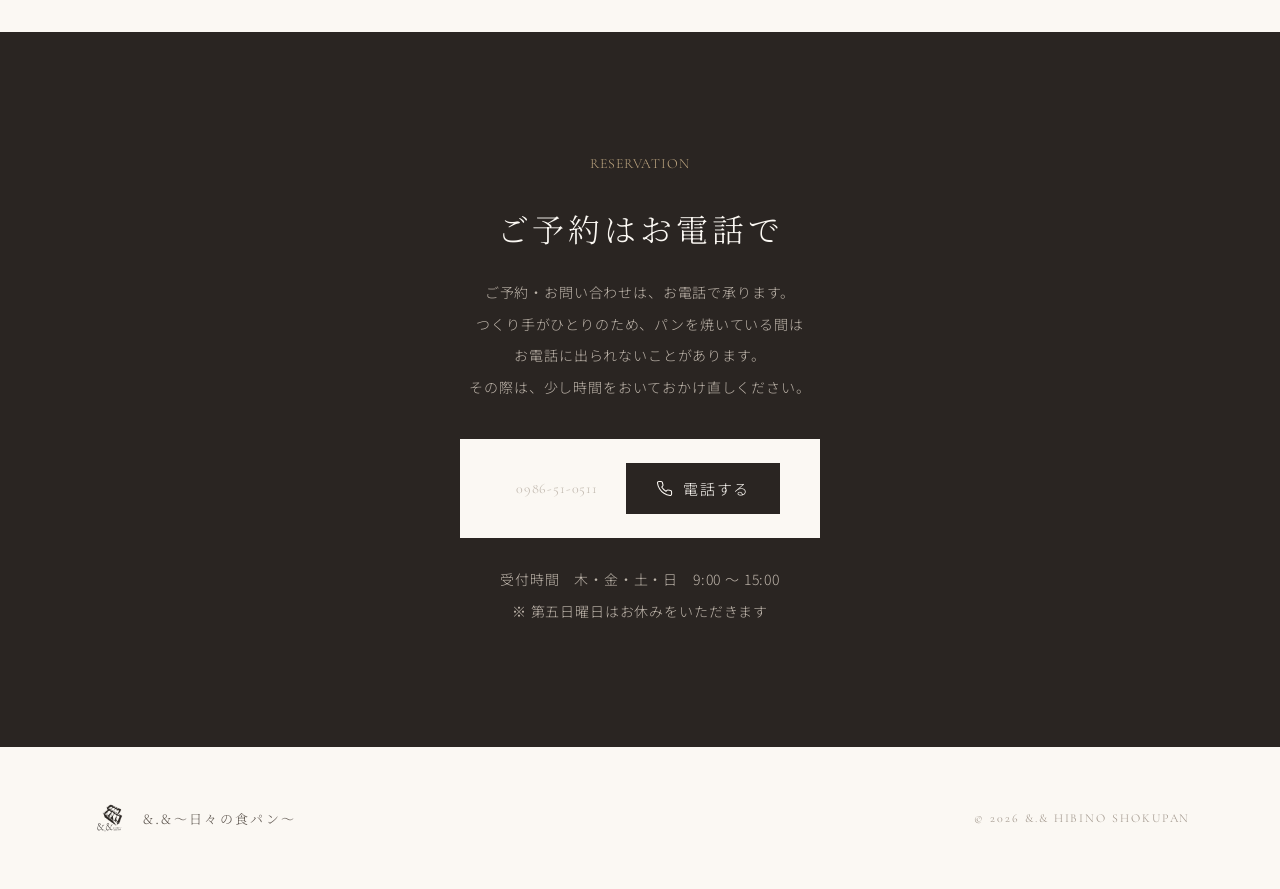
==== commit 45a2838d: "トップのスライドを指定の13枚・指定の順番にする 食パン3斤／棚の食パン／朝食のトースト／ボードの食パンとジャム／ ロゴ／店舗の入口／ジャムの陳列／棚のぶどうと菓子パン／菓子パンの店頭／ 夜の看板／壁" ====
--- a/index.html
+++ b/index.html
@@ -83,12 +83,17 @@
       <div class="hero-frame">
         <img class="hero-slide" src="assets/web/loaves.webp" width="1000" height="750" fetchpriority="high" alt="スノコに並んだ、焼きあがったばかりの食パン">
         <img class="hero-slide" src="assets/web/shelf.webp" width="1000" height="750" alt="">
-        <img class="hero-slide" src="assets/web/sweets.webp" width="1000" height="750" alt="">
-        <img class="hero-slide" src="assets/web/grapes.webp" width="1000" height="750" alt="">
+        <img class="hero-slide" src="assets/web/breakfast-set.webp" width="682" height="512" alt="">
+        <img class="hero-slide" src="assets/web/board-jam.webp" width="912" height="684" alt="">
         <img class="hero-slide is-logo" src="assets/web/logo-alpha.webp" width="480" height="480" alt="">
-        <img class="hero-slide" src="assets/web/jam-jar.webp" width="1000" height="750" alt="">
-        <img class="hero-slide" src="assets/web/kiwi.webp" width="1000" height="750" alt="">
-        <img class="hero-slide" src="assets/web/sign-night.webp" width="1000" height="750" alt="">
+        <img class="hero-slide" src="assets/web/exterior.webp" width="1000" height="750" fetchpriority="low" alt="">
+        <img class="hero-slide" src="assets/web/jam-stack.webp" width="760" height="570" fetchpriority="low" alt="">
+        <img class="hero-slide" src="assets/web/shelf-fruit.webp" width="760" height="570" fetchpriority="low" alt="">
+        <img class="hero-slide" src="assets/web/sweets-2.webp" width="760" height="570" fetchpriority="low" alt="">
+        <img class="hero-slide" src="assets/web/sign-night.webp" width="1000" height="750" fetchpriority="low" alt="">
+        <img class="hero-slide" src="assets/web/framed.webp" width="1000" height="750" fetchpriority="low" alt="">
+        <img class="hero-slide" src="assets/web/grapes.webp" width="1000" height="750" fetchpriority="low" alt="">
+        <img class="hero-slide" src="assets/web/jam-jar.webp" width="1000" height="750" fetchpriority="low" alt="">
       </div>
       <div class="badge">
         <span class="badge-ja">無添加</span>
--- a/style.css
+++ b/style.css
@@ -137,7 +137,7 @@
   object-fit: cover;
   opacity: 0;
   /* 切り替え間隔は --slide（:root）で一括変更できる。1周 = --slide × 枚数 */
-  animation: heroFade calc(var(--slide) * 8) linear infinite;
+  animation: heroFade calc(var(--slide) * 13) linear infinite;
   animation-delay: calc(var(--i) * var(--slide));
 }
 .hero-slide:nth-child(1) { --i: 0; }
@@ -148,26 +148,33 @@
 .hero-slide:nth-child(6) { --i: 5; }
 .hero-slide:nth-child(7) { --i: 6; }
 .hero-slide:nth-child(8) { --i: 7; }
+.hero-slide:nth-child(9) { --i: 8; }
+.hero-slide:nth-child(10) { --i: 9; }
+.hero-slide:nth-child(11) { --i: 10; }
+.hero-slide:nth-child(12) { --i: 11; }
+.hero-slide:nth-child(13) { --i: 12; }
 .hero-slide.is-logo {
   object-fit: contain;
   background: var(--bg);
   padding: 12%;
   animation-name: heroFadeFlat;
 }
+/* 割合は枚数から決まる。1枚ぶん = 100/13%、切り替えにかける時間は0.256秒ぶん。
+   **枚数を変えたら、この数字と上の nth-child を必ず作り直すこと。** */
 @keyframes heroFade {
-  0%    { opacity: 0; transform: scale(1); }
-  1.6%  { opacity: 1; }
-  12.5% { opacity: 1; }
-  14.1% { opacity: 0; transform: scale(1.05); }
-  100%  { opacity: 0; transform: scale(1.05); }
+  0%     { opacity: 0; transform: scale(1); }
+  0.98%  { opacity: 1; }
+  7.69%  { opacity: 1; }
+  8.68%  { opacity: 0; transform: scale(1.05); }
+  100%   { opacity: 0; transform: scale(1.05); }
 }
 /* ロゴのコマは拡大させない（切り取られて見えるため） */
 @keyframes heroFadeFlat {
-  0%    { opacity: 0; }
-  1.6%  { opacity: 1; }
-  12.5% { opacity: 1; }
-  14.1% { opacity: 0; }
-  100%  { opacity: 0; }
+  0%     { opacity: 0; }
+  0.98%  { opacity: 1; }
+  7.69%  { opacity: 1; }
+  8.68%  { opacity: 0; }
+  100%   { opacity: 0; }
 }
 @media (prefers-reduced-motion: reduce) {
   html { scroll-behavior: auto; }
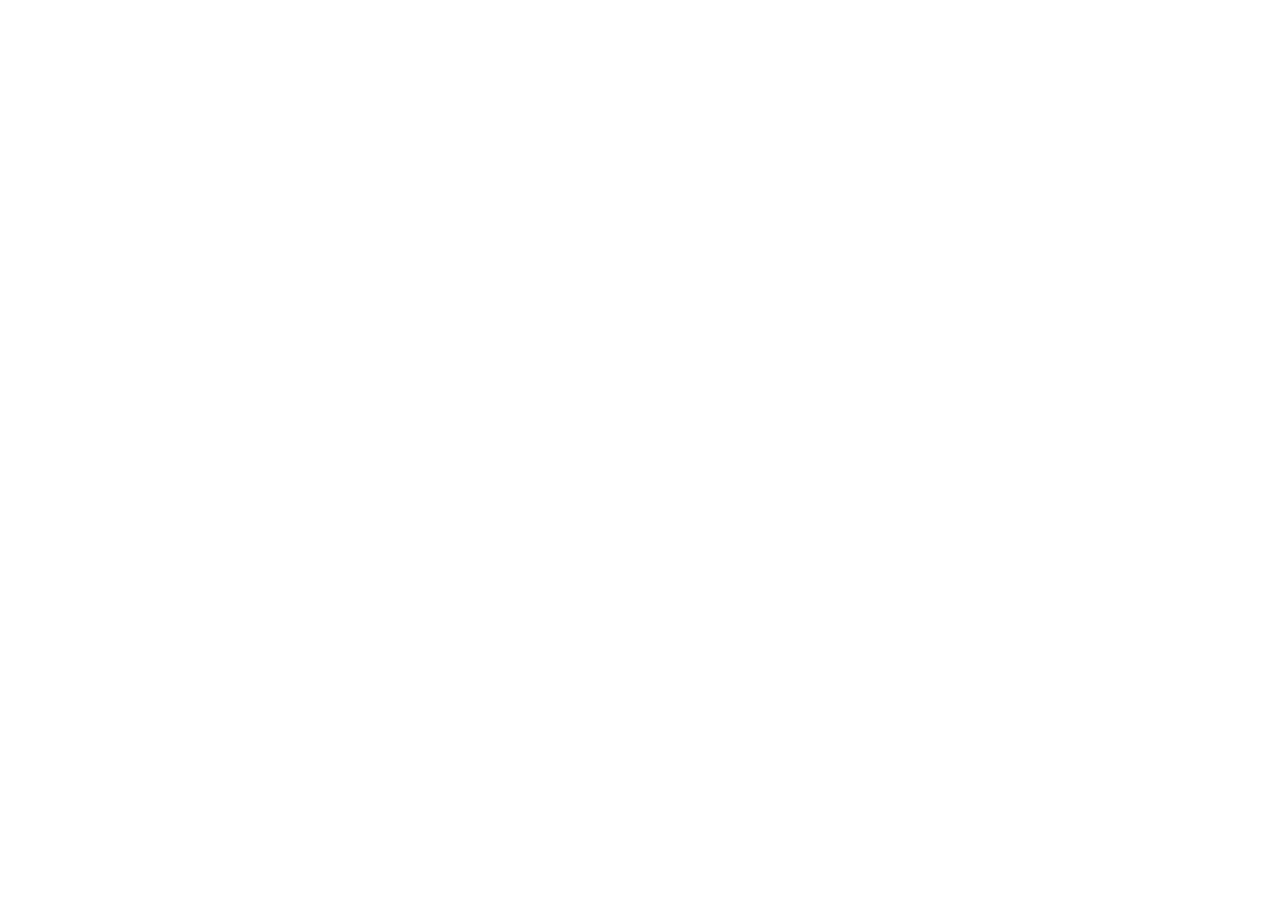
==== commit 3be75376: "ホームページを https://hibino-shokupan-dl.github.io/ へ移す（トップは新しい場所へ送るページに・今までのトップは /old-2026/ に控え・予約ページの「お店" ====
--- a/index.html
+++ b/index.html
@@ -3,424 +3,21 @@
 <head>
 <meta charset="utf-8">
 <meta name="viewport" content="width=device-width, initial-scale=1">
-<title>&amp;.&amp;～日々の食パン～｜宮崎県三股町の無添加食パン専門店</title>
-<meta name="description" content="宮崎県三股町の「&amp;.&amp;～日々の食パン～」は、無添加の食パンと自家製ジャム、我が家で育てたシャインマスカットやキウイを販売する小さなテイクアウト専門店です。営業は木・金・土・日曜の11時から15時、売り切れ次第終了。ご予約は電話0986-51-0511で承ります。">
-<link rel="canonical" href="https://and-hibino-shokupan.example/">
-
-<meta property="og:type" content="website">
-<meta property="og:title" content="&amp;.&amp;～日々の食パン～｜宮崎県三股町の無添加食パン専門店">
-<meta property="og:description" content="無添加の食パンと自家製ジャムの小さなパン屋。木・金・土・日 11:00〜15:00、売り切れ次第終了。ご予約はお電話で。">
-<meta property="og:image" content="assets/web/loaves.webp">
-<meta name="twitter:card" content="summary_large_image">
-
-<link rel="preconnect" href="https://fonts.googleapis.com">
-<link rel="preconnect" href="https://fonts.gstatic.com" crossorigin>
-<link rel="stylesheet" href="https://fonts.googleapis.com/css2?family=Cormorant+Garamond:ital,wght@0,300;0,400;1,300;1,400&family=Noto+Sans+JP:wght@300;400;500&family=Noto+Serif+JP:wght@200;300;400&display=swap">
-<link rel="stylesheet" href="style.css?v=20261002d">
-
-<script type="application/ld+json">
-{
-  "@context": "https://schema.org",
-  "@type": "Bakery",
-  "name": "&.&～日々の食パン～",
-  "description": "無添加の食パンと自家製ジャムをつくる、宮崎県三股町の小さなテイクアウト専門店。",
-  "image": "assets/web/loaves.webp",
-  "telephone": "+81-986-51-0511",
-  "foundingDate": "2020",
-  "address": {
-    "@type": "PostalAddress",
-    "postalCode": "889-1901",
-    "addressRegion": "宮崎県",
-    "addressLocality": "北諸県郡三股町",
-    "streetAddress": "樺山1273-1",
-    "addressCountry": "JP"
-  },
-  "openingHoursSpecification": [{
-    "@type": "OpeningHoursSpecification",
-    "dayOfWeek": ["Thursday", "Friday", "Saturday", "Sunday"],
-    "opens": "11:00",
-    "closes": "15:00"
-  }],
-  "sameAs": ["https://www.instagram.com/and.and_hibinosyokupan"]
-}
-</script>
+<title>&amp;.&amp;～日々の食パン～｜新しいホームページへ移りました</title>
+<!-- 2026-11-15 ホームページを https://hibino-shokupan-dl.github.io/ へ移した。このページは、開いた人をすぐ新しいホームページへ送る。
+     ご予約ページ（/yoyaku/）とお店の管理ページ（/yoyaku/kanri/）は、このまま、この場所で使う。 -->
+<link rel="canonical" href="https://hibino-shokupan-dl.github.io/">
+<meta http-equiv="refresh" content="0; url=https://hibino-shokupan-dl.github.io/">
+<link rel="icon" href="/favicon.ico" sizes="any">
+<link rel="apple-touch-icon" href="/apple-touch-icon.png">
+<script>location.replace('https://hibino-shokupan-dl.github.io/' + location.hash);</script>
+<style>
+  body { margin: 0; min-height: 100vh; display: grid; place-items: center; background: #F7F3EC; color: #3B2A1F;
+    font-family: "Yu Mincho", "Hiragino Mincho ProN", serif; text-align: center; padding: 24px; }
+  a { color: inherit; }
+</style>
 </head>
-
 <body>
-
-<header class="site-header">
-  <a class="brand" href="#top">
-    <img src="assets/web/logo-alpha.webp" width="480" height="480" alt="&amp;.&amp;～日々の食パン～ ロゴ">
-    <span>
-      <span class="brand-name">&amp;.&amp;～日々の食パン～</span><br>
-      <span class="brand-since">SINCE 2020</span>
-    </span>
-  </a>
-
-  <nav class="site-nav">
-    <a href="#concept">コンセプト</a>
-    <a href="#products">商品</a>
-    <a href="#shop">店舗案内</a>
-    <a href="#instagram">Instagram</a>
-  </nav>
-
-  <a class="header-call" href="tel:0986510511">
-    <svg width="18" height="18" viewBox="0 0 24 24" fill="none" stroke="#FBF8F3" stroke-width="1.6" stroke-linecap="round" stroke-linejoin="round" aria-hidden="true"><path d="M22 16.9v3a2 2 0 0 1-2.2 2 19.8 19.8 0 0 1-8.6-3.1 19.5 19.5 0 0 1-6-6A19.8 19.8 0 0 1 2.1 4.2 2 2 0 0 1 4.1 2h3a2 2 0 0 1 2 1.7c.1 1 .4 1.9.7 2.8a2 2 0 0 1-.5 2.1L8.1 9.9a16 16 0 0 0 6 6l1.3-1.3a2 2 0 0 1 2.1-.4c.9.3 1.8.6 2.8.7a2 2 0 0 1 1.7 2Z"/></svg>
-    <span class="header-call-ja">ご予約</span>
-    <span class="header-call-label">
-      <svg width="14" height="14" viewBox="0 0 24 24" fill="none" stroke="#C0A882" stroke-width="1.6" stroke-linecap="round" stroke-linejoin="round" aria-hidden="true"><path d="M22 16.9v3a2 2 0 0 1-2.2 2 19.8 19.8 0 0 1-8.6-3.1 19.5 19.5 0 0 1-6-6A19.8 19.8 0 0 1 2.1 4.2 2 2 0 0 1 4.1 2h3a2 2 0 0 1 2 1.7c.1 1 .4 1.9.7 2.8a2 2 0 0 1-.5 2.1L8.1 9.9a16 16 0 0 0 6 6l1.3-1.3a2 2 0 0 1 2.1-.4c.9.3 1.8.6 2.8.7a2 2 0 0 1 1.7 2Z"/></svg>
-      RESERVATION
-    </span>
-    <span class="header-call-num">0986-51-0511</span>
-    <span class="header-call-days">木・金・土・日　9:00〜15:00</span>
-  </a>
-</header>
-
-<main id="top">
-
-  <section class="hero">
-    <div class="hero-media">
-      <div class="hero-frame">
-        <img class="hero-slide" src="assets/web/loaves.webp" width="1000" height="750" fetchpriority="high" alt="スノコに並んだ、焼きあがったばかりの食パン">
-        <img class="hero-slide" src="assets/web/shelf.webp" width="1000" height="750" alt="">
-        <img class="hero-slide" src="assets/web/breakfast-set.webp" width="682" height="512" alt="">
-        <img class="hero-slide" src="assets/web/board-jam.webp" width="912" height="684" alt="">
-        <img class="hero-slide is-logo" src="assets/web/logo-alpha.webp" width="480" height="480" alt="">
-        <img class="hero-slide" src="assets/web/exterior.webp" width="1000" height="750" fetchpriority="low" alt="">
-        <img class="hero-slide" src="assets/web/jam-stack.webp" width="760" height="570" fetchpriority="low" alt="">
-        <img class="hero-slide" src="assets/web/shelf-fruit.webp" width="760" height="570" fetchpriority="low" alt="">
-        <img class="hero-slide" src="assets/web/sweets-2.webp" width="760" height="570" fetchpriority="low" alt="">
-        <img class="hero-slide" src="assets/web/sign-night.webp" width="1000" height="750" fetchpriority="low" alt="">
-        <img class="hero-slide" src="assets/web/framed.webp" width="1000" height="750" fetchpriority="low" alt="">
-        <img class="hero-slide" src="assets/web/grapes.webp" width="1000" height="750" fetchpriority="low" alt="">
-        <img class="hero-slide" src="assets/web/jam-jar.webp" width="1000" height="750" fetchpriority="low" alt="">
-      </div>
-      <div class="badge">
-        <span class="badge-ja">無添加</span>
-        <span class="badge-en">NO ADDITIVES</span>
-      </div>
-    </div>
-
-    <div class="hero-body">
-      <img class="hero-watermark" src="assets/web/logo-alpha.webp" width="480" height="480" alt="" aria-hidden="true">
-
-      <div class="lockup">
-        <img src="assets/web/logo-alpha.webp" width="480" height="480" alt="" aria-hidden="true">
-        <h1>&amp;.&amp;<br>～日々の食パン～</h1>
-      </div>
-
-      <div class="hero-eyebrow">
-        <span class="dash"></span>
-        <span class="eyebrow">SINCE 2020 — MIMATA, MIYAZAKI</span>
-      </div>
-
-      <p class="catch">日々の食卓に、<br class="br-sp">しずかな<br class="br-pc">よろこびを。</p>
-      <p class="catch-en">Bread for everyday</p>
-      <hr class="rule">
-
-      <p class="lead">宮崎県三股町の小さな食パン屋です。<br>無添加の食パンと自家製のジャムを、<br>ひとつずつ焼いて、つくっています。</p>
-
-      <div class="hero-cta">
-        <a class="btn btn-solid" href="tel:0986510511">
-          <svg width="17" height="17" viewBox="0 0 24 24" fill="none" stroke="#FBF8F3" stroke-width="1.5" stroke-linecap="round" stroke-linejoin="round" aria-hidden="true"><path d="M22 16.9v3a2 2 0 0 1-2.2 2 19.8 19.8 0 0 1-8.6-3.1 19.5 19.5 0 0 1-6-6A19.8 19.8 0 0 1 2.1 4.2 2 2 0 0 1 4.1 2h3a2 2 0 0 1 2 1.7c.1 1 .4 1.9.7 2.8a2 2 0 0 1-.5 2.1L8.1 9.9a16 16 0 0 0 6 6l1.3-1.3a2 2 0 0 1 2.1-.4c.9.3 1.8.6 2.8.7a2 2 0 0 1 1.7 2Z"/></svg>
-          お電話でご予約
-        </a>
-        <p class="hours-note">木・金・土・日　11:00〜15:00<br>売り切れ次第終了</p>
-      </div>
-    </div>
-  </section>
-
-  <section class="concept" id="concept">
-    <div class="block-head">
-      <p class="eyebrow">CONCEPT</p>
-      <h2>無添加の食パンを、<br>ひとりで。</h2>
-    </div>
-    <div class="concept-body">
-      <p>2020年、三股町の民家の一角で<br class="br-sp">はじめました。<br>つくるのは無添加の食パンと、<br class="br-sp">季節の果物で仕込むジャム。<br>毎朝ひとりで生地をあわせ、<br class="br-sp">焼き上がった分を店先に並べます。<br>数は多くありません。<br class="br-sp">売り切れたら、その日はおしまいです。</p>
-      <p>特別な日のためではなく、日々の食卓のために。<br>名前のとおり、そんなパンを焼きつづけています。</p>
-    </div>
-  </section>
-
-  <section class="products" id="products">
-    <div class="section-head">
-      <p class="eyebrow">PRODUCTS</p>
-      <h2>つくっているもの</h2>
-    </div>
-
-    <div class="product-list">
-      <article class="product">
-      <div class="gallery">
-        <div class="gallery-frame">
-          <div class="gallery-track" tabindex="0" role="group" aria-label="食卓の食パン の写真 3枚">
-            <img class="product-media" src="assets/web/loaves.webp" width="1000" height="750" loading="lazy" alt="スノコに並んだ、焼きあがったばかりの食パン">
-            <img class="product-media" src="assets/web/shelf.webp" width="1000" height="750" loading="lazy" alt="木の棚に並んだ食パン">
-            <img class="product-media" src="assets/web/breakfast-set.webp" width="682" height="512" loading="lazy" alt="自家製ジャムをのせたトーストのある朝の食卓">
-          </div>
-        </div>
-        <div class="gallery-dots"></div>
-      </div>
-        <div class="product-title">
-          <h3>食卓の食パン</h3>
-          <span>shokupan</span>
-        </div>
-        <p>毎日の食卓に寄りそう無添加の食パン<br>一日に焼ける数は決まっているので、<br>確実に手に入れたい日はお電話ください</p>
-      </article>
-
-      <article class="product">
-      <div class="gallery">
-        <div class="gallery-frame">
-          <div class="gallery-track" tabindex="0" role="group" aria-label="その日の菓子パン の写真 3枚">
-            <img class="product-media" src="assets/web/sweets.webp" width="1000" height="750" loading="lazy" alt="焼きあがった菓子パン。かのこ豆チーズパン、ピザパン、シナモンロールなど">
-            <img class="product-media" src="assets/web/sweets-2.webp" width="760" height="570" loading="lazy" alt="店頭に並ぶ、袋詰めの菓子パン">
-            <img class="product-media" src="assets/web/sweets-3.webp" width="760" height="570" loading="lazy" alt="粉砂糖をまぶした菓子パン">
-          </div>
-        </div>
-        <div class="gallery-dots"></div>
-      </div>
-        <div class="product-title">
-          <h3>その日の菓子パン</h3>
-          <span>sweets</span>
-        </div>
-        <p>メロンパン・ピザパン・塩パン・<br>かのこ豆チーズパンなど<br>焼くものはその日に決めています</p>
-      </article>
-
-      <article class="product">
-      <div class="gallery">
-        <div class="gallery-frame">
-          <div class="gallery-track" tabindex="0" role="group" aria-label="季節の自家製ジャム の写真 4枚">
-            <img class="product-media" src="assets/web/jam-stack.webp" width="760" height="570" loading="lazy" alt="店頭に積まれた自家製ジャムの瓶">
-            <img class="product-media" src="assets/web/jam-orange.webp" width="800" height="600" loading="lazy" alt="自家製ジャムの瓶と、お店のロゴボード">
-            <img class="product-media" src="assets/web/jam-red.webp" width="800" height="600" loading="lazy" alt="赤いジャムの瓶が2つ並んだところ">
-            <img class="product-media" src="assets/web/jam-jar.webp" width="1000" height="750" loading="lazy" alt="&amp;.&amp; オリジナルジャムの瓶">
-          </div>
-        </div>
-        <div class="gallery-dots"></div>
-      </div>
-        <div class="product-title">
-          <h3>季節の自家製ジャム</h3>
-          <span>jam</span>
-        </div>
-        <p>いちご・ブルーベリー・<br>きんかん・日向夏・みかん<br>季節の果物をゆっくり煮て小さな瓶に詰めています</p>
-      </article>
-
-      <article class="product">
-      <div class="gallery">
-        <div class="gallery-frame">
-          <div class="gallery-track" tabindex="0" role="group" aria-label="我が家の果物 の写真 5枚">
-            <img class="product-media" src="assets/web/grapes.webp" width="1000" height="750" loading="lazy" alt="我が家で育てたシャインマスカットの袋詰め">
-            <img class="product-media" src="assets/web/kiwi.webp" width="1000" height="750" loading="lazy" alt="我が家で育てたゴールドキウイとレインボーレッド">
-            <img class="product-media" src="assets/web/grapes-2.webp" width="760" height="570" loading="lazy" alt="袋詰めにしたシャインマスカット">
-            <img class="product-media" src="assets/web/shelf-fruit.webp" width="760" height="570" loading="lazy" alt="棚に並ぶシャインマスカットとパン">
-            <img class="product-media" src="assets/web/blueberry-bush.webp" width="760" height="570" loading="lazy" alt="色づきはじめたブルーベリーの実">
-          </div>
-        </div>
-        <div class="gallery-dots"></div>
-      </div>
-        <div class="product-title">
-          <h3>我が家の果物</h3>
-          <span>fruits</span>
-        </div>
-        <p>我が家で育てた果物も販売しています<br>シャインマスカット・キウイ・ブルーベリー<br>採れた時期だけのお楽しみです</p>
-      </article>
-    </div>
-  </section>
-
-  <section class="shop" id="shop">
-    <div class="section-head">
-      <p class="eyebrow">SHOP INFORMATION</p>
-      <h2>店舗のご案内</h2>
-    </div>
-
-    <img class="shop-photo" src="assets/web/exterior.webp" width="1000" height="750" loading="lazy" alt="木目の外壁とロゴ看板のある店舗の入口">
-
-    <div class="shop-table">
-      <div class="shop-row">
-        <p class="shop-key">住　所</p>
-        <div class="shop-cell is-inline">
-          <p class="shop-val">〒889-1901<br class="br-sp">　宮崎県北諸県郡三股町樺山1273-1</p>
-          <a class="btn btn-outline" href="https://www.google.com/maps/search/?api=1&amp;query=%26.%26%20%E6%97%A5%E3%80%85%E3%81%AE%E9%A3%9F%E3%83%91%E3%83%B3%20%E5%AE%AE%E5%B4%8E%E7%9C%8C%E5%8C%97%E8%AB%B8%E7%9C%8C%E9%83%A1%E4%B8%89%E8%82%A1%E7%94%BA%E6%A8%BA%E5%B1%B11273-1" target="_blank" rel="noopener">
-            <svg width="15" height="15" viewBox="0 0 24 24" fill="none" stroke="#2A2522" stroke-width="1.6" stroke-linecap="round" stroke-linejoin="round" aria-hidden="true"><path d="M20 10c0 6-8 12-8 12s-8-6-8-12a8 8 0 0 1 16 0Z"/><circle cx="12" cy="10" r="3"/></svg>
-            地図を見る
-          </a>
-        </div>
-      </div>
-
-      <div class="shop-row">
-        <p class="shop-key">電　話</p>
-        <div class="shop-cell is-inline">
-          <p class="tel-num">0986-51-0511</p>
-          <a class="btn btn-outline" href="tel:0986510511">
-            <svg width="14" height="14" viewBox="0 0 24 24" fill="none" stroke="#2A2522" stroke-width="1.6" stroke-linecap="round" stroke-linejoin="round" aria-hidden="true"><path d="M22 16.9v3a2 2 0 0 1-2.2 2 19.8 19.8 0 0 1-8.6-3.1 19.5 19.5 0 0 1-6-6A19.8 19.8 0 0 1 2.1 4.2 2 2 0 0 1 4.1 2h3a2 2 0 0 1 2 1.7c.1 1 .4 1.9.7 2.8a2 2 0 0 1-.5 2.1L8.1 9.9a16 16 0 0 0 6 6l1.3-1.3a2 2 0 0 1 2.1-.4c.9.3 1.8.6 2.8.7a2 2 0 0 1 1.7 2Z"/></svg>
-            電話する
-          </a>
-        </div>
-      </div>
-
-      <div class="shop-row">
-        <p class="shop-key">電話受付</p>
-        <div class="shop-cell">
-          <p class="shop-val">木・金・土・日　9:00 〜 15:00</p>
-          <p class="shop-note">※ ひとりで作業しているため、<br class="br-sp">お電話に出られないことがあります</p>
-        </div>
-      </div>
-
-      <div class="shop-row">
-        <p class="shop-key">営業日</p>
-        <div class="shop-cell">
-          <div class="days">
-            <span>月</span><span>火</span><span>水</span>
-            <span class="is-open">木</span><span class="is-open">金</span><span class="is-open">土</span><span class="is-open">日</span>
-          </div>
-          <p class="shop-note">※ 第五日曜日はお休みをいただきます</p>
-        </div>
-      </div>
-
-      <div class="shop-row">
-        <p class="shop-key">営業時間</p>
-        <p class="shop-val">11:00 〜 15:00（売り切れ次第終了）</p>
-      </div>
-
-      <div class="shop-row">
-        <p class="shop-key">その他</p>
-        <p class="shop-val">駐車場あり ／ テイクアウト専門</p>
-      </div>
-    </div>
-  </section>
-
-  <section class="instagram" id="instagram">
-    <div class="section-head">
-      <p class="eyebrow">INSTAGRAM</p>
-      <h2>日々の記録</h2>
-    </div>
-
-    <div class="ig-grid">
-      <img src="assets/web/sweets-shop.webp" width="700" height="700" loading="lazy" alt="店頭に並ぶ、袋詰めの菓子パン">
-      <img src="assets/web/strawberry.webp" width="700" height="700" loading="lazy" alt="ジャムにする、摘みたてのいちご">
-      <img src="assets/web/jam-shelf.webp" width="700" height="700" loading="lazy" alt="店頭に積まれた自家製ジャムの瓶">
-    </div>
-
-    <div class="ig-actions">
-      <a class="btn btn-outline" href="https://www.instagram.com/and.and_hibinosyokupan" target="_blank" rel="noopener">
-        <svg width="18" height="18" viewBox="0 0 24 24" fill="none" stroke="#2A2522" stroke-width="1.5" stroke-linecap="round" stroke-linejoin="round" aria-hidden="true"><rect x="2" y="2" width="20" height="20" rx="5.5"/><circle cx="12" cy="12" r="4.2"/><circle cx="17.6" cy="6.4" r="1.1" fill="#2A2522" stroke="none"/></svg>
-        <span class="ig-link">@and.and_hibinosyokupan</span>
-      </a>
-    </div>
-  </section>
-
-  <section class="reservation">
-    <p class="eyebrow">RESERVATION</p>
-    <h2>ご予約はお電話で</h2>
-    <p>ご予約・お問い合わせは、お電話で承ります。<br>つくり手がひとりのため、パンを焼いている間は<br>お電話に出られないことがあります。<br>その際は、少し時間をおいておかけ直しください。</p>
-
-    <div class="reservation-card">
-      <p class="reservation-num">0986-51-0511</p>
-      <a class="btn btn-solid" href="tel:0986510511">
-        <svg width="17" height="17" viewBox="0 0 24 24" fill="none" stroke="#FBF8F3" stroke-width="1.5" stroke-linecap="round" stroke-linejoin="round" aria-hidden="true"><path d="M22 16.9v3a2 2 0 0 1-2.2 2 19.8 19.8 0 0 1-8.6-3.1 19.5 19.5 0 0 1-6-6A19.8 19.8 0 0 1 2.1 4.2 2 2 0 0 1 4.1 2h3a2 2 0 0 1 2 1.7c.1 1 .4 1.9.7 2.8a2 2 0 0 1-.5 2.1L8.1 9.9a16 16 0 0 0 6 6l1.3-1.3a2 2 0 0 1 2.1-.4c.9.3 1.8.6 2.8.7a2 2 0 0 1 1.7 2Z"/></svg>
-        電話する
-      </a>
-    </div>
-
-    <p class="reservation-hours">受付時間　木・金・土・日　9:00 〜 15:00<br>※ 第五日曜日はお休みをいただきます</p>
-  </section>
-
-</main>
-
-<footer class="site-footer">
-  <div class="footer-brand">
-    <img src="assets/web/logo-alpha.webp" width="480" height="480" alt="">
-    <span class="footer-name">&amp;.&amp;～日々の食パン～</span>
-  </div>
-  <span class="footer-copy">© 2026 &amp;.&amp; HIBINO SHOKUPAN</span>
-</footer>
-
-<script>
-/* 商品写真のスライド。
-   横に動かすのはCSS（scroll-snap）に任せ、ここは丸印と左右の矢印を受け持つ。
-   JSが動かなくても、指でなぞれば写真は見られる。 */
-(function () {
-  document.querySelectorAll('.gallery').forEach(function (gal) {
-    var frame = gal.querySelector('.gallery-frame');
-    var track = gal.querySelector('.gallery-track');
-    var shots = track.querySelectorAll('img');
-    if (shots.length < 2) return;        // 1枚だけなら矢印も丸印も出さない
-
-    var dots = gal.querySelector('.gallery-dots');
-    var buttons = [];
-    var prev, next;
-    var cur = 0;
-
-    function light(n) {
-      cur = n;
-      buttons.forEach(function (b, i) {
-        b.classList.toggle('is-on', i === n);
-        b.setAttribute('aria-current', i === n ? 'true' : 'false');
-      });
-      // 端では矢印を消す
-      prev.hidden = (n <= 0);
-      next.hidden = (n >= shots.length - 1);
-    }
-
-    function go(n) {
-      n = Math.max(0, Math.min(shots.length - 1, n));
-      var want = track.clientWidth * n;
-      track.scrollTo({ left: want, behavior: 'smooth' });
-      /* なめらかな移動が効かない環境（タブが裏にある、動きを減らす設定、など）では
-         何も起こらないまま終わる。動いていなければ、すぐに飛ばす。 */
-      setTimeout(function () {
-        if (Math.abs(track.scrollLeft - want) > 4) {
-          track.scrollTo({ left: want, behavior: 'instant' });
-        }
-      }, 350);
-      light(n);      // 見た目はその場で合わせる（通知を待たない）
-    }
-
-    function arrow(cls, label, mark, step) {
-      var a = document.createElement('button');
-      a.type = 'button';
-      a.className = 'gallery-arrow ' + cls;
-      a.setAttribute('aria-label', label);
-      a.textContent = mark;
-      a.addEventListener('click', function () { go(cur + step); });
-      frame.appendChild(a);
-      return a;
-    }
-    prev = arrow('is-prev', '前の写真', '\u2039', -1);
-    next = arrow('is-next', '次の写真', '\u203a', 1);
-
-    shots.forEach(function (_, i) {
-      var b = document.createElement('button');
-      b.type = 'button';
-      b.className = 'gallery-dot';
-      b.setAttribute('aria-label', (i + 1) + '枚目の写真を見る');
-      b.addEventListener('click', function () { go(i); });
-      dots.appendChild(b);
-      buttons.push(b);
-    });
-
-    /* どの写真が見えているかの追従。
-       IntersectionObserver と scroll の両方を掛けてある。片方しか動かない環境があるため。 */
-    if ('IntersectionObserver' in window) {
-      var io = new IntersectionObserver(function (entries) {
-        entries.forEach(function (e) {
-          if (e.isIntersecting) light([].indexOf.call(shots, e.target));
-        });
-      }, { root: track, threshold: 0.6 });
-      shots.forEach(function (img) { io.observe(img); });
-    }
-    var timer = null;
-    function fromScroll() {
-      clearTimeout(timer);
-      timer = setTimeout(function () {
-        light(Math.round(track.scrollLeft / track.clientWidth));
-      }, 90);
-    }
-    track.addEventListener('scroll', fromScroll, { passive: true });
-    window.addEventListener('resize', fromScroll);
-
-    light(0);
-  });
-})();
-</script>
-
+<p>&amp;.&amp;～日々の食パン～のホームページは、<br>新しい場所へ移りました。<br><br><a href="https://hibino-shokupan-dl.github.io/">https://hibino-shokupan-dl.github.io/</a></p>
 </body>
 </html>
